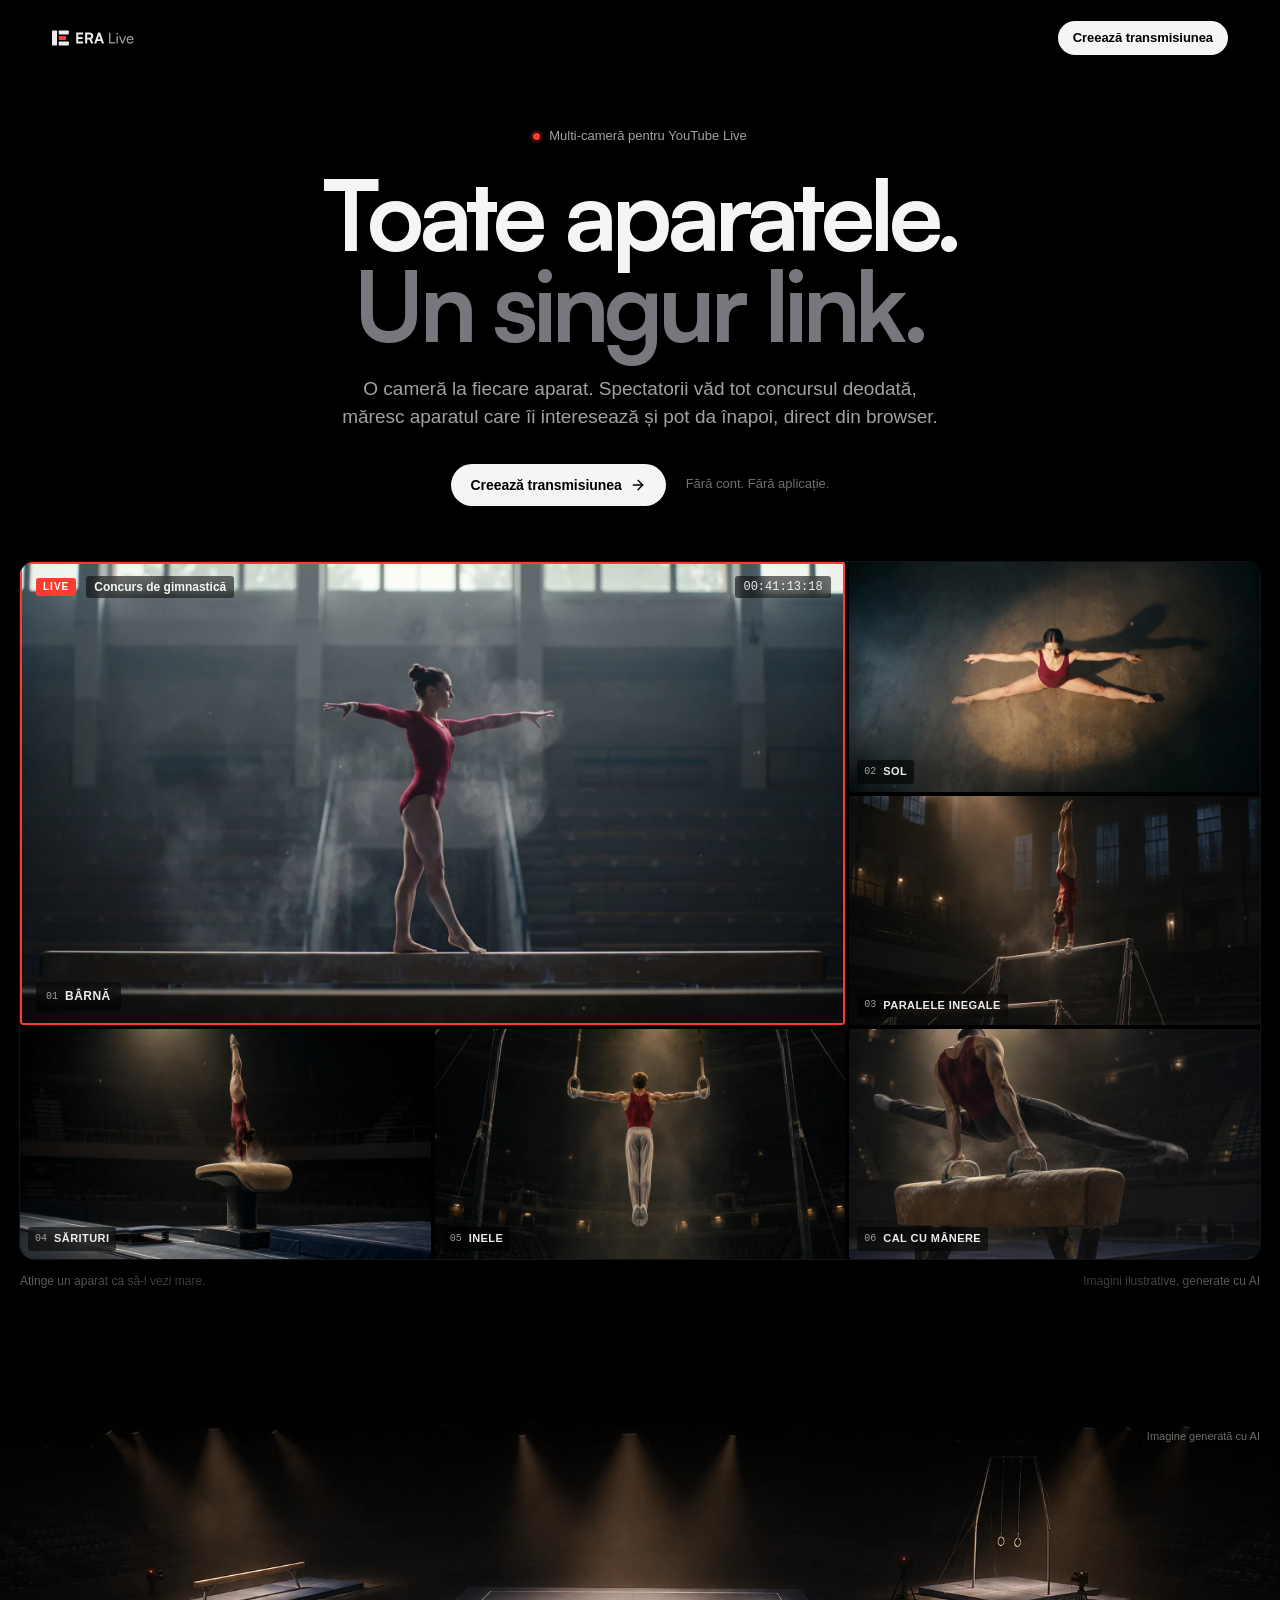
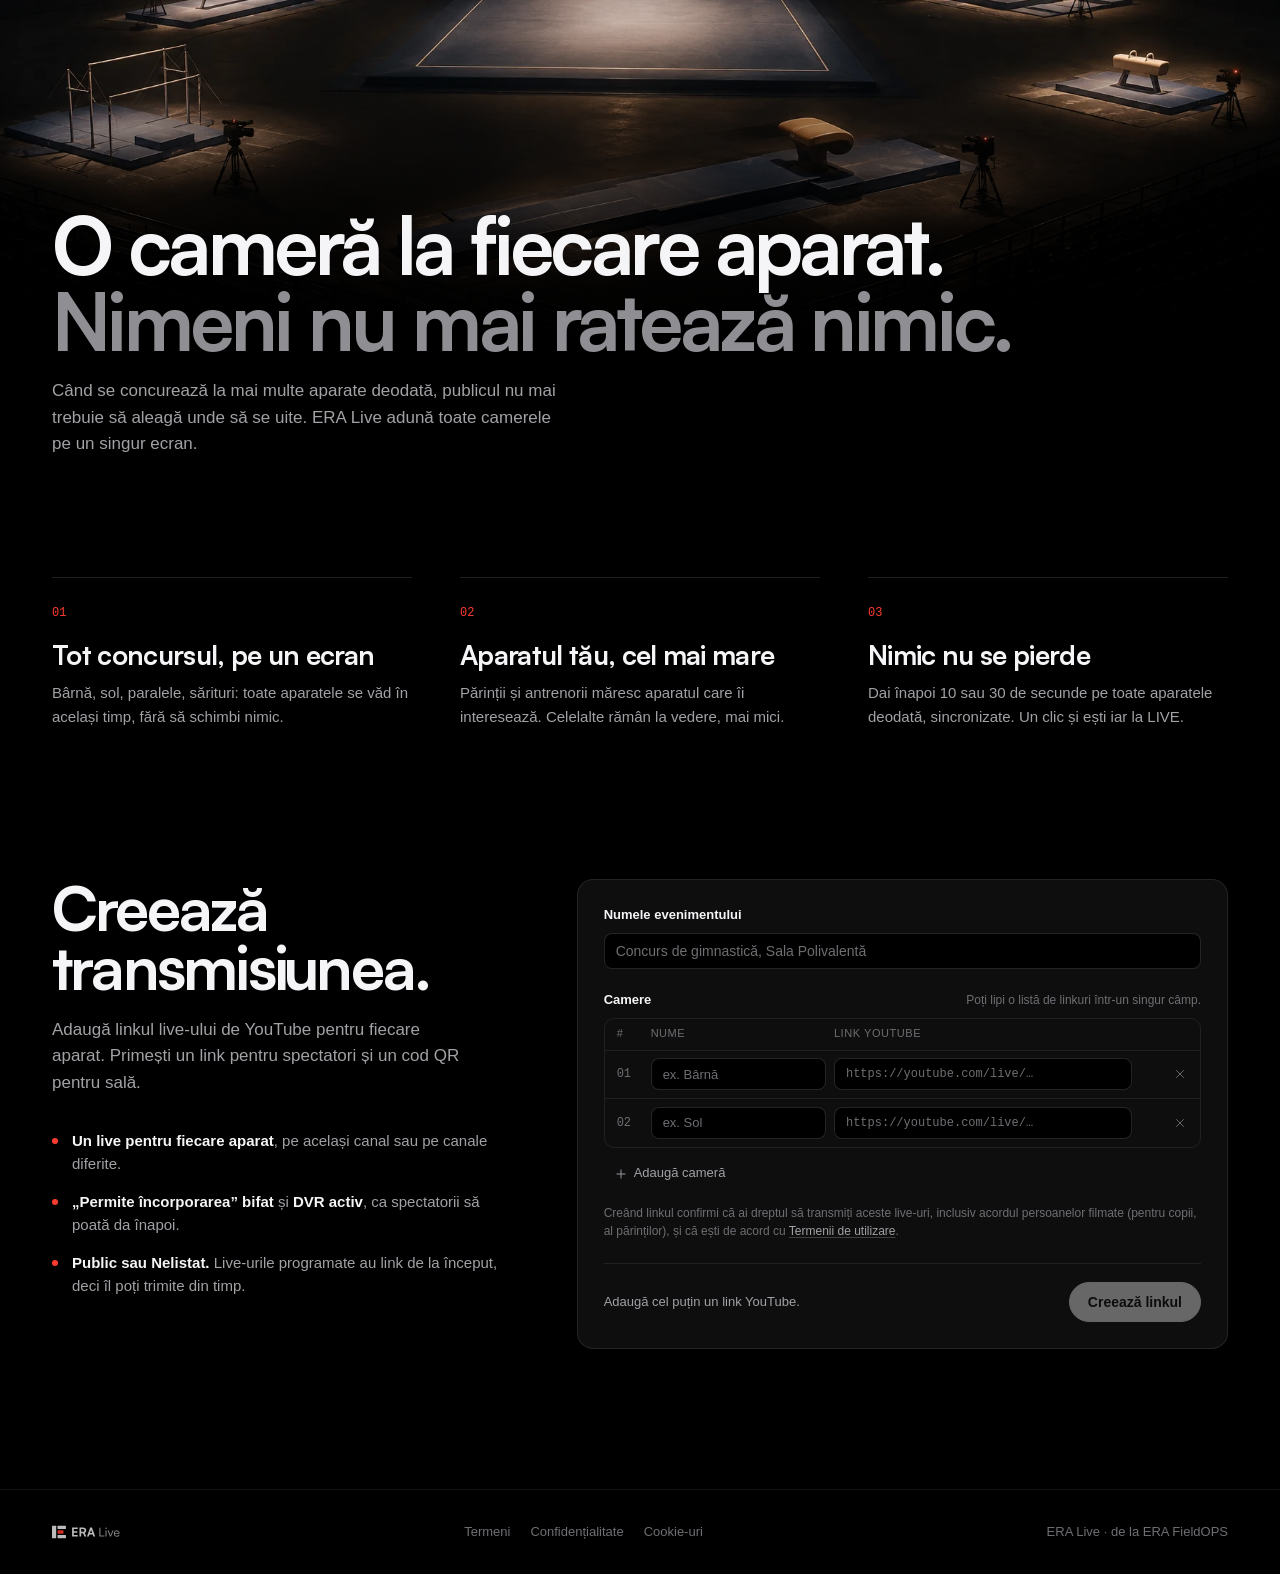
==== live/index.html @ 53ebf1c2 "ERA Live: keep every player at YouTube's minimum size YouTube requires embedded players of at least " ====
<!DOCTYPE html>
<html lang="ro">
<head>
<meta charset="UTF-8">
<meta name="viewport" content="width=device-width, initial-scale=1, viewport-fit=cover">
<title>ERA Live</title>
<meta name="description" content="Toate aparatele unui concurs, într-un singur link: câte o cameră la fiecare aparat, iar fiecare spectator vede tot concursul, mărește aparatul care îl interesează și poate da înapoi transmisiunea.">
<meta name="robots" content="noindex">
<meta name="theme-color" content="#0b0b0c">
<meta property="og:title" content="ERA Live">
<meta property="og:description" content="Toate aparatele, într-un singur link.">
<link rel="icon" type="image/svg+xml" href="logo/era-live-icon.svg">
<link rel="apple-touch-icon" href="logo/era-live-icon-180.png">
<meta property="og:image" content="https://lfenomenal.github.io/era-fieldops-site/live/logo/era-live-og.jpg">
<meta property="og:image:width" content="1200">
<meta property="og:image:height" content="630">
<meta name="twitter:card" content="summary_large_image">
<style>
  :root {
    color-scheme: dark;
    --bg: #0b0b0c;
    --bar: #111112;
    --surface: #161617;
    --surface-2: #1d1d1f;
    --surface-3: #2c2c2e;
    --line: rgba(255, 255, 255, 0.08);
    --line-2: rgba(255, 255, 255, 0.14);
    --text: #ececed;
    --text-2: #a1a1a6;
    --text-3: #6e6e73;
    --live: #ff3b30;
    --audio: #30d158;
    --behind: #ffb340;
    --danger: #ff6961;
    --ease: cubic-bezier(0.2, 0.8, 0.2, 1);
    --font: -apple-system, BlinkMacSystemFont, "Segoe UI", Roboto, "Helvetica Neue", Arial, sans-serif;
    --mono: ui-monospace, "SF Mono", SFMono-Regular, "JetBrains Mono", Menlo, Consolas, monospace;
  }
  *, *::before, *::after { box-sizing: border-box; margin: 0; padding: 0; }
  [hidden] { display: none !important; }
  html, body { background: var(--bg); }
  body { font: 13px/1.45 var(--font); color: var(--text); min-height: 100dvh; -webkit-font-smoothing: antialiased; }
  button, input { font: inherit; color: inherit; }
  button { cursor: pointer; background: none; border: 0; }
  a { color: inherit; text-decoration: none; }
  svg { display: block; }
  :focus-visible { outline: 2px solid #fff; outline-offset: 1px; border-radius: 4px; }
  .ico { width: 16px; height: 16px; fill: none; stroke: currentColor; stroke-width: 1.6; stroke-linecap: round; stroke-linejoin: round; flex: none; }

  /* ---------- bars ---------- */
  .bar { background: var(--bar); border-bottom: 1px solid var(--line); }
  .row { display: flex; align-items: center; gap: 12px; padding-left: max(12px, env(safe-area-inset-left)); padding-right: max(12px, env(safe-area-inset-right)); }
  .row.top { height: 48px; }
  .row.sub { height: 40px; gap: 8px; border-top: 1px solid var(--line); }
  .hdr { position: sticky; top: 0; z-index: 40; }
  .brand { flex: none; display: block; }
  .brand img { display: block; height: 24px; width: auto; }
  .brand .mark { display: none; }
  .vr { flex: none; width: 1px; height: 18px; background: var(--line-2); }
  .event { flex: 1; min-width: 0; display: flex; align-items: baseline; gap: 10px; }
  .event-title { font-weight: 600; white-space: nowrap; overflow: hidden; text-overflow: ellipsis; }
  .event-meta { flex: none; color: var(--text-3); white-space: nowrap; }
  .tally {
    flex: none; height: 22px; padding: 0 7px; display: inline-flex; align-items: center; border-radius: 3px;
    border: 1px solid var(--line-2); color: var(--text-2); font: 600 11px/1 var(--font); letter-spacing: 0.06em;
  }
  .tally.is-live { background: var(--live); border-color: var(--live); color: #fff; }
  .tally.is-behind { color: var(--behind); border-color: rgba(255, 179, 64, 0.45); font: 500 12px/1 var(--mono); letter-spacing: 0; }

  .btn {
    height: 28px; padding: 0 10px; display: inline-flex; align-items: center; gap: 6px; flex: none;
    border-radius: 6px; border: 1px solid var(--line-2); font-size: 13px; font-weight: 500; white-space: nowrap;
    transition: background 0.15s, border-color 0.15s;
  }
  .btn:hover { background: var(--surface-2); border-color: rgba(255, 255, 255, 0.22); }
  .btn .ico { width: 15px; height: 15px; }
  .btn.icon { width: 28px; padding: 0; justify-content: center; }
  .btn.primary { background: var(--text); border-color: var(--text); color: var(--bg); font-weight: 600; }
  .btn.primary:hover { background: #fff; border-color: #fff; }
  .btn:disabled { opacity: 0.4; cursor: not-allowed; }
  .btn.lg { height: 36px; padding: 0 14px; font-size: 14px; }

  .seg { flex: none; display: inline-flex; gap: 2px; }
  .seg button { width: 30px; height: 26px; display: grid; place-items: center; border-radius: 5px; color: var(--text-3); transition: color 0.15s, background 0.15s; }
  .seg button:hover { color: var(--text); background: var(--surface-2); }
  .seg button[aria-pressed="true"] { color: var(--text); background: var(--surface-3); }

  .chips { flex: 1; min-width: 0; display: flex; gap: 4px; overflow-x: auto; scrollbar-width: none; }
  .chips::-webkit-scrollbar { display: none; }
  .chip {
    flex: none; height: 26px; display: inline-flex; align-items: center; gap: 7px; padding: 0 9px 0 4px;
    border-radius: 5px; border: 1px solid var(--line); color: var(--text-3); font-size: 12px; font-weight: 500;
    transition: color 0.15s, background 0.15s, border-color 0.15s;
  }
  .chip .n { min-width: 22px; height: 18px; padding: 0 3px; display: grid; place-items: center; border-radius: 3px; background: var(--surface-2); font: 500 11px/1 var(--mono); }
  .chip:hover { color: var(--text-2); border-color: var(--line-2); }
  .chip[aria-pressed="true"] { color: var(--text); background: var(--surface-2); border-color: var(--line-2); }
  .chip[aria-pressed="true"] .n { background: var(--surface-3); }
  .chip .ico { width: 13px; height: 13px; color: var(--audio); }

  /* ---------- video wall ---------- */
  .stage { position: relative; margin: 6px max(6px, env(safe-area-inset-right)) 0 max(6px, env(safe-area-inset-left)); }
  .tile {
    position: absolute; left: 0; top: 0; display: flex; flex-direction: column;
    background: #000; border-radius: 4px; overflow: hidden; box-shadow: 0 0 0 1px var(--line);
    transition: transform 0.28s var(--ease), width 0.28s var(--ease), height 0.28s var(--ease), box-shadow 0.15s;
  }
  .tile.instant, .stage.instant .tile { transition: none; }
  .tile.is-audio { box-shadow: 0 0 0 2px var(--audio); }
  .tile.dragging { transition: none; z-index: 20; opacity: 0.9; box-shadow: 0 0 0 1px var(--line-2), 0 16px 48px rgba(0, 0, 0, 0.6); }
  .tile.drop-target { box-shadow: 0 0 0 2px #fff; }
  .tile.resizing { transition: none; z-index: 15; box-shadow: 0 0 0 1px #fff; }
  .th {
    flex: none; height: 26px; display: flex; align-items: center; gap: 8px; padding: 0 2px 0 8px;
    background: var(--surface); border-bottom: 1px solid #000;
    cursor: grab; touch-action: none; user-select: none; -webkit-user-select: none;
  }
  .dragging .th { cursor: grabbing; }
  .th .num { flex: none; font: 500 11px/1 var(--mono); color: var(--text-3); }
  .th .name { flex: 1; min-width: 0; font-size: 11px; font-weight: 600; letter-spacing: 0.05em; text-transform: uppercase; color: var(--text-2); white-space: nowrap; overflow: hidden; text-overflow: ellipsis; }
  .th .aud { flex: none; padding: 2px 4px; border-radius: 2px; background: var(--audio); color: #000; font-size: 10px; font-weight: 700; letter-spacing: 0.06em; line-height: 1.2; text-transform: uppercase; }
  .tbtn { flex: none; width: 24px; height: 22px; display: grid; place-items: center; border-radius: 4px; color: var(--text-3); opacity: 0; transition: opacity 0.15s, color 0.15s, background 0.15s; }
  .tbtn .ico { width: 14px; height: 14px; }
  .tile:hover .tbtn, .tile:focus-within .tbtn { opacity: 1; }
  .tbtn:hover { color: var(--text); background: var(--surface-3); }
  .tbtn[aria-pressed="true"] { opacity: 1; color: var(--audio); }
  @media (hover: none) { .tbtn { opacity: 1; } }
  .compact .th .num { display: none; }
  .compact .tbtn { width: 22px; }
  .frame { position: relative; flex: 1; background: #000; }
  .frame::before {
    content: attr(data-wait); position: absolute; inset: 0; display: grid; place-items: center;
    color: var(--text-3); font-size: 11px; letter-spacing: 0.06em; text-transform: uppercase;
  }
  .frame iframe { position: absolute; inset: 0; width: 100%; height: 100%; border: 0; }
  body.is-dragging, body.is-resizing { user-select: none; -webkit-user-select: none; }
  body.is-dragging { cursor: grabbing; }
  body.is-resizing { cursor: nwse-resize; }
  body.is-dragging iframe, body.is-resizing iframe { pointer-events: none; }
  .grip { position: absolute; right: 0; bottom: 0; z-index: 2; width: 20px; height: 20px; cursor: nwse-resize; touch-action: none; opacity: 0; transition: opacity 0.15s; }
  .grip::after { content: ''; position: absolute; right: 4px; bottom: 4px; width: 8px; height: 8px; border-right: 1.5px solid rgba(255, 255, 255, 0.85); border-bottom: 1.5px solid rgba(255, 255, 255, 0.85); }
  .tile:hover .grip, .tile.resizing .grip { opacity: 1; }
  @media (hover: none) { .grip { opacity: 0.7; } }
  .stage[data-layout="single"] .grip { display: none; }
  .size-tag { position: absolute; left: 50%; top: 50%; translate: -50% -50%; z-index: 3; pointer-events: none; padding: 5px 8px; border-radius: 4px; background: rgba(0, 0, 0, 0.82); font: 500 12px/1 var(--mono); }

  /* ---------- transport ---------- */
  .transport {
    position: fixed; z-index: 45; left: 0; right: 0; bottom: 0; display: flex; align-items: center; gap: 12px;
    min-height: 52px; padding: 0 max(12px, env(safe-area-inset-right)) env(safe-area-inset-bottom) max(12px, env(safe-area-inset-left));
    background: var(--bar); border-top: 1px solid var(--line);
  }
  .tp-group { flex: none; display: flex; align-items: center; gap: 2px; }
  .tb { flex: none; width: 34px; height: 34px; display: grid; place-items: center; border-radius: 6px; color: var(--text-2); transition: background 0.15s, color 0.15s; }
  .tb:hover { background: var(--surface-2); color: var(--text); }
  .tb:disabled { opacity: 0.35; cursor: default; background: none; }
  .tb .ico { width: 21px; height: 21px; stroke-width: 1.5; }
  .tb .ico text { stroke: none; fill: currentColor; font: 600 7.6px var(--font); }
  .tb.play { color: var(--text); }
  .tb.play svg { width: 18px; height: 18px; fill: currentColor; }
  .timeline { flex: 1; min-width: 0; display: flex; align-items: center; gap: 12px; }
  .tc { flex: none; min-width: 76px; text-align: right; font: 500 12px/1 var(--mono); color: var(--text-2); font-variant-numeric: tabular-nums; }
  .tc.end { text-align: left; color: var(--text-3); }
  .tc.is-live { color: var(--live); font: 600 11px/1 var(--font); letter-spacing: 0.06em; }
  /* the shared timeline: tap or click anywhere to jump, drag to scrub, every camera follows */
  .scrub { position: relative; flex: 1; min-width: 0; height: 28px; cursor: pointer; touch-action: none; -webkit-tap-highlight-color: transparent; --p: 100%; --h: 0%; }
  .scrub:focus { outline: none; }
  .scrub-track { position: absolute; left: 0; right: 0; top: 50%; height: 4px; margin-top: -2px; border-radius: 2px; background: var(--surface-3); overflow: hidden; transition: height 0.12s, margin-top 0.12s; }
  .scrub:hover .scrub-track, .scrub.is-drag .scrub-track { height: 6px; margin-top: -3px; }
  .scrub:focus-visible .scrub-track { outline: 2px solid rgba(255, 255, 255, 0.7); outline-offset: 3px; }
  .scrub-hover { position: absolute; top: 0; bottom: 0; left: 0; width: var(--h); background: rgba(255, 255, 255, 0.22); opacity: 0; }
  .scrub:hover .scrub-hover { opacity: 1; }
  .scrub-fill { position: absolute; top: 0; bottom: 0; left: 0; width: var(--p); background: var(--text); }
  .scrub-thumb { position: absolute; top: 50%; left: var(--p); width: 14px; height: 14px; margin: -7px 0 0 -7px; border-radius: 50%; background: #fff; box-shadow: 0 1px 4px rgba(0, 0, 0, 0.6); transform: scale(0.8); transition: transform 0.12s; pointer-events: none; }
  .scrub:hover .scrub-thumb, .scrub:focus-visible .scrub-thumb, .scrub.is-drag .scrub-thumb { transform: scale(1.15); }
  .scrub-tip { position: absolute; bottom: calc(100% + 2px); left: 0; translate: -50% 0; padding: 5px 7px; border-radius: 4px; background: var(--surface-2); border: 1px solid var(--line-2); box-shadow: 0 4px 14px rgba(0, 0, 0, 0.5); font: 500 12px/1 var(--mono); white-space: nowrap; pointer-events: none; }
  .scrub-tip.is-live { color: var(--live); font: 600 11px/1 var(--font); letter-spacing: 0.06em; }
  .scrub.is-disabled { opacity: 0.35; cursor: default; pointer-events: none; }
  @media (pointer: coarse) {
    .scrub { height: 40px; }
    .scrub-track { height: 5px; margin-top: -2.5px; }
    .scrub-thumb { transform: scale(1.15); }
  }
  .live-btn {
    flex: none; height: 26px; display: inline-flex; align-items: center; gap: 6px; padding: 0 8px; border-radius: 5px;
    border: 1px solid var(--line-2); color: var(--text-2); font-size: 11px; font-weight: 600; letter-spacing: 0.06em;
    transition: color 0.15s, border-color 0.15s;
  }
  .live-btn i { width: 6px; height: 6px; border-radius: 50%; background: var(--text-3); }
  .live-btn:hover { color: var(--text); border-color: rgba(255, 255, 255, 0.25); }
  .live-btn.at-live { color: var(--live); border-color: rgba(255, 59, 48, 0.4); }
  .live-btn.at-live i { background: var(--live); }
  .tb.sound { width: auto; max-width: 200px; padding: 0 8px; display: inline-flex; align-items: center; gap: 7px; font-size: 12px; }
  .tb.sound .ico { width: 16px; height: 16px; stroke-width: 1.6; }
  .tb.sound span { overflow: hidden; text-overflow: ellipsis; white-space: nowrap; }
  .tb.sound.on { color: var(--audio); }

  .toast {
    position: fixed; z-index: 60; left: 50%; bottom: calc(var(--dock-h, 52px) + 12px); translate: -50% 6px;
    max-width: calc(100vw - 24px); padding: 8px 12px; border-radius: 6px; text-align: center;
    background: var(--surface-2); border: 1px solid var(--line-2); box-shadow: 0 8px 24px rgba(0, 0, 0, 0.4);
    font-size: 12px; opacity: 0; pointer-events: none; transition: opacity 0.2s, translate 0.2s var(--ease);
  }
  .toast.show { opacity: 1; translate: -50% 0; }

  /* ---------- share ---------- */
  dialog.share {
    margin: auto; width: min(380px, calc(100vw - 24px)); padding: 20px; border-radius: 10px;
    border: 1px solid var(--line-2); background: var(--surface); color: var(--text); box-shadow: 0 24px 64px rgba(0, 0, 0, 0.6);
  }
  dialog.share::backdrop { background: rgba(0, 0, 0, 0.6); }
  .share-head { display: flex; align-items: center; justify-content: space-between; gap: 12px; }
  .share h2 { font-size: 15px; font-weight: 600; }
  .share-head + p { margin-top: 4px; color: var(--text-2); }
  .qr { margin-top: 16px; padding: 16px; display: grid; place-items: center; background: #fff; border-radius: 6px; }
  .qr svg { width: 184px; height: 184px; }
  .qr-cap { margin-top: 8px; font-size: 12px; color: var(--text-3); }
  .copy-row { display: flex; gap: 6px; margin-top: 14px; }
  .copy-row input { flex: 1; min-width: 0; height: 32px; padding: 0 10px; border-radius: 6px; border: 1px solid var(--line-2); background: var(--bg); color: var(--text-2); font: 12px var(--mono); }
  .copy-row .btn { height: 32px; }
  .share-row { display: flex; gap: 6px; margin-top: 8px; }
  .share-row .btn { flex: 1; height: 32px; justify-content: center; }
  .info-links { list-style: none; margin-top: 14px; border-top: 1px solid var(--line); }
  .info-links a { display: flex; align-items: center; justify-content: space-between; gap: 12px; padding: 10px 2px; border-bottom: 1px solid var(--line); color: var(--text); }
  .info-links a:hover { color: #fff; }
  .info-links small { color: var(--text-3); font-size: 12px; }
  .info-note { margin-top: 8px; font-size: 12px; color: var(--text-3); }

  /* ---------- YouTube consent: nothing from YouTube loads before this is accepted ---------- */
  .gate { position: fixed; z-index: 35; inset: 0; display: grid; place-items: center; padding: 104px 16px 24px; overflow-y: auto; background: rgba(11, 11, 12, 0.72); -webkit-backdrop-filter: blur(6px); backdrop-filter: blur(6px); }
  .gate-card { width: min(460px, 100%); padding: 24px; border-radius: 12px; border: 1px solid var(--line-2); background: var(--surface); box-shadow: 0 24px 64px rgba(0, 0, 0, 0.6); }
  .gate-card h2 { font-size: 17px; font-weight: 600; letter-spacing: -0.01em; }
  .gate-card p { margin-top: 8px; color: var(--text-2); }
  .gate-card .fine { margin-top: 12px; font-size: 12px; color: var(--text-3); }
  .gate-card a { color: var(--text-2); text-decoration: underline; text-decoration-color: var(--line-2); text-underline-offset: 2px; }
  .gate-card a:hover { color: var(--text); }
  .gate-go { margin-top: 18px; width: 100%; height: 40px; justify-content: center; border-radius: 999px; font-size: 14px; }
  .gate-alt { margin-top: 16px; padding-top: 12px; border-top: 1px solid var(--line); color: var(--text-2); font-size: 12px; }
  .gate-alt summary { cursor: pointer; }
  .gate-alt ul { list-style: none; margin-top: 8px; display: grid; gap: 2px; }
  .gate-alt li a { display: flex; gap: 8px; padding: 4px 0; text-decoration: none; color: var(--text); }
  .gate-alt li a span { font: 11px/1.6 var(--mono); color: var(--text-3); }

  /* ---------- landing (setup) ---------- */
  @font-face {
    font-family: 'Satoshi';
    src: url('../assets/fonts/Satoshi-Variable.woff2') format('woff2');
    font-weight: 300 900; font-style: normal; font-display: swap;
  }
  .setup { --ink: #f5f5f7; position: relative; min-height: 100dvh; background: #000; color: var(--ink); overflow-x: clip; font-size: 15px; }
  .display { font-family: 'Satoshi', var(--font); }
  .wrap { width: 100%; max-width: 1240px; margin: 0 auto; padding: 0 32px; }

  .btn-light {
    height: 42px; padding: 0 20px; display: inline-flex; align-items: center; gap: 8px; border-radius: 999px;
    background: var(--ink); color: #000; font-size: 14px; font-weight: 600; letter-spacing: -0.005em;
    transition: transform 0.25s var(--ease), background 0.2s;
  }
  .btn-light:hover { background: #fff; transform: translateY(-1px); }
  .btn-light.sm { height: 34px; padding: 0 15px; font-size: 13px; }
  .btn-light .ico { width: 16px; height: 16px; stroke-width: 2; transition: transform 0.25s var(--ease); }
  .btn-light:hover .ico { transform: translateX(2px); }

  .lnav { position: absolute; top: 0; left: 0; right: 0; z-index: 5; }
  .lnav .wrap { height: 76px; display: flex; align-items: center; justify-content: space-between; }

  /* hero */
  .lhero { padding-top: 124px; text-align: center; }
  .tag { display: inline-flex; align-items: center; gap: 9px; font-size: 13px; color: var(--text-2); }
  .tag i { width: 7px; height: 7px; border-radius: 50%; background: var(--live); box-shadow: 0 0 0 3px rgba(255, 59, 48, 0.2); }
  .lhero h1 { margin-top: 22px; font-size: clamp(48px, 7.6vw, 108px); font-weight: 700; line-height: 0.94; letter-spacing: -0.05em; }
  .lhero h1 span { color: #77777d; }
  .lhero .sub { max-width: 600px; margin: 24px auto 0; text-wrap: balance; font-size: clamp(16px, 1.5vw, 19px); line-height: 1.5; color: var(--text-2); }
  .cta-row { margin-top: 32px; display: flex; align-items: center; justify-content: center; gap: 20px; flex-wrap: wrap; }
  .cta-note { font-size: 13px; color: var(--text-3); }

  /* the example camera wall: the product itself, one camera per apparatus, directing between them */
  .lwall-wrap { width: min(1240px, calc(100vw - 32px)); margin: 56px auto 0; }
  .lwall {
    position: relative; display: grid; gap: 4px; aspect-ratio: 16 / 9;
    grid-template-columns: repeat(3, minmax(0, 1fr)); grid-template-rows: repeat(3, minmax(0, 1fr));
    border-radius: 14px; overflow: hidden; background: #000;
    box-shadow: 0 0 0 1px rgba(255, 255, 255, 0.08), 0 80px 140px -60px rgba(0, 0, 0, 1);
  }
  .lw-cam { position: relative; overflow: hidden; border-radius: 3px; background: #0a0a0a; transform-origin: 0 0; cursor: pointer; }
  .lw-cam[data-slot="0"] { grid-area: 1 / 1 / 3 / 3; cursor: default; }
  .lw-cam[data-slot="1"] { grid-area: 1 / 3 / 2 / 4; }
  .lw-cam[data-slot="2"] { grid-area: 2 / 3 / 3 / 4; }
  .lw-cam[data-slot="3"] { grid-area: 3 / 1 / 4 / 2; }
  .lw-cam[data-slot="4"] { grid-area: 3 / 2 / 4 / 3; }
  .lw-cam[data-slot="5"] { grid-area: 3 / 3 / 4 / 4; }
  .lw-cam img { position: absolute; inset: 0; width: 100%; height: 100%; object-fit: cover; animation: drift 24s ease-in-out infinite alternate; transition: filter 0.3s; }
  .lw-cam:nth-child(2) img { animation-delay: -8s; transform-origin: 40% 30%; }
  .lw-cam:nth-child(3) img { animation-delay: -15s; transform-origin: 60% 60%; }
  .lw-cam:nth-child(4) img { animation-delay: -4s; transform-origin: 50% 40%; }
  .lw-cam:nth-child(5) img { animation-delay: -11s; transform-origin: 45% 55%; }
  .lw-cam:nth-child(6) img { animation-delay: -19s; transform-origin: 55% 35%; }
  .lw-cam:not([data-slot="0"]):hover img { filter: brightness(1.18); }
  .lw-cam::after { content: ''; position: absolute; inset: 0; border-radius: inherit; box-shadow: inset 0 0 0 2px transparent; transition: box-shadow 0.4s; pointer-events: none; }
  .lw-cam[data-slot="0"]::after { box-shadow: inset 0 0 0 2px var(--live); }
  .lw-label {
    position: absolute; left: 8px; bottom: 8px; z-index: 2; display: flex; align-items: center; gap: 7px;
    padding: 4px 7px; border-radius: 3px; background: rgba(0, 0, 0, 0.55); -webkit-backdrop-filter: blur(6px); backdrop-filter: blur(6px);
    font-size: 11px; font-weight: 600; letter-spacing: 0.04em; text-transform: uppercase; color: #ececed;
  }
  .lw-label span { font: 500 10px/1 var(--mono); color: rgba(255, 255, 255, 0.6); letter-spacing: 0; }
  .lw-cam[data-slot="0"] .lw-label { left: 16px; bottom: 14px; padding: 6px 10px; font-size: 12px; }
  .lw-dust { position: absolute; inset: 0; z-index: 3; width: 100%; height: 100%; pointer-events: none; }
  .lw-hud { position: absolute; z-index: 4; top: 14px; left: 16px; right: calc(33.333% + 16px); display: flex; align-items: center; gap: 10px; pointer-events: none; }
  .lw-live { padding: 4px 7px; border-radius: 3px; background: var(--live); color: #fff; font-size: 10px; font-weight: 700; letter-spacing: 0.1em; line-height: 1; }
  .lw-event, .lw-tc { padding: 5px 8px; border-radius: 3px; background: rgba(0, 0, 0, 0.55); -webkit-backdrop-filter: blur(6px); backdrop-filter: blur(6px); line-height: 1; }
  .lw-event { font-size: 12px; font-weight: 600; }
  .lw-tc { margin-left: auto; font: 500 12px/1 var(--mono); color: rgba(255, 255, 255, 0.9); font-variant-numeric: tabular-nums; }
  .lw-cap { margin-top: 14px; display: flex; justify-content: space-between; gap: 12px; font-size: 12px; color: var(--text-3); }
  @keyframes drift { from { transform: scale(1); } to { transform: scale(1.09); } }

  /* full-bleed statement */
  .band { position: relative; margin-top: 120px; }
  .band-media { position: relative; height: clamp(300px, 42vw, 640px); overflow: hidden; }
  .band-media img { position: absolute; inset: 0; width: 100%; height: 100%; object-fit: cover; animation: drift 34s ease-in-out infinite alternate; }
  .band-cap { position: absolute; z-index: 1; top: 18px; right: 20px; font-size: 11px; color: rgba(255, 255, 255, 0.42); }
  .band-media::after { content: ''; position: absolute; inset: 0; background: linear-gradient(180deg, #000 0%, rgba(0, 0, 0, 0) 22%, rgba(0, 0, 0, 0) 48%, rgba(0, 0, 0, 0.75) 78%, #000 100%); }
  .band .wrap { position: relative; z-index: 2; margin-top: clamp(-190px, -11vw, -70px); }
  .band h2 { font-size: clamp(40px, 6.2vw, 92px); font-weight: 700; line-height: 0.95; letter-spacing: -0.045em; }
  .band h2 span { color: #8e8e93; }
  .band p { max-width: 520px; margin-top: 20px; font-size: 17px; line-height: 1.55; color: var(--text-2); }

  /* three points */
  .points { margin-top: 120px; display: grid; grid-template-columns: repeat(3, minmax(0, 1fr)); gap: 48px; }
  .point { padding-top: 22px; border-top: 1px solid rgba(255, 255, 255, 0.12); }
  .point .n { font: 500 12px/1 var(--mono); color: var(--live); }
  .point h3 { margin-top: 18px; font-size: 27px; font-weight: 700; line-height: 1.08; letter-spacing: -0.025em; }
  .point p { margin-top: 12px; font-size: 15px; line-height: 1.6; color: var(--text-2); }

  /* create */
  .create { margin-top: 150px; scroll-margin-top: 24px; }
  .create-grid { display: grid; grid-template-columns: minmax(0, 0.82fr) minmax(0, 1.18fr); gap: 72px; align-items: start; }
  .create h2 { font-size: clamp(38px, 4.8vw, 66px); font-weight: 700; line-height: 0.96; letter-spacing: -0.045em; }
  .create .lead { max-width: 420px; margin-top: 20px; font-size: 17px; line-height: 1.55; color: var(--text-2); }
  .check { margin-top: 34px; list-style: none; display: grid; gap: 16px; }
  .check li { display: flex; gap: 14px; font-size: 15px; line-height: 1.5; color: var(--text-2); }
  .check li::before { content: ''; flex: none; width: 6px; height: 6px; margin-top: 8px; border-radius: 50%; background: var(--live); }
  .check b { color: var(--ink); font-weight: 600; }
  .form { padding: 26px; border-radius: 16px; background: #0e0e0f; border: 1px solid rgba(255, 255, 255, 0.09); font-size: 13px; }
  .fs + .fs { margin-top: 22px; }
  .fl { display: block; margin-bottom: 8px; font-size: 13px; font-weight: 600; }
  .fs-head { display: flex; align-items: baseline; justify-content: space-between; gap: 12px; margin-bottom: 8px; }
  .fs-head .fl { margin: 0; }
  .fh { color: var(--text-3); font-size: 12px; text-align: right; }
  .in {
    width: 100%; height: 36px; padding: 0 11px; border-radius: 8px; border: 1px solid var(--line-2);
    background: #000; color: var(--text); font-size: 14px; transition: border-color 0.15s, box-shadow 0.15s;
  }
  .in::placeholder { color: var(--text-3); }
  .in:focus { outline: none; border-color: rgba(255, 255, 255, 0.45); box-shadow: 0 0 0 3px rgba(255, 255, 255, 0.08); }
  .cams { border: 1px solid var(--line); border-radius: 10px; overflow: hidden; }
  .cam-head, .cam-row { display: grid; grid-template-columns: 26px minmax(0, 1fr) minmax(0, 1.7fr) 18px 28px; grid-template-areas: "idx name link check rm"; gap: 8px; align-items: center; padding: 0 6px 0 12px; }
  .cam-head { height: 32px; border-bottom: 1px solid var(--line); color: var(--text-3); font-size: 11px; font-weight: 500; letter-spacing: 0.05em; text-transform: uppercase; }
  .cam-head span:nth-child(1) { grid-area: idx; } .cam-head span:nth-child(2) { grid-area: name; } .cam-head span:nth-child(3) { grid-area: link; }
  .cam-row { min-height: 48px; border-bottom: 1px solid var(--line); }
  .cam-row:last-child { border-bottom: 0; }
  .cam-row .in { height: 32px; font-size: 13px; }
  .cam-row .link { grid-area: link; font: 12px var(--mono); }
  .cam-row .name { grid-area: name; }
  .cam-idx { grid-area: idx; font: 500 12px/1 var(--mono); color: var(--text-3); }
  .cam-check { grid-area: check; display: grid; place-items: center; }
  .cam-check .ico { width: 15px; height: 15px; display: none; }
  .is-ok .cam-check .ok { display: block; color: var(--audio); }
  .is-bad .cam-check .bad { display: block; color: var(--danger); }
  .is-bad .link { border-color: rgba(255, 105, 97, 0.6); }
  .rm { grid-area: rm; width: 28px; height: 28px; display: grid; place-items: center; border-radius: 6px; color: var(--text-3); }
  .rm:hover { color: var(--text); background: var(--surface-2); }
  .rm .ico { width: 14px; height: 14px; }
  .add-row { margin-top: 10px; height: 32px; padding: 0 10px; display: inline-flex; align-items: center; gap: 6px; border-radius: 8px; color: var(--text-2); font-weight: 500; }
  .add-row:hover { color: var(--text); background: var(--surface-2); }
  .add-row .ico { width: 14px; height: 14px; }
  .form-foot { margin-top: 22px; padding-top: 18px; border-top: 1px solid var(--line); display: flex; align-items: center; justify-content: space-between; flex-wrap: wrap; gap: 12px; }
  .ready { color: var(--text-2); }
  .ready.bad { color: var(--danger); }
  .foot-btns { display: flex; gap: 8px; margin-left: auto; }
  .form .btn.lg { height: 40px; padding: 0 18px; border-radius: 999px; }

  .lfoot { margin-top: 140px; border-top: 1px solid rgba(255, 255, 255, 0.08); }
  .lfoot .wrap { min-height: 84px; display: flex; align-items: center; justify-content: space-between; gap: 16px; color: var(--text-3); font-size: 13px; }
  .lfoot img { height: 20px; width: auto; opacity: 0.8; }
  .lfoot a:hover { color: var(--text-2); }
  .lfoot nav { display: flex; flex-wrap: wrap; gap: 6px 20px; }
  .form-legal { margin-top: 14px; font-size: 12px; line-height: 1.55; color: var(--text-3); }
  .form-legal a { color: var(--text-2); text-decoration: underline; text-decoration-color: rgba(255, 255, 255, 0.2); text-underline-offset: 2px; }

  @media (prefers-reduced-motion: reduce) {
    .lw-cam img, .band img { animation: none; }
  }

  @media (max-width: 900px) {
    .create-grid { grid-template-columns: minmax(0, 1fr); gap: 40px; }
    .points { grid-template-columns: minmax(0, 1fr); gap: 32px; margin-top: 96px; }
    .band, .create { margin-top: 110px; }
  }
  @media (max-width: 640px) {
    .wrap { padding: 0 20px; }
    .lhero { padding-top: 116px; }
    .lwall-wrap { width: calc(100vw - 24px); margin-top: 52px; }
    .lwall { aspect-ratio: auto; grid-template-columns: repeat(5, minmax(0, 1fr)); grid-template-rows: auto auto; gap: 3px; border-radius: 10px; }
    .lw-cam { aspect-ratio: 16 / 9; }
    .lw-cam[data-slot="0"] { grid-area: 1 / 1 / 2 / 6; }
    .lw-cam[data-slot="1"] { grid-area: 2 / 1 / 3 / 2; }
    .lw-cam[data-slot="2"] { grid-area: 2 / 2 / 3 / 3; }
    .lw-cam[data-slot="3"] { grid-area: 2 / 3 / 3 / 4; }
    .lw-cam[data-slot="4"] { grid-area: 2 / 4 / 3 / 5; }
    .lw-cam[data-slot="5"] { grid-area: 2 / 5 / 3 / 6; }
    .lw-cam:not([data-slot="0"]) .lw-label { left: 4px; bottom: 4px; padding: 3px 4px; font-size: 0; gap: 0; }
    .lw-cam:not([data-slot="0"]) .lw-label span { font-size: 9px; }
    .lw-cam[data-slot="0"] .lw-label { left: 10px; bottom: 10px; }
    .lw-hud { top: 10px; left: 10px; right: 10px; }
    .lw-cap { flex-direction: column; gap: 4px; }
    .lfoot .wrap { flex-wrap: wrap; padding-top: 22px; padding-bottom: 22px; }
    .band-media { height: 64vw; }
    .form { padding: 18px; }
  }
  @media (max-width: 720px) {
    .transport { flex-wrap: wrap; gap: 4px 6px; padding-top: 8px; padding-bottom: max(8px, env(safe-area-inset-bottom)); }
    .timeline { order: -1; flex-basis: 100%; gap: 10px; }
    .tc { min-width: 64px; }
    .tp-group { flex: 1; }
    .transport .vr, .tb.sound span { display: none; }
    .row.top { gap: 10px; }
    .row.top .vr, .event-meta, .btn .lbl { display: none; }
    .hdr .brand .full { display: none; }
    .hdr .brand .mark { display: block; height: 20px; }
    .btn.has-lbl { width: 28px; padding: 0; justify-content: center; }
  }
  @media (max-width: 560px) {
    .cam-head, .cam-check { display: none; }
    .cam-row { grid-template-columns: 26px minmax(0, 1fr) 28px; grid-template-areas: "idx name rm" ". link link"; row-gap: 6px; padding: 10px 6px 10px 10px; }
    .fs-head { flex-direction: column; gap: 2px; }
    .fh { text-align: left; }
    .foot-btns { width: 100%; }
    .foot-btns .btn { flex: 1; justify-content: center; }
  }
  @media (prefers-reduced-motion: reduce) { .tile, .toast { transition: none; } }
</style>
</head>
<body>

<!-- ===================== viewer ===================== -->
<header class="hdr bar" id="hdr" hidden>
  <div class="row top">
    <a class="brand" href="./" title="Transmisiune nouă"><img class="full" src="logo/era-live-logo-dark.svg" alt="ERA Live" width="82" height="24"><img class="mark" src="logo/era-live-mark-dark.svg" alt="ERA Live" width="22" height="20"></a>
    <span class="vr"></span>
    <div class="event"><span class="event-title" id="evTitle"></span><span class="event-meta" id="evMeta"></span></div>
    <span class="tally" id="status"><span id="statusTxt">CONECTARE</span></span>
    <button type="button" class="btn has-lbl" id="share" aria-label="Distribuie">
      <svg class="ico" viewBox="0 0 24 24" aria-hidden="true"><path d="M4 12v8a2 2 0 0 0 2 2h12a2 2 0 0 0 2-2v-8"/><polyline points="16 6 12 2 8 6"/><line x1="12" y1="2" x2="12" y2="15"/></svg>
      <span class="lbl">Distribuie</span>
    </button>
    <button type="button" class="btn has-lbl" id="edit" aria-label="Editează camerele">
      <svg class="ico" viewBox="0 0 24 24" aria-hidden="true"><path d="M12 20h9"/><path d="M16.5 3.5a2.12 2.12 0 0 1 3 3L7 19l-4 1 1-4z"/></svg>
      <span class="lbl">Editează</span>
    </button>
    <button type="button" class="btn icon" id="info" title="Termeni și confidențialitate" aria-label="Termeni și confidențialitate">
      <svg class="ico" viewBox="0 0 24 24" aria-hidden="true"><circle cx="12" cy="12" r="9.5"/><line x1="12" y1="11" x2="12" y2="16.5"/><line x1="12" y1="7.6" x2="12" y2="7.7"/></svg>
    </button>
    <button type="button" class="btn icon" id="fullscreen" title="Ecran complet" aria-label="Ecran complet">
      <svg class="ico" viewBox="0 0 24 24" aria-hidden="true"><path d="M8 3H5a2 2 0 0 0-2 2v3m18 0V5a2 2 0 0 0-2-2h-3m0 18h3a2 2 0 0 0 2-2v-3M3 16v3a2 2 0 0 0 2 2h3"/></svg>
    </button>
  </div>
  <div class="row sub">
    <div class="seg" role="group" aria-label="Aranjare">
      <button type="button" data-layout="grid" title="Grilă — toate egale (G)" aria-label="Grilă"><svg class="ico" viewBox="0 0 24 24" aria-hidden="true"><rect x="3" y="4" width="8" height="7" rx="1"/><rect x="13" y="4" width="8" height="7" rx="1"/><rect x="3" y="13" width="8" height="7" rx="1"/><rect x="13" y="13" width="8" height="7" rx="1"/></svg></button>
      <button type="button" data-layout="focus" title="Focus — una mare, restul mici (F)" aria-label="Focus"><svg class="ico" viewBox="0 0 24 24" aria-hidden="true"><rect x="3" y="4" width="13" height="16" rx="1"/><rect x="18" y="4" width="3" height="4.5" rx="0.5"/><rect x="18" y="9.75" width="3" height="4.5" rx="0.5"/><rect x="18" y="15.5" width="3" height="4.5" rx="0.5"/></svg></button>
      <button type="button" data-layout="single" title="O singură cameră (U)" aria-label="O singură cameră"><svg class="ico" viewBox="0 0 24 24" aria-hidden="true"><rect x="3" y="5" width="18" height="14" rx="1"/></svg></button>
      <button type="button" data-layout="free" title="Liber — fiecare cu mărimea ei; trage de colțul unei camere (L)" aria-label="Liber"><svg class="ico" viewBox="0 0 24 24" aria-hidden="true"><rect x="3" y="4" width="11" height="9" rx="1"/><rect x="16" y="4" width="5" height="5" rx="0.5"/><rect x="16" y="11" width="5" height="9" rx="0.5"/><rect x="3" y="15" width="11" height="5" rx="1"/></svg></button>
    </div>
    <span class="vr"></span>
    <div class="chips" id="chips" role="group" aria-label="Camere"></div>
  </div>
</header>

<main class="stage" id="stage" hidden></main>

<div class="transport" id="dock" hidden>
  <div class="tp-group">
    <button type="button" class="tb" id="back30" title="Toate camerele înapoi 30 s (Shift+←)" aria-label="Înapoi 30 de secunde">
      <svg class="ico" viewBox="0 0 24 24" aria-hidden="true"><path d="M4.2 8.6A8.6 8.6 0 1 1 3.4 12"/><path d="M3.2 4.6v4.2h4.2"/><text x="12" y="14.9" text-anchor="middle">30</text></svg>
    </button>
    <button type="button" class="tb" id="back10" title="Toate camerele înapoi 10 s (←)" aria-label="Înapoi 10 secunde">
      <svg class="ico" viewBox="0 0 24 24" aria-hidden="true"><path d="M4.2 8.6A8.6 8.6 0 1 1 3.4 12"/><path d="M3.2 4.6v4.2h4.2"/><text x="12" y="14.9" text-anchor="middle">10</text></svg>
    </button>
    <button type="button" class="tb play" id="playAll" title="Pauză / pornește toate (Spațiu)" aria-label="Pauză"></button>
    <button type="button" class="tb" id="fwd10" title="Toate camerele înainte 10 s (→)" aria-label="Înainte 10 secunde">
      <svg class="ico" viewBox="0 0 24 24" aria-hidden="true"><path d="M19.8 8.6A8.6 8.6 0 1 0 20.6 12"/><path d="M20.8 4.6v4.2h-4.2"/><text x="12" y="14.9" text-anchor="middle">10</text></svg>
    </button>
  </div>
  <div class="timeline">
    <span class="tc" id="tlLeft">--:--:--</span>
    <div class="scrub is-disabled" id="tl" role="slider" tabindex="-1" aria-label="Poziția în transmisiune, pentru toate camerele" aria-valuemin="0" aria-valuemax="0" aria-valuenow="0" aria-disabled="true">
      <div class="scrub-track"><div class="scrub-hover"></div><div class="scrub-fill"></div></div>
      <div class="scrub-thumb"></div>
      <div class="scrub-tip" id="tlTip" hidden></div>
    </div>
    <span class="tc end" id="tlRight"></span>
  </div>
  <button type="button" class="live-btn" id="goLive" title="Înapoi la LIVE (End)"><i></i>LIVE</button>
  <span class="vr"></span>
  <button type="button" class="tb sound" id="sound"></button>
</div>

<section class="gate" id="gate" hidden aria-labelledby="gateTitle">
  <div class="gate-card">
    <h2 id="gateTitle">Camerele vin de pe YouTube</h2>
    <p>Ca să le pornească, browserul tău se conectează la YouTube (Google). YouTube primește adresa ta IP și poate salva cookie-uri pe dispozitivul tău.</p>
    <button type="button" class="btn primary gate-go" id="gateOk">Pornește camerele</button>
    <p class="fine">Apăsând „Pornește camerele” ești de acord cu <a href="termeni.html" target="_blank" rel="noopener">Termenii ERA Live</a> și cu <a href="https://www.youtube.com/t/terms" target="_blank" rel="noopener noreferrer">Termenii YouTube</a> și accepți cookie-urile YouTube, așa cum arată <a href="confidentialitate.html" target="_blank" rel="noopener">Politica de confidențialitate</a> și <a href="https://policies.google.com/privacy" target="_blank" rel="noopener noreferrer">Politica Google</a>. Alegerea rămâne 6 luni în acest browser și o poți retrage oricând din butonul ⓘ.</p>
    <details class="gate-alt">
      <summary>Fără acord: deschide camerele direct pe YouTube</summary>
      <ul id="gateLinks"></ul>
    </details>
  </div>
</section>

<div class="toast" id="toast" role="status"></div>

<dialog class="share" id="infoDlg" aria-labelledby="infoTitle">
  <div class="share-head">
    <h2 id="infoTitle">Termeni și confidențialitate</h2>
    <button type="button" class="btn icon" id="infoClose" aria-label="Închide">
      <svg class="ico" viewBox="0 0 24 24" aria-hidden="true"><line x1="18" y1="6" x2="6" y2="18"/><line x1="6" y1="6" x2="18" y2="18"/></svg>
    </button>
  </div>
  <p>ERA Live nu are conturi și nu trimite date despre tine către noi. Camerele sunt redate de playerul YouTube.</p>
  <ul class="info-links">
    <li><a href="termeni.html" target="_blank" rel="noopener">Termeni de utilizare <small>ERA Live</small></a></li>
    <li><a href="confidentialitate.html" target="_blank" rel="noopener">Politica de confidențialitate <small>ERA Live</small></a></li>
    <li><a href="cookie-uri.html" target="_blank" rel="noopener">Politica de cookie-uri <small>ERA Live</small></a></li>
    <li><a href="https://www.youtube.com/t/terms" target="_blank" rel="noopener noreferrer">Termenii YouTube <small>youtube.com</small></a></li>
    <li><a href="https://policies.google.com/privacy" target="_blank" rel="noopener noreferrer">Politica de confidențialitate Google <small>google.com</small></a></li>
  </ul>
  <div class="share-row"><button type="button" class="btn" id="revoke">Retrage acordul pentru YouTube</button></div>
  <p class="info-note" id="revokeNote">Camerele se opresc și YouTube nu se mai încarcă până nu îți dai din nou acordul. Cookie-urile puse deja de YouTube le ștergi din setările browserului.</p>
</dialog>

<dialog class="share" id="shareDlg" aria-labelledby="shareTitle">
  <div class="share-head">
    <h2 id="shareTitle">Distribuie transmisiunea</h2>
    <button type="button" class="btn icon" id="shareClose" aria-label="Închide">
      <svg class="ico" viewBox="0 0 24 24" aria-hidden="true"><line x1="18" y1="6" x2="6" y2="18"/><line x1="6" y1="6" x2="18" y2="18"/></svg>
    </button>
  </div>
  <p>Spectatorii deschid linkul sau scanează codul. Fiecare își aranjează camerele cum vrea.</p>
  <div id="qrWrap"><div class="qr" id="qr"></div><p class="qr-cap">Poți afișa codul pe un ecran sau îl poți tipări la intrare.</p></div>
  <div class="copy-row">
    <input id="shareUrl" readonly aria-label="Linkul transmisiunii">
    <button type="button" class="btn primary" id="copyUrl">Copiază</button>
  </div>
  <div class="share-row">
    <button type="button" class="btn" id="dlQr">
      <svg class="ico" viewBox="0 0 24 24" aria-hidden="true"><path d="M21 15v4a2 2 0 0 1-2 2H5a2 2 0 0 1-2-2v-4"/><polyline points="7 10 12 15 17 10"/><line x1="12" y1="15" x2="12" y2="3"/></svg>
      Descarcă cardul QR
    </button>
    <button type="button" class="btn" id="nativeShare" hidden>Trimite…</button>
  </div>
</dialog>

<!-- ===================== setup ===================== -->
<div class="setup" id="setup" hidden>
  <nav class="lnav"><div class="wrap">
    <a class="brand" href="./"><img src="logo/era-live-logo-dark.svg" alt="ERA Live" width="82" height="24"></a>
    <a class="btn-light sm" href="#creeaza" data-go>Creează transmisiunea</a>
  </div></nav>

  <header class="lhero">
    <div class="wrap">
      <span class="tag"><i></i>Multi-cameră pentru YouTube Live</span>
      <h1 class="display">Toate aparatele.<br><span>Un singur link.</span></h1>
      <p class="sub">O cameră la fiecare aparat. Spectatorii văd tot concursul deodată, măresc aparatul care îi interesează și pot da înapoi, direct din browser.</p>
      <div class="cta-row">
        <a class="btn-light" href="#creeaza" data-go>Creează transmisiunea
          <svg class="ico" viewBox="0 0 24 24" aria-hidden="true"><line x1="5" y1="12" x2="19" y2="12"/><polyline points="12 5 19 12 12 19"/></svg>
        </a>
        <span class="cta-note">Fără cont. Fără aplicație.</span>
      </div>
    </div>
    <div class="lwall-wrap">
      <div class="lwall" id="lw" role="group" aria-label="Exemplu: câte o cameră la fiecare aparat al aceluiași concurs">
        <button type="button" class="lw-cam" data-slot="0" aria-label="Camera 01, bârnă"><img src="media/beam.webp" srcset="media/beam-960.webp 960w, media/beam.webp 1920w" sizes="(min-width: 700px) 66vw, 100vw" alt="" fetchpriority="high"><span class="lw-label"><span>01</span>Bârnă</span></button>
        <button type="button" class="lw-cam" data-slot="1" aria-label="Camera 02, sol"><img src="media/floor.webp" srcset="media/floor-960.webp 960w, media/floor.webp 1920w" sizes="(min-width: 700px) 66vw, 100vw" alt=""><span class="lw-label"><span>02</span>Sol</span></button>
        <button type="button" class="lw-cam" data-slot="2" aria-label="Camera 03, paralele inegale"><img src="media/bars.webp" srcset="media/bars-960.webp 960w, media/bars.webp 1536w" sizes="(min-width: 700px) 66vw, 100vw" alt=""><span class="lw-label"><span>03</span>Paralele inegale</span></button>
        <button type="button" class="lw-cam" data-slot="3" aria-label="Camera 04, sărituri"><img src="media/vault.webp" srcset="media/vault-960.webp 960w, media/vault.webp 1536w" sizes="(min-width: 700px) 66vw, 100vw" alt=""><span class="lw-label"><span>04</span>Sărituri</span></button>
        <button type="button" class="lw-cam" data-slot="4" aria-label="Camera 05, inele"><img src="media/rings.webp" srcset="media/rings-960.webp 960w, media/rings.webp 1536w" sizes="(min-width: 700px) 66vw, 100vw" alt=""><span class="lw-label"><span>05</span>Inele</span></button>
        <button type="button" class="lw-cam" data-slot="5" aria-label="Camera 06, cal cu mânere"><img src="media/pommel.webp" srcset="media/pommel-960.webp 960w, media/pommel.webp 1536w" sizes="(min-width: 700px) 66vw, 100vw" alt=""><span class="lw-label"><span>06</span>Cal cu mânere</span></button>
        <canvas class="lw-dust" id="lwDust" aria-hidden="true"></canvas>
        <div class="lw-hud" aria-hidden="true"><span class="lw-live">LIVE</span><span class="lw-event">Concurs de gimnastică</span><span class="lw-tc" id="lwTc">00:41:12:00</span></div>
      </div>
      <div class="lw-cap"><span>Atinge un aparat ca să-l vezi mare.</span><span>Imagini ilustrative, generate cu AI</span></div>
    </div>
  </header>

  <section class="band" aria-label="Cum funcționează">
    <div class="band-media"><img src="media/arena.webp" srcset="media/arena-1200.webp 1200w, media/arena.webp 1792w" sizes="100vw" alt="" loading="lazy"><span class="band-cap">Imagine generată cu AI</span></div>
    <div class="wrap">
      <h2 class="display">O cameră la fiecare aparat.<br><span>Nimeni nu mai ratează nimic.</span></h2>
      <p>Când se concurează la mai multe aparate deodată, publicul nu mai trebuie să aleagă unde să se uite. ERA Live adună toate camerele pe un singur ecran.</p>
    </div>
  </section>

  <section class="wrap points">
    <div class="point"><span class="n">01</span><h3 class="display">Tot concursul, pe un ecran</h3><p>Bârnă, sol, paralele, sărituri: toate aparatele se văd în același timp, fără să schimbi nimic.</p></div>
    <div class="point"><span class="n">02</span><h3 class="display">Aparatul tău, cel mai mare</h3><p>Părinții și antrenorii măresc aparatul care îi interesează. Celelalte rămân la vedere, mai mici.</p></div>
    <div class="point"><span class="n">03</span><h3 class="display">Nimic nu se pierde</h3><p>Dai înapoi 10 sau 30 de secunde pe toate aparatele deodată, sincronizate. Un clic și ești iar la LIVE.</p></div>
  </section>

  <section class="create" id="creeaza">
    <div class="wrap create-grid">
      <div>
        <h2 class="display">Creează<br>transmisiunea.</h2>
        <p class="lead">Adaugă linkul live-ului de YouTube pentru fiecare aparat. Primești un link pentru spectatori și un cod QR pentru sală.</p>
        <ul class="check">
          <li><span><b>Un live pentru fiecare aparat</b>, pe același canal sau pe canale diferite.</span></li>
          <li><span><b>„Permite încorporarea” bifat</b> și <b>DVR activ</b>, ca spectatorii să poată da înapoi.</span></li>
          <li><span><b>Public sau Nelistat.</b> Live-urile programate au link de la început, deci îl poți trimite din timp.</span></li>
        </ul>
      </div>
      <form class="form" id="form" novalidate>
        <div class="fs">
          <label class="fl" for="fTitle">Numele evenimentului</label>
          <input class="in" id="fTitle" maxlength="120" placeholder="Concurs de gimnastică, Sala Polivalentă" autocomplete="off">
        </div>
        <div class="fs">
          <div class="fs-head"><span class="fl">Camere</span><span class="fh">Poți lipi o listă de linkuri într-un singur câmp.</span></div>
          <div class="cams">
            <div class="cam-head" aria-hidden="true"><span>#</span><span>Nume</span><span>Link YouTube</span></div>
            <div id="rows"></div>
          </div>
          <button type="button" class="add-row" id="addRow">
            <svg class="ico" viewBox="0 0 24 24" aria-hidden="true"><line x1="12" y1="5" x2="12" y2="19"/><line x1="5" y1="12" x2="19" y2="12"/></svg>
            Adaugă cameră
          </button>
        </div>
        <p class="form-legal">Creând linkul confirmi că ai dreptul să transmiți aceste live-uri, inclusiv acordul persoanelor filmate (pentru copii, al părinților), și că ești de acord cu <a href="termeni.html" target="_blank" rel="noopener">Termenii de utilizare</a>.</p>
        <div class="form-foot">
          <span class="ready" id="ready" aria-live="polite"></span>
          <div class="foot-btns">
            <button type="button" class="btn lg" id="cancel" hidden>Renunță</button>
            <button type="submit" class="btn primary lg" id="create" disabled>Creează linkul</button>
          </div>
        </div>
      </form>
    </div>
  </section>

  <footer class="lfoot"><div class="wrap">
    <img src="logo/era-live-logo-dark.svg" alt="ERA Live" width="68" height="20">
    <nav aria-label="Informații legale"><a href="termeni.html">Termeni</a><a href="confidentialitate.html">Confidențialitate</a><a href="cookie-uri.html">Cookie-uri</a></nav>
    <span>ERA Live · de la <a href="../">ERA FieldOPS</a></span>
  </div></footer>
</div>

<script>
(function () {
  'use strict';
  var ID_RE = /^[A-Za-z0-9_-]{11}$/;
  // MIN_W: YouTube requires every embedded player to be at least 200 x 200 px, i.e. 356 px wide at 16:9
  var BAR = 26, GAP = 4, MAX_CAMS = 12, MIN_W = 356;
  var LIVE_TOL = 12;            // seconds behind the live edge that still count as "live"
  var DVR_MAX = 12 * 3600;      // YouTube keeps at most 12 h of a live stream seekable
  var $ = function (id) { return document.getElementById(id); };
  var svg = function (body, cls) { return '<svg class="ico' + (cls ? ' ' + cls : '') + '" viewBox="0 0 24 24" aria-hidden="true">' + body + '</svg>'; };
  var ICON = {
    sound: svg('<polygon points="11 5 6 9 2 9 2 15 6 15 11 19 11 5"/><path d="M15.54 8.46a5 5 0 0 1 0 7.07"/><path d="M19.07 4.93a10 10 0 0 1 0 14.14"/>'),
    muted: svg('<polygon points="11 5 6 9 2 9 2 15 6 15 11 19 11 5"/><line x1="23" y1="9" x2="17" y2="15"/><line x1="17" y1="9" x2="23" y2="15"/>'),
    expand: svg('<polyline points="15 3 21 3 21 9"/><polyline points="9 21 3 21 3 15"/><line x1="21" y1="3" x2="14" y2="10"/><line x1="3" y1="21" x2="10" y2="14"/>'),
    close: svg('<line x1="18" y1="6" x2="6" y2="18"/><line x1="6" y1="6" x2="18" y2="18"/>'),
    ok: svg('<circle cx="12" cy="12" r="10"/><polyline points="8 12.5 11 15.5 16 9.5"/>', 'ok'),
    bad: svg('<circle cx="12" cy="12" r="10"/><line x1="12" y1="7.5" x2="12" y2="13"/><line x1="12" y1="16.5" x2="12" y2="16.6"/>', 'bad'),
    play: '<svg viewBox="0 0 24 24" aria-hidden="true"><path d="M8 5.2v13.6a.8.8 0 0 0 1.2.7l10.6-6.8a.8.8 0 0 0 0-1.4L9.2 4.5A.8.8 0 0 0 8 5.2z"/></svg>',
    pause: '<svg viewBox="0 0 24 24" aria-hidden="true"><rect x="6" y="4.5" width="4.2" height="15" rx="1.2"/><rect x="13.8" y="4.5" width="4.2" height="15" rx="1.2"/></svg>',
    fsOn: svg('<path d="M8 3H5a2 2 0 0 0-2 2v3m18 0V5a2 2 0 0 0-2-2h-3m0 18h3a2 2 0 0 0 2-2v-3M3 16v3a2 2 0 0 0 2 2h3"/>'),
    fsOff: svg('<path d="M8 3v3a2 2 0 0 1-2 2H3m18 0h-3a2 2 0 0 1-2-2V3m0 18v-3a2 2 0 0 1 2-2h3M3 16h3a2 2 0 0 1 2 2v3"/>')
  };
  var pad2 = function (n) { return String(n).padStart(2, '0'); };

  // ================= what stays in this browser =================

  // Only three kinds of entries, never sent anywhere: the YouTube choice, each event's arrangement and
  // whether the tip was shown. Each carries its date and is dropped once it is old (see cookie-uri.html).
  var DAY = 864e5;
  var CONSENT_KEY = 'era-live:consent', HINT_KEY = 'era-live:hint';
  var CONSENT_V = 1;            // raise when the consent text changes, so everyone is asked again
  var KEEP = { consent: 182 * DAY, hint: 365 * DAY, layout: 90 * DAY };
  function load(k) { try { return JSON.parse(localStorage.getItem(k) || 'null'); } catch (e) { return null; } }
  function store(k, v) {
    try { if (v == null) localStorage.removeItem(k); else localStorage.setItem(k, JSON.stringify(v)); } catch (e) { /* private mode: nothing is kept */ }
  }
  (function prune() {
    try {
      // list first: removing an entry can reorder the rest, so a live index would skip some
      var now = Date.now(), keys = [];
      for (var i = 0; i < localStorage.length; i++) keys.push(localStorage.key(i));
      keys.forEach(function (k) {
        if (!k || k.indexOf('era-live:') !== 0) return;
        var v = load(k), ts = v && typeof v === 'object' ? v.ts : null;
        var max = k === CONSENT_KEY ? KEEP.consent : k === HINT_KEY ? KEEP.hint : KEEP.layout;
        if (typeof ts !== 'number' || now - ts > max || ts > now + DAY) localStorage.removeItem(k);
      });
    } catch (e) { /* storage blocked */ }
  })();
  function hasConsent() { var c = load(CONSENT_KEY); return !!(c && c.yt === true && c.v === CONSENT_V); }

  // ================= links =================

  // Any YouTube link form (watch?v=, youtu.be/, /live/, /shorts/, /embed/) or a bare 11-char ID.
  function parseLink(raw) {
    raw = String(raw).trim().replace(/[)\].,;>"']+$/, '').replace(/^[(<"']+/, '');
    if (ID_RE.test(raw)) return raw;
    var u;
    try { u = new URL(/^https?:\/\//i.test(raw) ? raw : 'https://' + raw); } catch (e) { return null; }
    var host = u.hostname.toLowerCase();
    if (!/(^|\.)(youtube\.com|youtube-nocookie\.com|youtu\.be)$/.test(host)) return null;
    var parts = u.pathname.split('/').filter(Boolean), id = null;
    if (/(^|\.)youtu\.be$/.test(host)) id = parts[0];
    else if (u.searchParams.get('v')) id = u.searchParams.get('v');
    else if (parts.length >= 2 && ['live', 'shorts', 'embed', 'v', 'e'].indexOf(parts[0]) >= 0) id = parts[1];
    return id && ID_RE.test(id) ? id : null;
  }

  // "link  Name", "Name: link", "Name - link": whatever is not the link becomes the camera name.
  function parseLines(text) {
    var cams = [];
    String(text).split(/\r?\n/).forEach(function (line) {
      var raw = line.trim();
      if (!raw) return;
      var tokens = raw.split(/\s+/), id = null, tok = null;
      for (var i = 0; i < tokens.length && !id; i++) { id = parseLink(tokens[i]); tok = tokens[i]; }
      if (!id || cams.some(function (c) { return c.id === id; })) return;
      var name = raw.replace(tok, ' ').replace(/\s+/g, ' ').replace(/^[\s\-–—:|,;]+|[\s\-–—:|,;]+$/g, '');
      cams.push({ id: id, name: name.slice(0, 40) });
    });
    return cams;
  }

  function eventUrl(title, list) {
    var p = new URLSearchParams();
    if (title) p.set('t', title);
    list.forEach(function (c) { p.append('c', c.id + (c.name ? '~' + c.name : '')); });
    return location.pathname + '?' + p.toString();
  }

  // broadcast-style timecode, hh:mm:ss
  function fmt(s) {
    s = Math.max(0, Math.floor(s || 0));
    return pad2(Math.floor(s / 3600)) + ':' + pad2(Math.floor(s / 60) % 60) + ':' + pad2(s % 60);
  }

  var toastTimer = 0;
  function toast(msg, ms) {
    var t = $('toast');
    t.textContent = msg; t.classList.add('show');
    clearTimeout(toastTimer);
    toastTimer = setTimeout(function () { t.classList.remove('show'); }, ms || 2600);
  }

  var params = new URLSearchParams(location.search);
  var title = (params.get('t') || '').trim().slice(0, 120);
  var cams = [];
  params.getAll('c').forEach(function (v) {
    var k = v.indexOf('~'), id = k < 0 ? v : v.slice(0, k), name = k < 0 ? '' : v.slice(k + 1).trim().slice(0, 40);
    if (ID_RE.test(id) && cams.length < MAX_CAMS && !cams.some(function (c) { return c.id === id; })) {
      var n = cams.length + 1;
      cams.push({ id: id, name: name, label: name || 'Camera ' + n, n: n });
    }
  });

  // ================= setup =================

  var rowsEl = $('rows');
  var APPARATUS = ['Bârnă', 'Sol', 'Paralele inegale', 'Sărituri', 'Inele', 'Cal cu mânere', 'Paralele', 'Bară fixă'];
  function rows() { return Array.prototype.slice.call(rowsEl.querySelectorAll('.cam-row')); }

  function addRow(link, name, focus) {
    var r = document.createElement('div');
    r.className = 'cam-row';
    r.innerHTML = '<span class="cam-idx"></span>' +
      '<input class="in name" maxlength="40" autocomplete="off" aria-label="Numele camerei">' +
      '<input class="in link" inputmode="url" autocomplete="off" spellcheck="false" placeholder="https://youtube.com/live/…" aria-label="Linkul YouTube">' +
      '<span class="cam-check">' + ICON.ok + ICON.bad + '</span>' +
      '<button type="button" class="rm" aria-label="Șterge camera">' + ICON.close + '</button>';
    r.querySelector('.name').value = name || '';
    r.querySelector('.link').value = link || '';
    rowsEl.appendChild(r);
    renumber();
    if (focus) r.querySelector('.link').focus();
    return r;
  }

  function renumber() {
    rows().forEach(function (r, i) {
      var idx = r.querySelector('.cam-idx');
      idx.textContent = pad2(i + 1);
      r.querySelector('.name').placeholder = APPARATUS[i] ? 'ex. ' + APPARATUS[i] : 'Camera ' + (i + 1);
    });
    $('addRow').hidden = rows().length >= MAX_CAMS;
  }

  function validate() {
    var ok = [], bad = 0, seen = {};
    rows().forEach(function (r) {
      var v = r.querySelector('.link').value.trim(), id = v ? parseLink(v) : null, dup = !!(id && seen[id]);
      if (id) seen[id] = true;
      r.classList.toggle('is-ok', !!id && !dup);
      r.classList.toggle('is-bad', !!v && (!id || dup));
      r.querySelector('.cam-check').title = dup ? 'Linkul apare de două ori' : (v && !id ? 'Nu e un link YouTube' : '');
      if (id && !dup) ok.push({ id: id, name: r.querySelector('.name').value.trim().slice(0, 40) });
      else if (v) bad++;
    });
    var st = $('ready');
    st.className = 'ready' + (bad ? ' bad' : '');
    st.innerHTML = '';
    if (bad) st.textContent = bad === 1 ? 'Un link nu e valid — verifică rândul marcat.' : bad + ' linkuri nu sunt valide — verifică rândurile marcate.';
    else if (ok.length) {
      var b = document.createElement('b');
      b.textContent = ok.length === 1 ? '1 cameră' : ok.length + ' camere';
      st.appendChild(b);
      st.appendChild(document.createTextNode(' gata de transmis'));
    } else st.textContent = 'Adaugă cel puțin un link YouTube.';
    $('create').disabled = !ok.length || bad > 0;
    return { ok: ok, bad: bad };
  }

  rowsEl.addEventListener('input', validate);
  rowsEl.addEventListener('click', function (e) {
    var b = e.target.closest('.rm');
    if (!b) return;
    b.closest('.cam-row').remove();
    if (!rows().length) addRow('', '', true);
    renumber(); validate();
  });
  // a pasted list of links spreads over as many rows as it has links
  rowsEl.addEventListener('paste', function (e) {
    var input = e.target.closest('.link');
    if (!input) return;
    var list = parseLines((e.clipboardData || window.clipboardData).getData('text'));
    if (list.length < 2) return;
    e.preventDefault();
    var r = input.closest('.cam-row');
    list.forEach(function (c, i) {
      if (i > 0) {
        if (rows().length >= MAX_CAMS) return;
        var empty = rows().filter(function (x) { return x !== r && !x.querySelector('.link').value.trim(); })[0];
        r = empty || addRow('', '');
      }
      r.querySelector('.link').value = 'https://youtu.be/' + c.id;
      if (c.name && !r.querySelector('.name').value.trim()) r.querySelector('.name').value = c.name;
    });
    renumber(); validate();
  });
  $('addRow').addEventListener('click', function () { addRow('', '', true); validate(); });
  $('form').addEventListener('submit', function (e) {
    e.preventDefault();
    var v = validate();
    if (v.ok.length && !v.bad) location.href = eventUrl($('fTitle').value.trim(), v.ok.slice(0, MAX_CAMS));
  });

  var onLeaveSetup = null;
  function showSetup(editing) {
    ['hdr', 'stage', 'dock'].forEach(function (id) { $(id).hidden = true; });
    $('setup').hidden = false;
    $('cancel').hidden = !editing;
    $('fTitle').value = title;
    rowsEl.textContent = '';
    if (cams.length) cams.forEach(function (c) { addRow('https://youtu.be/' + c.id, c.name); });
    else { addRow('', ''); addRow('', ''); }
    validate();
    if (editing) $('creeaza').scrollIntoView(); else window.scrollTo(0, 0);
    document.title = 'ERA Live';
  }
  $('cancel').addEventListener('click', function () { if (onLeaveSetup) onLeaveSetup(); });


  // ---------- landing ----------

  // the example wall directs itself like a vision mixer: every few seconds another camera goes on air
  (function () {
    var wall = $('lw');
    var camEls = Array.prototype.slice.call(wall.querySelectorAll('.lw-cam'));
    var order = camEls.slice();            // order[0] is on air
    var still = matchMedia('(prefers-reduced-motion: reduce)').matches;
    var seen = true, lastTouch = 0;

    function onAir(cam, animate) {
      var before = camEls.map(function (c) { return c.getBoundingClientRect(); });
      var i = order.indexOf(cam);
      order = order.slice(i).concat(order.slice(0, i));
      order.forEach(function (c, k) { c.dataset.slot = k; });
      if (!animate || still || !camEls[0].animate) return;
      camEls.forEach(function (c, k) {
        var a = before[k], b = c.getBoundingClientRect();
        if (!b.width || !b.height) return;
        c.animate([
          { transform: 'translate(' + (a.left - b.left) + 'px,' + (a.top - b.top) + 'px) scale(' + a.width / b.width + ',' + a.height / b.height + ')' },
          { transform: 'none' }
        ], { duration: 800, easing: 'cubic-bezier(0.2, 0.8, 0.2, 1)' });
      });
    }

    wall.addEventListener('click', function (e) {
      var c = e.target.closest('.lw-cam');
      if (!c || c.dataset.slot === '0') return;
      lastTouch = Date.now();
      onAir(c, true);
    });
    setInterval(function () {
      if (still || !seen || document.hidden || $('setup').hidden || Date.now() - lastTouch < 12000) return;
      onAir(order[1], true);
    }, 4600);
    if ('IntersectionObserver' in window) {
      new IntersectionObserver(function (es) { seen = es[0].isIntersecting; }).observe(wall);
    }

    // chalk dust drifting through the light, and a running hh:mm:ss:ff timecode
    var cv = $('lwDust'), ctx = cv.getContext('2d'), dpr = Math.min(2, window.devicePixelRatio || 1), dust = [];
    function fit() { var r = wall.getBoundingClientRect(); cv.width = Math.round(r.width * dpr); cv.height = Math.round(r.height * dpr); }
    fit();
    window.addEventListener('resize', fit);
    for (var n = 0; n < 48; n++) {
      dust.push({ x: Math.random(), y: Math.random(), r: 0.4 + Math.random() * 1.5, v: 0.000012 + Math.random() * 0.00004, d: (Math.random() - 0.5) * 0.00002, a: 0.06 + Math.random() * 0.2 });
    }
    var t0 = performance.now() - 2472000, last = performance.now();
    function frame(now) {
      var dt = Math.min(64, now - last);
      last = now;
      if (seen && !document.hidden && !$('setup').hidden) {
        if (cv.width !== Math.round(wall.getBoundingClientRect().width * dpr)) fit();
        ctx.clearRect(0, 0, cv.width, cv.height);
        dust.forEach(function (p) {
          p.y -= p.v * dt; p.x += p.d * dt;
          if (p.y < -0.02) { p.y = 1.02; p.x = Math.random(); }
          ctx.beginPath();
          ctx.fillStyle = 'rgba(255, 240, 220, ' + p.a + ')';
          ctx.arc(p.x * cv.width, p.y * cv.height, p.r * dpr, 0, Math.PI * 2);
          ctx.fill();
        });
        var s = (now - t0) / 1000;
        $('lwTc').textContent = fmt(s) + ':' + pad2(Math.floor((s % 1) * 25));
      }
      requestAnimationFrame(frame);
    }
    if (!still) requestAnimationFrame(frame);
  })();

  function toForm() {
    $('creeaza').scrollIntoView({ behavior: matchMedia('(prefers-reduced-motion: reduce)').matches ? 'auto' : 'smooth' });
    var empty = rows().map(function (r) { return r.querySelector('.link'); }).filter(function (i) { return !i.value.trim(); })[0];
    setTimeout(function () { (empty || $('fTitle')).focus({ preventScroll: true }); }, 700);
  }
  document.querySelectorAll('[data-go]').forEach(function (a) {
    a.addEventListener('click', function (e) { e.preventDefault(); toForm(); });
  });

  if (!cams.length) { showSetup(false); return; }

  // ================= viewer state (remembered per event, per browser) =================

  var ids = cams.map(function (c) { return c.id; });
  var KEY = 'era-live:' + ids.join(',');
  // sizes: per camera, the share of the stage width it takes in the Liber layout
  var state = { order: ids.slice(), hidden: [], layout: ids.length > 1 ? 'grid' : 'single', focus: ids[0], sizes: {} };
  try {
    var saved = load(KEY);
    if (saved) {
      var order = (saved.order || []).filter(function (id) { return ids.indexOf(id) >= 0; });
      ids.forEach(function (id) { if (order.indexOf(id) < 0) order.push(id); });
      state.order = order;
      state.hidden = (saved.hidden || []).filter(function (id) { return ids.indexOf(id) >= 0; });
      if (state.hidden.length >= ids.length) state.hidden = [];
      if (['grid', 'focus', 'single', 'free'].indexOf(saved.layout) >= 0) state.layout = saved.layout;
      if (ids.indexOf(saved.focus) >= 0) state.focus = saved.focus;
      ids.forEach(function (id) {
        var f = saved.sizes && saved.sizes[id];
        if (typeof f === 'number' && f > 0 && f <= 1) state.sizes[id] = f;
      });
    }
  } catch (e) { /* private mode or a corrupt value: start fresh */ }
  var audio = null;   // never restored: browsers block sound until the viewer taps

  function save() {
    state.ts = Date.now();
    store(KEY, state);
  }

  // ================= players =================

  var stage = $('stage'), tiles = {};
  cams.forEach(function (c) {
    var el = document.createElement('div');
    el.className = 'tile'; el.hidden = true; el.dataset.id = c.id;
    el.innerHTML = '<div class="th"><span class="num"></span><span class="name"></span><span class="aud" hidden>Audio</span>' +
      '<button type="button" class="tbtn" data-act="audio"></button>' +
      '<button type="button" class="tbtn" data-act="focus">' + ICON.expand + '</button>' +
      '<button type="button" class="tbtn" data-act="hide">' + ICON.close + '</button></div>' +
      '<div class="frame" data-wait="Conectare"></div>' +
      '<span class="grip" title="Trage ca să schimbi mărimea"></span>';
    el.querySelector('.num').textContent = pad2(c.n);
    el.querySelector('.name').textContent = c.label;
    var f = el.querySelector('[data-act="focus"]'), h = el.querySelector('[data-act="hide"]');
    f.title = 'Fă-o mare'; f.setAttribute('aria-label', 'Fă-o mare: ' + c.label);
    h.title = 'Ascunde'; h.setAttribute('aria-label', 'Ascunde ' + c.label);
    stage.appendChild(el);
    tiles[c.id] = { id: c.id, cam: c, el: el, frame: el.querySelector('.frame'), iframe: null, player: null, ready: false };
  });

  // The official IFrame API gives us each camera's position and lets us seek them together.
  // If it can't load, cameras still play and the sound buttons still work through plain postMessage.
  var API = { ready: false, failed: false, loading: false, pending: [] };
  window.onYouTubeIframeAPIReady = function () {
    API.ready = true; API.failed = false;
    API.pending.splice(0).forEach(attach);
  };
  // nothing is requested from YouTube until the viewer agrees (see the gate below)
  var consented = hasConsent();
  function loadAPI() {
    if (API.loading) return;
    API.loading = true;
    var s = document.createElement('script');
    s.src = 'https://www.youtube.com/iframe_api';
    s.async = true;
    s.onerror = function () { API.failed = true; tick(); };
    document.head.appendChild(s);
    setTimeout(function () { if (!API.ready) { API.failed = true; tick(); } }, 12000);
  }
  if (consented) loadAPI();

  function mount(t) {
    if (t.iframe || !consented) return;
    var f = document.createElement('iframe');
    // muted autoplay is the only autoplay browsers allow; YouTube's own controls are replaced by the dock
    var q = 'autoplay=1&mute=1&playsinline=1&controls=0&disablekb=1&rel=0&iv_load_policy=3&fs=0&enablejsapi=1';
    if (location.origin && location.origin !== 'null') q += '&origin=' + encodeURIComponent(location.origin);
    f.src = 'https://www.youtube.com/embed/' + t.id + '?' + q;
    f.title = t.cam.label;
    f.allow = 'autoplay; encrypted-media; picture-in-picture';
    // YouTube refuses embeds that arrive without a referrer
    f.referrerPolicy = 'strict-origin-when-cross-origin';
    t.frame.appendChild(f);
    t.iframe = f;
    attach(t);
  }

  function attach(t) {
    if (!t.iframe || t.player) return;
    if (!API.ready || !window.YT || !YT.Player) { if (API.pending.indexOf(t) < 0) API.pending.push(t); return; }
    t.player = new YT.Player(t.iframe, {
      events: {
        onReady: function () { t.ready = true; playerReady(t); },
        onStateChange: function (e) { onState(t, e.data); }
      }
    });
  }

  // a hidden camera is torn down, not just hidden, so it stops using bandwidth
  function unmount(t) {
    if (!t.iframe) return;
    if (t.player) { try { t.player.destroy(); } catch (e) { /* already gone */ } }
    if (t.iframe && t.iframe.parentNode) t.iframe.remove();
    t.iframe = null; t.player = null; t.ready = false; t.prevDur = null; t.growing = false;
    t.edge0 = null; t.edgeT = 0; t.pendingBehind = null; t.recalibUntil = 0;
    if (audio === t.id) audio = null;
  }

  function cmd(t, fn, args) {
    if (t.ready && t.player && typeof t.player[fn] === 'function') {
      try { return t.player[fn].apply(t.player, args || []); } catch (e) { return null; }
    }
    if (t.iframe && t.iframe.contentWindow) {
      t.iframe.contentWindow.postMessage(JSON.stringify({ event: 'command', func: fn, args: args || [] }), 'https://www.youtube.com');
    }
    return null;
  }

  function get(t, fn) {
    if (!t.ready || !t.player || typeof t.player[fn] !== 'function') return null;
    try { return t.player[fn](); } catch (e) { return null; }
  }

  function readyTiles() { return visible().map(function (id) { return tiles[id]; }).filter(function (t) { return t.ready; }); }

  // the camera the timeline follows: the big one if it is ready, otherwise the first ready one
  function refTile(except) {
    var list = readyTiles().filter(function (t) { return t !== except; });
    return list.filter(function (t) { return t.id === state.focus; })[0] || list[0] || null;
  }

  // On a live, getDuration() only counts the time since this player loaded, so it can't say where the
  // live edge is (using it sent "back 10 s" to the start of the stream). getCurrentTime() and seekTo()
  // do share the stream's own timeline, so each camera's live edge is learned from where YouTube starts
  // playing it, then moved forward with the clock.
  function nowS() { return performance.now() / 1000; }

  function edgeOf(t) {
    if (t.edge0 == null) return null;
    var e = t.edge0 + (nowS() - t.edgeT), c = get(t, 'getCurrentTime');
    // playback can never be ahead of the live edge; if it is, the estimate was low
    if (c && c > e) { t.edge0 = c; t.edgeT = nowS(); e = c; }
    return e;
  }

  function onState(t, s) {
    if (s === 1) {
      var c = get(t, 'getCurrentTime');
      // the first time a camera plays, YouTube has put it at the live edge; after LIVE was pressed, likewise
      if (c && (t.edge0 == null || nowS() < (t.recalibUntil || 0))) { t.edge0 = c; t.edgeT = nowS(); t.recalibUntil = 0; }
      // a camera that appeared while everyone was rewound joins them now that its edge is known
      if (t.pendingBehind != null && t.edge0 != null) {
        var b = t.pendingBehind;
        t.pendingBehind = null;
        cmd(t, 'seekTo', [Math.max(0, edgeOf(t) - b), true]);
      }
    }
    tick();
  }

  function isLive(t) {
    var d = get(t, 'getVideoData');
    if (d && typeof d.isLive === 'boolean') return d.isLive;
    return !!t.growing;
  }

  function playerReady(t) {
    if (audio === t.id) { cmd(t, 'unMute'); cmd(t, 'setVolume', [100]); } else cmd(t, 'mute');
    // a camera that appears while everyone is rewound joins them instead of starting at the live edge
    if (tl.mode === 'live' && tl.behind > LIVE_TOL) {
      t.pendingBehind = tl.behind;
    } else if (tl.mode === 'vod' && tl.shifted) {
      // only once the viewer has moved through the replay; before that every camera simply starts with the others
      var r = refTile(t), c = r && get(r, 'getCurrentTime');
      if (c != null) cmd(t, 'seekTo', [c, true]);
    }
    cmd(t, tl.paused ? 'pauseVideo' : 'playVideo');
    tick();
  }

  function setAudio(id) {
    audio = id;
    ids.forEach(function (x) {
      var t = tiles[x];
      if (!t.iframe) return;
      if (x === id) { cmd(t, 'unMute'); cmd(t, 'setVolume', [100]); }
      else cmd(t, 'mute');
    });
    paint();
  }

  // ================= shared timeline: every camera moves together =================

  var tl = { mode: 'none', behind: 0, window: 0, paused: false, dragging: false, shifted: false };
  // the timeline's range: live = seconds relative to the live edge (-window .. 0), replay = 0 .. duration
  var scrub = $('tl'), tip = $('tlTip');
  var range = { min: 0, max: 0, value: 0, disabled: true };

  function scrubLabel(v) { return tl.mode === 'live' ? liveLabel(-v) : fmt(v); }

  function setRange(min, max, value, disabled) {
    range.min = min; range.max = max; range.disabled = disabled;
    if (!tl.dragging) range.value = value;
    paintScrub();
  }

  function paintScrub() {
    var span = range.max - range.min, f = span > 0 ? (range.value - range.min) / span : 1;
    scrub.style.setProperty('--p', Math.max(0, Math.min(1, f)) * 100 + '%');
    scrub.classList.toggle('is-disabled', range.disabled);
    scrub.tabIndex = range.disabled ? -1 : 0;
    scrub.setAttribute('aria-disabled', String(range.disabled));
    scrub.setAttribute('aria-valuemin', String(Math.round(range.min)));
    scrub.setAttribute('aria-valuemax', String(Math.round(range.max)));
    scrub.setAttribute('aria-valuenow', String(Math.round(range.value)));
    scrub.setAttribute('aria-valuetext', tl.mode === 'none' ? 'indisponibil' : scrubLabel(range.value));
  }

  function setStatus(kind, text) {
    var s = $('status');
    s.className = 'tally' + (kind ? ' is-' + kind : '');
    $('statusTxt').textContent = text;
  }

  function liveLabel(behind) { return behind <= LIVE_TOL ? 'LIVE' : '−' + fmt(behind); }

  function tick() {
    var ready = readyTiles();
    ready.forEach(function (t) {
      var d = get(t, 'getDuration');
      if (d != null && t.prevDur != null && d > t.prevDur + 0.4) t.growing = true;
      t.prevDur = d;
    });
    var r = refTile();
    var playing = ready.some(function (t) { var s = get(t, 'getPlayerState'); return s === 1 || s === 3; });
    paintPlay(r ? playing : !tl.paused);
    var canSeek = !!r && !API.failed;
    ['back30', 'back10', 'fwd10'].forEach(function (id) { $(id).disabled = !canSeek; });
    if (!r) {
      tl.mode = 'none';
      setRange(0, 0, 0, true);
      $('tlLeft').textContent = '--:--:--'; $('tlLeft').className = 'tc'; $('tlRight').textContent = '';
      $('goLive').hidden = true;
      if (API.failed) setStatus('', 'LIVE');
      else setStatus('', 'CONECTARE');
      return;
    }
    var cur = get(r, 'getCurrentTime') || 0, dur = get(r, 'getDuration') || 0;
    if (ready.some(isLive)) {
      tl.mode = 'live';
      // follow a camera whose live edge is already known
      var lr = edgeOf(r) != null ? r : ready.filter(function (t) { return edgeOf(t) != null; })[0];
      if (!lr) {
        tl.window = 0;
        setRange(0, 0, 0, true);
        ['back30', 'back10', 'fwd10'].forEach(function (id) { $(id).disabled = true; });
        $('tlLeft').textContent = 'LIVE'; $('tlLeft').className = 'tc is-live'; $('tlRight').textContent = '';
        $('goLive').hidden = true;
        setStatus('', 'CONECTARE');
        return;
      }
      var edge = edgeOf(lr);
      cur = get(lr, 'getCurrentTime') || 0;
      // YouTube keeps at most 12 h of a live seekable, counted back from the edge
      tl.window = Math.min(edge, DVR_MAX);
      if (!tl.dragging) tl.behind = Math.min(Math.max(0, edge - cur), tl.window);
      setRange(-Math.round(tl.window), 0, -Math.round(tl.behind), tl.window < 5);
      var at = tl.behind <= LIVE_TOL;
      $('tlLeft').textContent = tl.dragging ? scrubLabel(range.value) : liveLabel(tl.behind);
      $('tlLeft').className = 'tc' + ((tl.dragging ? -range.value <= LIVE_TOL : at) ? ' is-live' : '');
      $('tlRight').textContent = '';
      $('goLive').hidden = false;
      $('goLive').classList.toggle('at-live', at);
      $('goLive').title = at ? 'Ești la LIVE' : 'Înapoi la LIVE (End)';
      if (at && playing) setStatus('live', 'LIVE');
      else setStatus('behind', at ? 'PAUZĂ' : liveLabel(tl.behind));
    } else {
      tl.mode = 'vod';
      setRange(0, Math.round(dur), Math.round(cur), !dur);
      $('tlLeft').textContent = fmt(tl.dragging ? range.value : cur);
      $('tlLeft').className = 'tc';
      $('tlRight').textContent = fmt(dur);
      $('goLive').hidden = true;
      setStatus('', 'RELUARE');
    }
  }
  setInterval(tick, 500);

  function paintPlay(playing) {
    var b = $('playAll');
    b.innerHTML = playing ? ICON.pause : ICON.play;
    b.setAttribute('aria-label', playing ? 'Pauză la toate camerele' : 'Pornește toate camerele');
  }

  function eachMounted(fn) { visible().forEach(function (id) { if (tiles[id].iframe) fn(tiles[id]); }); }

  // Live: put every camera the same distance behind its own live edge, which also re-syncs them.
  function goBehind(b) {
    b = Math.max(0, Math.min(b, tl.window || 0));
    tl.behind = b;
    readyTiles().forEach(function (t) {
      var e = edgeOf(t);
      if (e == null) { t.pendingBehind = b || null; return; }
      if (b === 0) {
        // aim a little past the estimate (YouTube stops at the real edge), then re-learn the edge from there
        t.recalibUntil = nowS() + 5;
        cmd(t, 'seekTo', [e + 5, true]);
      } else {
        t.recalibUntil = 0;
        cmd(t, 'seekTo', [Math.max(0, e - b), true]);
      }
    });
    if (!tl.paused) eachMounted(function (t) { cmd(t, 'playVideo'); });
    tick();
  }

  // Replay: shift every camera by the same amount, keeping their offsets.
  function shiftAll(sec) {
    tl.shifted = true;
    readyTiles().forEach(function (t) {
      var c = get(t, 'getCurrentTime'), d = get(t, 'getDuration');
      if (c != null) cmd(t, 'seekTo', [Math.max(0, Math.min(d || Infinity, c + sec)), true]);
    });
    tick();
  }

  function seekBy(sec) {
    if (tl.mode === 'live') goBehind(tl.behind - sec);
    else if (tl.mode === 'vod') shiftAll(sec);
  }

  function goLive() { tl.paused = false; goBehind(0); }

  function togglePlay() {
    var ready = readyTiles();
    var playing = ready.length ? ready.some(function (t) { var s = get(t, 'getPlayerState'); return s === 1 || s === 3; }) : !tl.paused;
    tl.paused = playing;
    eachMounted(function (t) { cmd(t, playing ? 'pauseVideo' : 'playVideo'); });
    paintPlay(!playing);
    setTimeout(tick, 150);
  }

  // Move every camera to a point of the timeline. Landing close to the end means "back to LIVE".
  function seekTimeline(v) {
    if (tl.mode === 'live') {
      var b = -v;
      goBehind(b <= Math.max(LIVE_TOL, tl.window * 0.015) ? 0 : b);
    } else if (tl.mode === 'vod') {
      var r = refTile();
      if (r) shiftAll(v - (get(r, 'getCurrentTime') || 0));
    }
  }

  function scrubValueAt(x) {
    var r = scrub.getBoundingClientRect(), f = r.width ? (x - r.left) / r.width : 1;
    return Math.round(range.min + Math.max(0, Math.min(1, f)) * (range.max - range.min));
  }

  function scrubTip(x, v) {
    var r = scrub.getBoundingClientRect();
    tip.textContent = scrubLabel(v);
    tip.classList.toggle('is-live', tl.mode === 'live' && -v <= LIVE_TOL);
    tip.hidden = false;
    var half = tip.offsetWidth / 2;
    tip.style.left = Math.max(half, Math.min(r.width - half, x - r.left)) + 'px';
    scrub.style.setProperty('--h', Math.max(0, Math.min(100, (x - r.left) / r.width * 100)) + '%');
  }

  var scrubbing = null;
  function scrubTo(x) {
    range.value = scrubValueAt(x);
    paintScrub();
    $('tlLeft').textContent = scrubLabel(range.value);
    $('tlLeft').className = 'tc' + (tl.mode === 'live' && -range.value <= LIVE_TOL ? ' is-live' : '');
    scrubTip(x, range.value);
  }
  function endScrub(commit) {
    if (!scrubbing) return;
    scrubbing = null;
    tl.dragging = false;
    scrub.classList.remove('is-drag');
    tip.hidden = true;
    if (commit) seekTimeline(range.value); else tick();
  }
  scrub.addEventListener('pointerdown', function (e) {
    if (range.disabled || (e.pointerType === 'mouse' && e.button !== 0)) return;
    e.preventDefault();
    try { scrub.setPointerCapture(e.pointerId); } catch (err) { /* old browsers: plain move events still work */ }
    scrubbing = { id: e.pointerId };
    tl.dragging = true;
    scrub.classList.add('is-drag');
    scrubTo(e.clientX);
  });
  scrub.addEventListener('pointermove', function (e) {
    if (scrubbing) { if (e.pointerId === scrubbing.id) scrubTo(e.clientX); }
    else if (e.pointerType === 'mouse' && !range.disabled) scrubTip(e.clientX, scrubValueAt(e.clientX));
  });
  scrub.addEventListener('pointerup', function (e) { if (scrubbing && e.pointerId === scrubbing.id) endScrub(true); });
  scrub.addEventListener('pointercancel', function (e) { if (scrubbing && e.pointerId === scrubbing.id) endScrub(false); });
  scrub.addEventListener('pointerleave', function () { if (!scrubbing) tip.hidden = true; });
  // arrows and End are handled for the whole page; on the timeline, Home jumps to the start and PgUp/PgDn by a minute
  scrub.addEventListener('keydown', function (e) {
    if (range.disabled) return;
    var k = e.key;
    if (k === 'Home') seekTimeline(range.min);
    else if (k === 'PageUp') seekBy(-60);
    else if (k === 'PageDown') seekBy(60);
    else return;
    e.preventDefault();
    e.stopPropagation();
  });
  $('back30').addEventListener('click', function () { seekBy(-30); });
  $('back10').addEventListener('click', function () { seekBy(-10); });
  $('fwd10').addEventListener('click', function () { seekBy(10); });
  $('playAll').addEventListener('click', togglePlay);
  $('goLive').addEventListener('click', goLive);
  $('sound').addEventListener('click', function () {
    if (audio) setAudio(null);
    else { var v = visible(); setAudio(v.indexOf(state.focus) >= 0 ? state.focus : v[0]); }
  });

  // ================= layout =================

  function visible() {
    return state.layout === 'single' ? [state.focus] : state.order.filter(function (id) { return state.hidden.indexOf(id) < 0; });
  }

  function tileH(w) { return Math.round(w * 9 / 16) + BAR; }

  // largest 16:9 tile size that fits n tiles in W x H
  function fitGrid(n, W, H) {
    var best = { cols: 1, w: 0 };
    for (var cols = 1; cols <= n; cols++) {
      var rows = Math.ceil(n / cols);
      var w = Math.min((W - GAP * (cols - 1)) / cols, ((H - GAP * (rows - 1)) / rows - BAR) * 16 / 9);
      if (w > best.w + 0.5) best = { cols: cols, w: w };
    }
    return best;
  }

  // as many columns as fit at YouTube's minimum player size
  function minCols(n, W) { return Math.max(1, Math.min(n, Math.floor((W + GAP) / (MIN_W + GAP)))); }

  function gridRects(list, x0, y0, W, H, out) {
    var n = list.length, f = fitGrid(n, W, H), cols = f.cols, w = Math.floor(f.w);
    if (w < MIN_W) {
      // they don't all fit on one screen at the minimum size: keep the size and let the page scroll
      cols = minCols(n, W);
      w = Math.floor((W - GAP * (cols - 1)) / cols);
    }
    var h = tileH(w), rows = Math.ceil(n / cols), total = rows * h + (rows - 1) * GAP;
    var oy = y0 + Math.max(0, (H - total) / 2);
    list.forEach(function (id, i) {
      var r = Math.floor(i / cols), c = i % cols;
      var inRow = Math.min(cols, n - r * cols), rowW = inRow * w + (inRow - 1) * GAP;
      out[id] = { x: x0 + (W - rowW) / 2 + c * (w + GAP), y: oy + r * (h + GAP), w: w, h: h };
    });
    return oy + total;
  }

  // Focus: how many cameras fit in a column beside the big one, sized so the column is exactly as tall as
  // the big camera and none is under the minimum. More beside is better, as long as the big one stays big.
  function focusSide(n, W, H) {
    for (var k = Math.min(n, 4); k >= 1; k--) {
      var tw = ((W - GAP) * 9 / 16 + BAR * (1 - k) - (k - 1) * GAP) / (9 * (k + 1) / 16), mw = W - tw - GAP;
      if (tileH(mw) > H) {
        // the big camera would be taller than the screen: size it by height and let the column follow
        mw = Math.floor((H - BAR) * 16 / 9);
        tw = Math.min(W - mw - GAP, ((tileH(mw) - (k - 1) * GAP) / k - BAR) * 16 / 9);
      }
      if (tw >= MIN_W && mw >= tw * 1.4) return { k: k, tw: Math.floor(tw), mw: Math.floor(mw) };
    }
    return null;
  }

  // rows of cameras at the minimum size, centred, that scroll with the page
  function rowRects(list, y0, W, out) {
    var cols = Math.max(1, Math.floor((W + GAP) / (MIN_W + GAP)));
    var w = Math.floor((W - GAP * (cols - 1)) / cols), h = tileH(w), n = list.length;
    list.forEach(function (id, i) {
      var r = Math.floor(i / cols), c = i % cols, inRow = Math.min(cols, n - r * cols), rowW = inRow * w + (inRow - 1) * GAP;
      out[id] = { x: (W - rowW) / 2 + c * (w + GAP), y: y0 + r * (h + GAP), w: w, h: h };
    });
    return n ? y0 + Math.ceil(n / cols) * (h + GAP) - GAP : y0;
  }

  function widthOf(id, W) {
    var f = state.sizes[id] || 1 / 3;
    return Math.max(Math.min(MIN_W, W), Math.min(W, Math.round(f * (W + GAP) - GAP)));
  }

  // Liber: each camera keeps its own width and is dropped, in order, into the highest spot it
  // fits (skyline packing), so small cameras tuck in beside and under big ones without overlapping.
  function freeRects(list, W, out) {
    var sky = [{ x: 0, w: W + GAP, y: 0 }], bottom = 0;
    list.forEach(function (id) {
      var w = widthOf(id, W), ww = w + GAP, h = tileH(w), best = null, xs = [];
      sky.forEach(function (s) { xs.push(s.x, s.x + s.w - ww); });
      xs.forEach(function (x) {
        if (x < -0.5 || x + ww > W + GAP + 1.5) return;
        x = Math.max(0, x);
        var y = 0;
        sky.forEach(function (s) { if (s.x < x + ww - 0.5 && s.x + s.w > x + 0.5) y = Math.max(y, s.y); });
        if (!best || y < best.y - 0.5 || (Math.abs(y - best.y) <= 0.5 && x < best.x)) best = { x: x, y: y };
      });
      out[id] = { x: best.x, y: best.y, w: Math.min(w, W - best.x), h: h };
      var x0 = best.x, x1 = best.x + ww, next = [];
      sky.forEach(function (s) {
        var a = s.x, b = s.x + s.w;
        if (b <= x0 || a >= x1) { next.push(s); return; }
        if (a < x0) next.push({ x: a, w: x0 - a, y: s.y });
        if (b > x1) next.push({ x: x1, w: b - x1, y: s.y });
      });
      next.push({ x: x0, w: ww, y: best.y + h + GAP });
      next.sort(function (a, b) { return a.x - b.x; });
      sky = [];
      next.forEach(function (s) {
        var l = sky[sky.length - 1];
        if (l && Math.abs(l.y - s.y) < 0.5) l.w = s.x + s.w - l.x;
        else sky.push({ x: s.x, w: s.w, y: s.y });
      });
      bottom = Math.max(bottom, best.y + h);
    });
    return bottom;
  }

  // start Liber from whatever is on screen now, so the first resize changes only the camera being resized
  function seedFree() {
    var W = stage.clientWidth;
    if (state.layout === 'focus') {
      state.order = [state.focus].concat(state.order.filter(function (id) { return id !== state.focus; }));
    }
    visible().forEach(function (id) {
      var w = parseFloat(tiles[id].el.style.width);
      if (w) state.sizes[id] = Math.min(1, (w + GAP) / (W + GAP));
    });
    state.layout = 'free';
  }

  function compute(vis, W, H) {
    var rects = {}, bottom;
    if (state.layout === 'free') {
      bottom = freeRects(vis, W, rects);
    } else if (state.layout === 'focus' && vis.length > 1) {
      var others = vis.filter(function (id) { return id !== state.focus; });
      var side = W >= MIN_W * 2.5 && focusSide(others.length, W, H);
      if (side) {
        // the big camera, a column beside it exactly as tall, and any that don't fit underneath
        var tw = side.tw, th = tileH(tw), mw = side.mw, mh = tileH(mw), k = side.k;
        var below = others.slice(k), colH = k * th + (k - 1) * GAP;
        var x0 = Math.max(0, Math.floor((W - mw - GAP - tw) / 2));
        var y0 = below.length ? 0 : Math.max(0, Math.floor((H - Math.max(mh, colH)) / 2));
        rects[state.focus] = { x: x0, y: y0, w: mw, h: mh };
        others.slice(0, k).forEach(function (id, i) {
          rects[id] = { x: x0 + mw + GAP, y: y0 + Math.max(0, Math.floor((mh - colH) / 2)) + i * (th + GAP), w: tw, h: th };
        });
        bottom = y0 + Math.max(mh, colH);
        if (below.length) bottom = rowRects(below, bottom + GAP, W, rects);
      } else {
        rects[state.focus] = { x: 0, y: 0, w: W, h: tileH(W) };
        bottom = rowRects(others, tileH(W) + GAP, W, rects);
      }
    } else {
      bottom = gridRects(vis, 0, 0, W, H, rects);
    }
    return { rects: rects, height: Math.max(H, Math.ceil(bottom)) };
  }

  function relayout() {
    if ($('dock').hidden) return;
    var dockH = $('dock').offsetHeight;
    document.documentElement.style.setProperty('--dock-h', dockH + 'px');
    stage.style.marginBottom = (dockH + 6) + 'px';
    var vis = visible();
    var W = stage.clientWidth;
    var H = Math.max(220, window.innerHeight - $('hdr').offsetHeight - dockH - 12);
    var res = compute(vis, W, H);
    stage.style.height = res.height + 'px';
    vis.forEach(function (id) {
      var r = res.rects[id], el = tiles[id].el;
      if (!r) return;
      el.style.transform = 'translate(' + Math.round(r.x) + 'px,' + Math.round(r.y) + 'px)';
      el.style.width = Math.round(r.w) + 'px';
      el.style.height = Math.round(r.h) + 'px';
      el.classList.toggle('compact', r.w < 240);
    });
  }

  function render() {
    var vis = visible();
    if (state.layout !== 'single' && vis.indexOf(state.focus) < 0) state.focus = vis[0];
    ids.forEach(function (id) {
      var t = tiles[id], on = vis.indexOf(id) >= 0;
      if (on && t.el.hidden) {
        // appear in place instead of sliding in from wherever it was last
        t.el.classList.add('instant');
        requestAnimationFrame(function () { requestAnimationFrame(function () { t.el.classList.remove('instant'); }); });
      }
      t.el.hidden = !on;
      if (on) mount(t); else unmount(t);
    });
    stage.dataset.layout = state.layout;
    relayout();
    paint();
    save();
  }

  function paint() {
    var vis = visible();
    document.querySelectorAll('.seg button').forEach(function (b) {
      b.setAttribute('aria-pressed', String(b.dataset.layout === state.layout));
    });
    var chips = $('chips');
    var focused = document.activeElement && document.activeElement.closest && document.activeElement.closest('.chip');
    var refocus = focused ? focused.dataset.id : null;
    chips.textContent = '';
    cams.forEach(function (c) {
      var b = document.createElement('button');
      var on = state.layout === 'single' ? c.id === state.focus : state.hidden.indexOf(c.id) < 0;
      b.type = 'button'; b.className = 'chip'; b.dataset.id = c.id;
      b.setAttribute('aria-pressed', String(on));
      b.title = state.layout === 'single' ? 'Arată ' + c.label : (on ? 'Ascunde ' : 'Arată ') + c.label;
      b.innerHTML = '<span class="n">' + pad2(c.n) + '</span>';
      b.appendChild(document.createTextNode(c.label));
      if (audio === c.id) b.insertAdjacentHTML('beforeend', ICON.sound);
      chips.appendChild(b);
      if (c.id === refocus) b.focus();
    });
    ids.forEach(function (id) {
      var t = tiles[id], el = t.el, on = audio === id;
      el.classList.toggle('is-audio', on);
      el.querySelector('.aud').hidden = !on;
      var a = el.querySelector('[data-act="audio"]');
      a.innerHTML = on ? ICON.sound : ICON.muted;
      a.setAttribute('aria-pressed', String(on));
      a.title = on ? 'Oprește sunetul' : 'Ascultă camera asta';
      a.setAttribute('aria-label', a.title + ': ' + t.cam.label);
      el.querySelector('[data-act="focus"]').hidden = state.layout === 'single' || (state.layout === 'focus' && id === state.focus) || vis.length < 2;
      el.querySelector('[data-act="hide"]').hidden = state.layout === 'single' || vis.length < 2;
    });
    var s = $('sound');
    s.classList.toggle('on', !!audio);
    s.innerHTML = (audio ? ICON.sound : ICON.muted) + '<span></span>';
    s.querySelector('span').textContent = audio ? tiles[audio].cam.label : 'Fără sunet';
    s.title = audio ? 'Oprește sunetul (M)' : 'Pornește sunetul camerei mari (M)';
    s.setAttribute('aria-label', audio ? 'Sunet de la ' + tiles[audio].cam.label + '. Apasă pentru liniște.' : 'Fără sunet. Apasă ca să pornești sunetul.');
  }

  // ================= actions =================

  function focusOn(id) {
    state.hidden = state.hidden.filter(function (x) { return x !== id; });
    state.focus = id;
    if (state.layout !== 'single') state.layout = 'focus';
    render();
  }

  function hide(id) {
    if (visible().length < 2) return;
    state.hidden.push(id);
    render();
  }

  // drop a onto b: they trade places; in Focus that includes trading the big spot
  function swap(a, b) {
    var o = state.order, i = o.indexOf(a), j = o.indexOf(b);
    o[i] = b; o[j] = a;
    if (state.focus === a) state.focus = b;
    else if (state.focus === b) state.focus = a;
    render();
  }

  document.querySelector('.seg').addEventListener('click', function (e) {
    var b = e.target.closest('button');
    if (!b) return;
    if (b.dataset.layout === 'free' && state.layout !== 'free' &&
        !visible().every(function (id) { return state.sizes[id]; })) seedFree();
    state.layout = b.dataset.layout;
    render();
  });

  $('chips').addEventListener('click', function (e) {
    var b = e.target.closest('.chip');
    if (!b) return;
    var id = b.dataset.id;
    if (state.layout === 'single') { state.focus = id; render(); return; }
    var k = state.hidden.indexOf(id);
    if (k >= 0) { state.hidden.splice(k, 1); render(); }
    else if (visible().length > 1) hide(id);
    else toast('Măcar o cameră rămâne pe ecran.');
  });

  stage.addEventListener('click', function (e) {
    var b = e.target.closest('button[data-act]');
    if (!b) return;
    var id = b.closest('.tile').dataset.id;
    if (b.dataset.act === 'audio') setAudio(audio === id ? null : id);
    else if (b.dataset.act === 'focus') focusOn(id);
    else if (b.dataset.act === 'hide') hide(id);
  });

  stage.addEventListener('dblclick', function (e) {
    var bar = e.target.closest('.th');
    if (!bar || e.target.closest('button')) return;
    var id = bar.parentNode.dataset.id;
    if (state.layout === 'focus' && state.focus === id) { state.layout = 'grid'; render(); }
    else focusOn(id);
  });

  // ---------- drag a camera's corner to resize it ----------

  var SNAPS = [[1, '1/1'], [3 / 4, '3/4'], [2 / 3, '2/3'], [1 / 2, '1/2'], [1 / 3, '1/3'], [1 / 4, '1/4']];
  var rz = null, rzRaf = 0;
  stage.addEventListener('pointerdown', function (e) {
    var grip = e.target.closest('.grip');
    if (!grip || e.button !== 0 || state.layout === 'single') return;
    e.preventDefault();
    if (state.layout !== 'free') { seedFree(); render(); }
    var el = grip.parentNode;
    rz = { id: el.dataset.id, el: el, w0: parseFloat(el.style.width), sx: e.clientX, sy: e.clientY, tag: document.createElement('span') };
    rz.tag.className = 'size-tag';
    el.appendChild(rz.tag);
    el.classList.add('resizing');
    document.body.classList.add('is-resizing');
    grip.setPointerCapture(e.pointerId);
  });

  function resizeMove(e) {
    var W = stage.clientWidth, dx = e.clientX - rz.sx, dy = (e.clientY - rz.sy) * 16 / 9;
    // follow whichever direction the pointer moved more, so diagonal drags feel natural
    var w = Math.max(Math.min(MIN_W, W), Math.min(W, rz.w0 + (Math.abs(dx) >= Math.abs(dy) ? dx : dy)));
    var label = Math.round((w + GAP) / (W + GAP) * 100) + '%';
    SNAPS.forEach(function (s) {
      var sw = s[0] * (W + GAP) - GAP;
      if (Math.abs(w - sw) < 14) { w = sw; label = s[1]; }
    });
    state.sizes[rz.id] = (w + GAP) / (W + GAP);
    rz.tag.textContent = label;
    cancelAnimationFrame(rzRaf);
    rzRaf = requestAnimationFrame(relayout);
  }

  function endResize() {
    if (!rz) return;
    rz.tag.remove();
    rz.el.classList.remove('resizing');
    document.body.classList.remove('is-resizing');
    rz = null;
    render();
  }
  stage.addEventListener('pointerup', endResize);
  stage.addEventListener('pointercancel', endResize);

  // ---------- drag a camera by its bar onto another to swap them ----------

  var drag = null;
  stage.addEventListener('pointerdown', function (e) {
    var bar = e.target.closest('.th');
    if (!bar || e.target.closest('button') || e.button !== 0 || visible().length < 2) return;
    var el = bar.parentNode, m = /translate\(([-\d.]+)px,\s*([-\d.]+)px\)/.exec(el.style.transform) || [0, 0, 0];
    drag = { el: el, id: el.dataset.id, x0: +m[1], y0: +m[2], sx: e.clientX, sy: e.clientY, on: false, target: null };
    bar.setPointerCapture(e.pointerId);
  });

  stage.addEventListener('pointermove', function (e) {
    if (rz) { resizeMove(e); return; }
    if (!drag) return;
    var dx = e.clientX - drag.sx, dy = e.clientY - drag.sy;
    if (!drag.on) {
      if (Math.abs(dx) + Math.abs(dy) < 8) return;
      drag.on = true;
      drag.el.classList.add('dragging');
      document.body.classList.add('is-dragging');
    }
    drag.el.style.transform = 'translate(' + (drag.x0 + dx) + 'px,' + (drag.y0 + dy) + 'px)';
    var over = null;
    visible().forEach(function (id) {
      if (id === drag.id) return;
      var r = tiles[id].el.getBoundingClientRect();
      if (e.clientX >= r.left && e.clientX <= r.right && e.clientY >= r.top && e.clientY <= r.bottom) over = id;
    });
    if (over !== drag.target) {
      if (drag.target) tiles[drag.target].el.classList.remove('drop-target');
      if (over) tiles[over].el.classList.add('drop-target');
      drag.target = over;
    }
  });

  function endDrag() {
    if (!drag) return;
    var d = drag;
    drag = null;
    if (!d.on) return;
    d.el.classList.remove('dragging');
    document.body.classList.remove('is-dragging');
    if (d.target) { tiles[d.target].el.classList.remove('drop-target'); swap(d.id, d.target); }
    else relayout();
  }
  stage.addEventListener('pointerup', endDrag);
  stage.addEventListener('pointercancel', endDrag);

  // ---------- share ----------

  var dlg = $('shareDlg'), shareLink = location.origin + eventUrl(title, cams), qrSvg = '';

  function loadQr(cb) {
    if (window.qrcode) return cb();
    var s = document.createElement('script');
    s.src = 'qrcode.js';
    s.onload = cb;
    s.onerror = function () { $('qrWrap').hidden = true; $('dlQr').hidden = true; };
    document.head.appendChild(s);
  }

  $('share').addEventListener('click', function () {
    $('shareUrl').value = shareLink;
    $('nativeShare').hidden = !navigator.share;
    if (typeof dlg.showModal === 'function') dlg.showModal(); else dlg.setAttribute('open', '');
    loadQr(function () {
      if (qrSvg) return;
      var qr = qrcode(0, 'M');
      qr.addData(shareLink);
      qr.make();
      qrSvg = qr.createSvgTag({ cellSize: 4, margin: 0, scalable: true });
      $('qr').innerHTML = qrSvg;
    });
  });
  $('shareClose').addEventListener('click', function () { dlg.close(); });
  dlg.addEventListener('click', function (e) { if (e.target === dlg) dlg.close(); });

  $('copyUrl').addEventListener('click', function () {
    var b = this, done = function () { b.textContent = 'Copiat ✓'; setTimeout(function () { b.textContent = 'Copiază'; }, 1800); };
    var input = $('shareUrl');
    if (navigator.clipboard && navigator.clipboard.writeText) {
      navigator.clipboard.writeText(shareLink).then(done, function () { input.select(); document.execCommand('copy'); done(); });
    } else { input.select(); document.execCommand('copy'); done(); }
  });

  $('nativeShare').addEventListener('click', function () {
    navigator.share({ title: (title ? title + ' · ' : '') + 'ERA Live', url: shareLink }).catch(function () {});
  });

  // a printable card (logo, QR, event name) on white: it prints and forwards better than the bare code
  var SYS = '-apple-system, BlinkMacSystemFont, "Segoe UI", Roboto, Helvetica, Arial, sans-serif';
  function loadImg(src, cb) {
    var im = new Image();
    im.onload = function () { cb(im); };
    im.onerror = function () { cb(null); };
    im.src = src;
  }
  $('dlQr').addEventListener('click', function () {
    if (!qrSvg) return;
    var W = 1200, H = 1480, Q = 860;
    var c = document.createElement('canvas');
    c.width = W; c.height = H;
    var x = c.getContext('2d');
    x.fillStyle = '#fff'; x.fillRect(0, 0, W, H);
    var qrUrl = URL.createObjectURL(new Blob([qrSvg], { type: 'image/svg+xml' }));
    loadImg('logo/era-live-logo-light.svg', function (logo) {
      loadImg(qrUrl, function (qr) {
        URL.revokeObjectURL(qrUrl);
        if (!qr) return;
        if (logo) { var lh = 64, lw = logo.width / logo.height * lh; x.drawImage(logo, (W - lw) / 2, 110, lw, lh); }
        x.imageSmoothingEnabled = false;
        x.drawImage(qr, (W - Q) / 2, 250, Q, Q);
        x.textAlign = 'center';
        x.fillStyle = '#111112';
        x.font = '600 50px ' + SYS;
        x.fillText(title || 'Transmisiune live', W / 2, 1230, W - 160);
        x.fillStyle = '#6e6e73';
        x.font = '400 32px ' + SYS;
        x.fillText('Scanează codul ca să vezi toate camerele.', W / 2, 1294, W - 160);
        c.toBlob(function (blob) {
          var a = document.createElement('a');
          a.href = URL.createObjectURL(blob);
          a.download = 'era-live-qr.png';
          document.body.appendChild(a); a.click(); a.remove();
          setTimeout(function () { URL.revokeObjectURL(a.href); }, 2000);
        });
      });
    });
  });

  // ---------- YouTube consent and the legal links ----------

  var gateLinks = $('gateLinks');
  cams.forEach(function (c) {
    var li = document.createElement('li'), a = document.createElement('a'), n = document.createElement('span');
    a.href = 'https://www.youtube.com/watch?v=' + c.id;
    a.target = '_blank';
    a.rel = 'noopener noreferrer';
    n.textContent = pad2(c.n);
    a.appendChild(n);
    a.appendChild(document.createTextNode(c.label));
    li.appendChild(a);
    gateLinks.appendChild(li);
  });
  $('gateOk').addEventListener('click', function () {
    store(CONSENT_KEY, { v: CONSENT_V, yt: true, ts: Date.now() });
    consented = true;
    $('gate').hidden = true;
    $('dock').hidden = false;
    $('status').hidden = false;
    loadAPI();
    render();
    tick();
    hintOnce();
  });

  var infoDlg = $('infoDlg');
  $('info').addEventListener('click', function () {
    $('revoke').disabled = !consented;
    if (typeof infoDlg.showModal === 'function') infoDlg.showModal(); else infoDlg.setAttribute('open', '');
  });
  $('infoClose').addEventListener('click', function () { infoDlg.close(); });
  infoDlg.addEventListener('click', function (e) { if (e.target === infoDlg) infoDlg.close(); });
  // withdrawing is as easy as agreeing: forget the choice and start over without YouTube
  $('revoke').addEventListener('click', function () {
    store(CONSENT_KEY, null);
    location.reload();
  });

  // ---------- edit, fullscreen, keyboard ----------

  function showViewer() {
    $('setup').hidden = true;
    ['hdr', 'stage'].forEach(function (id) { $(id).hidden = false; });
    $('dock').hidden = !consented;
    $('status').hidden = !consented;
    $('gate').hidden = consented;
    document.title = (title ? title + ' · ' : '') + 'ERA Live';
    relayout();
  }
  onLeaveSetup = showViewer;
  $('edit').addEventListener('click', function () { setAudio(null); showSetup(true); });

  var fs = $('fullscreen');
  if (!document.fullscreenEnabled) fs.hidden = true;
  fs.addEventListener('click', function () {
    if (document.fullscreenElement) document.exitFullscreen();
    else document.documentElement.requestFullscreen().catch(function () {});
  });
  document.addEventListener('fullscreenchange', function () {
    fs.innerHTML = document.fullscreenElement ? ICON.fsOff : ICON.fsOn;
    onResize();
  });

  document.addEventListener('keydown', function (e) {
    if (!$('setup').hidden || !consented || dlg.open || infoDlg.open || e.metaKey || e.ctrlKey || e.altKey) return;
    var el = e.target;
    if (el.closest && el.closest('input, textarea, select') && el.type !== 'range') return;
    var k = e.key, n = parseInt(k, 10), lk = k.toLowerCase();
    if (k === ' ') { e.preventDefault(); togglePlay(); }
    else if (k === 'ArrowLeft') { e.preventDefault(); seekBy(e.shiftKey ? -30 : -10); }
    else if (k === 'ArrowRight') { e.preventDefault(); seekBy(e.shiftKey ? 30 : 10); }
    else if (k === 'End') { e.preventDefault(); goLive(); }
    else if (n >= 1 && n <= cams.length) {
      var id = cams[n - 1].id;
      if (state.layout === 'single') { state.focus = id; render(); } else focusOn(id);
    }
    else if ({ g: 'grid', f: 'focus', u: 'single', l: 'free' }[lk]) {
      document.querySelector('.seg [data-layout="' + { g: 'grid', f: 'focus', u: 'single', l: 'free' }[lk] + '"]').click();
    }
    else if (lk === 'm') $('sound').click();
  });

  var raf = 0;
  function onResize() { cancelAnimationFrame(raf); raf = requestAnimationFrame(relayout); }
  window.addEventListener('resize', onResize);

  // ================= start =================

  $('evTitle').textContent = title || 'Transmisiune live';
  $('evMeta').textContent = cams.length === 1 ? '1 cameră' : cams.length + ' camere';
  showViewer();
  stage.classList.add('instant');
  render();
  tick();
  requestAnimationFrame(function () { requestAnimationFrame(function () { stage.classList.remove('instant'); }); });
  function hintOnce() {
    if (cams.length < 2 || load(HINT_KEY)) return;
    setTimeout(function () { toast('Trage de bara unei camere ca s-o muți și de colțul ei ca s-o mărești.', 5200); }, 1400);
    store(HINT_KEY, { ts: Date.now() });
  }
  if (consented) hintOnce();
})();
</script>
</body>
</html>
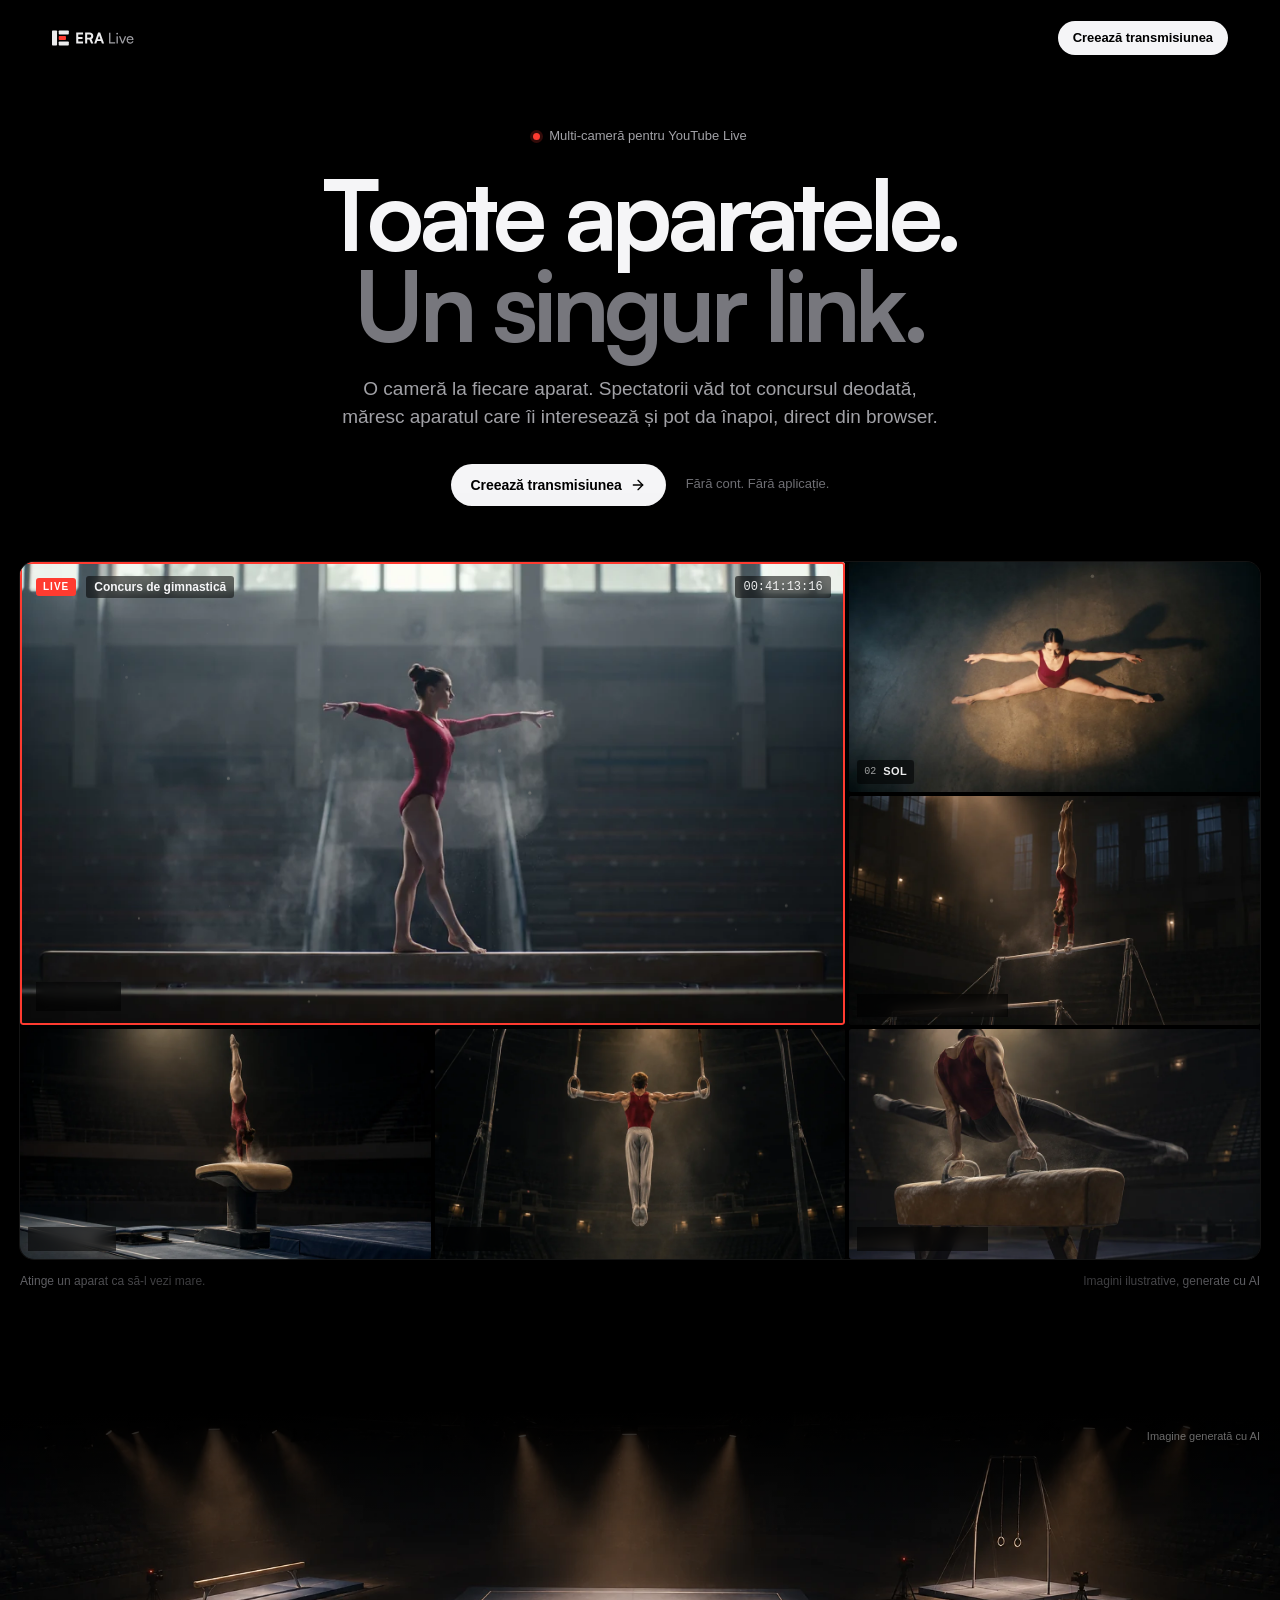
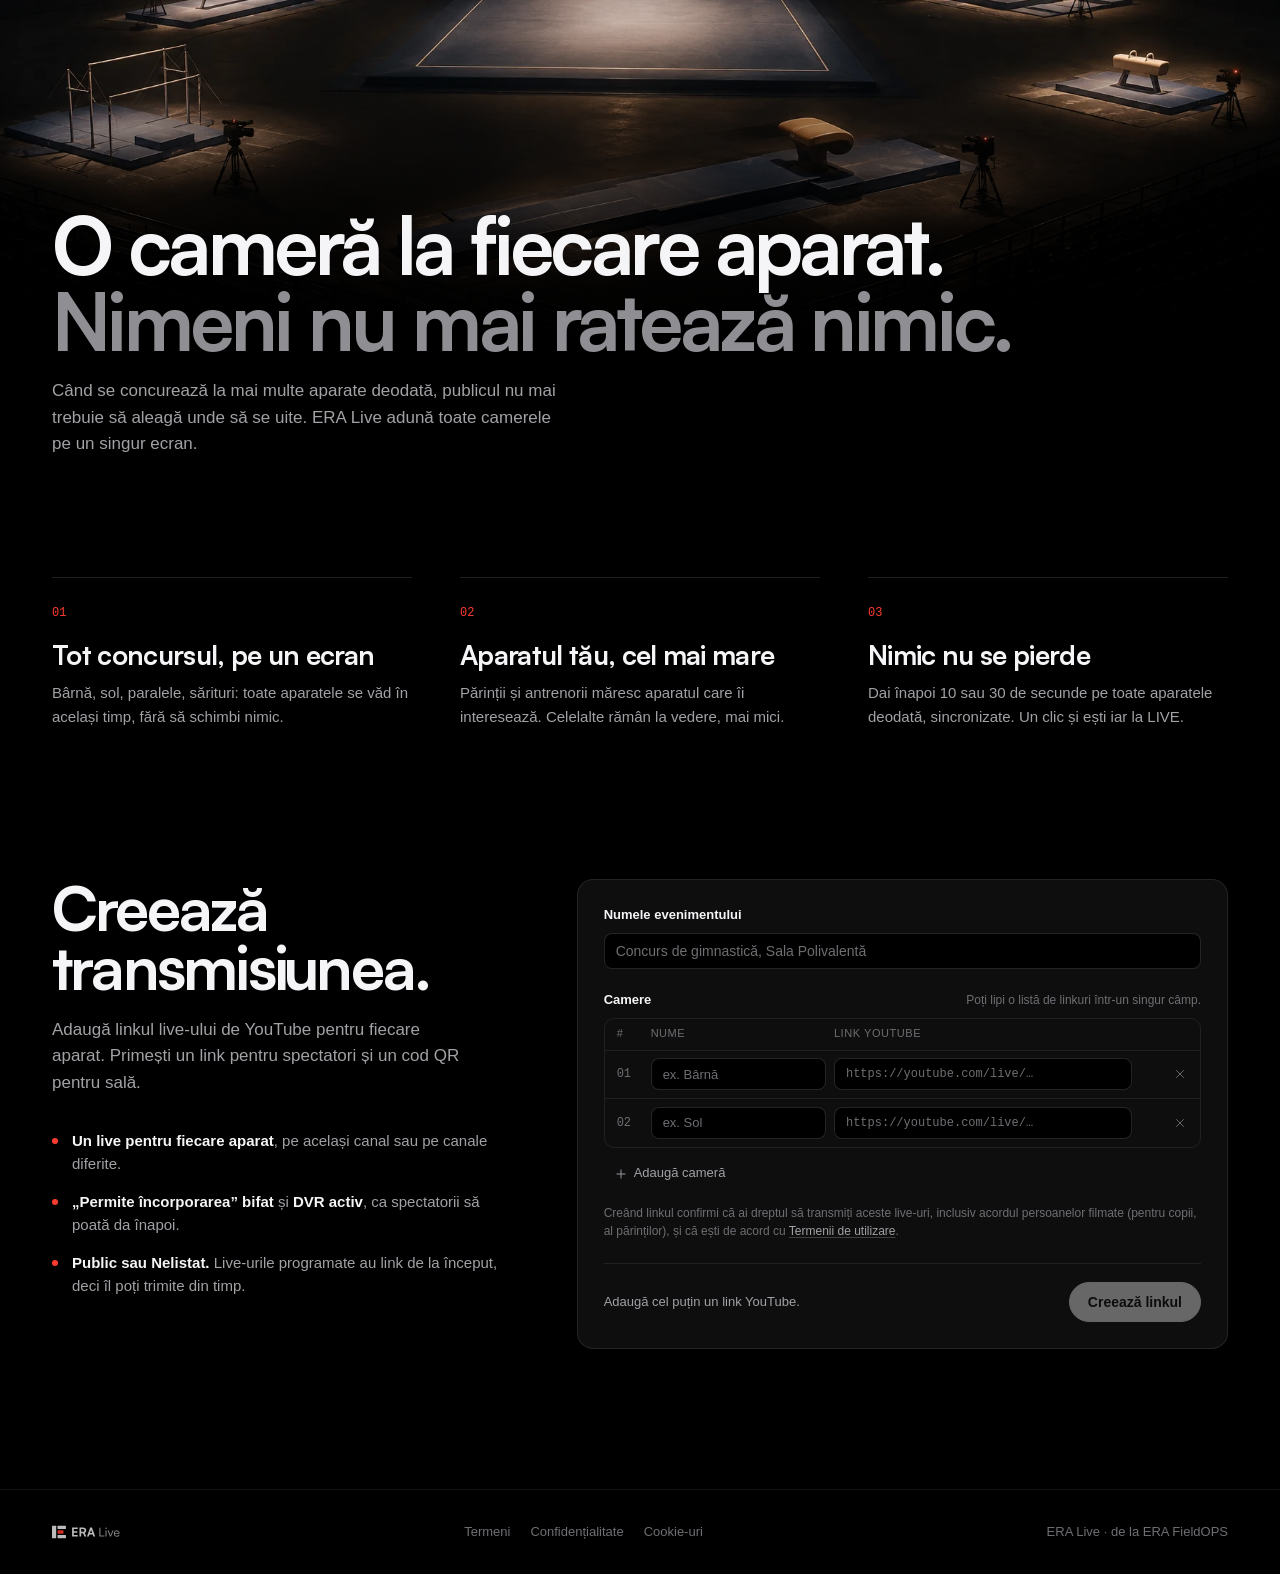
==== commit c157b30c: "Security hardening: CSP everywhere, event details out of server logs From an independent review (no " ====
--- a/live/index.html
+++ b/live/index.html
@@ -2,6 +2,8 @@
 <html lang="ro">
 <head>
 <meta charset="UTF-8">
+<meta http-equiv="Content-Security-Policy" content="default-src 'none'; script-src 'self' https://www.youtube.com https://youtube.googleapis.com https://s.ytimg.com; style-src 'self' 'unsafe-inline'; img-src 'self' data: blob:; font-src 'self'; frame-src https://www.youtube.com; connect-src 'self' https://www.youtube.com; base-uri 'none'; form-action 'self'; object-src 'none'">
+<meta name="referrer" content="strict-origin-when-cross-origin">
 <meta name="viewport" content="width=device-width, initial-scale=1, viewport-fit=cover">
 <title>ERA Live</title>
 <meta name="description" content="Toate aparatele unui concurs, într-un singur link: câte o cameră la fiecare aparat, iar fiecare spectator vede tot concursul, mărește aparatul care îl interesează și poate da înapoi transmisiunea.">
@@ -15,431 +17,7 @@
 <meta property="og:image:width" content="1200">
 <meta property="og:image:height" content="630">
 <meta name="twitter:card" content="summary_large_image">
-<style>
-  :root {
-    color-scheme: dark;
-    --bg: #0b0b0c;
-    --bar: #111112;
-    --surface: #161617;
-    --surface-2: #1d1d1f;
-    --surface-3: #2c2c2e;
-    --line: rgba(255, 255, 255, 0.08);
-    --line-2: rgba(255, 255, 255, 0.14);
-    --text: #ececed;
-    --text-2: #a1a1a6;
-    --text-3: #6e6e73;
-    --live: #ff3b30;
-    --audio: #30d158;
-    --behind: #ffb340;
-    --danger: #ff6961;
-    --ease: cubic-bezier(0.2, 0.8, 0.2, 1);
-    --font: -apple-system, BlinkMacSystemFont, "Segoe UI", Roboto, "Helvetica Neue", Arial, sans-serif;
-    --mono: ui-monospace, "SF Mono", SFMono-Regular, "JetBrains Mono", Menlo, Consolas, monospace;
-  }
-  *, *::before, *::after { box-sizing: border-box; margin: 0; padding: 0; }
-  [hidden] { display: none !important; }
-  html, body { background: var(--bg); }
-  body { font: 13px/1.45 var(--font); color: var(--text); min-height: 100dvh; -webkit-font-smoothing: antialiased; }
-  button, input { font: inherit; color: inherit; }
-  button { cursor: pointer; background: none; border: 0; }
-  a { color: inherit; text-decoration: none; }
-  svg { display: block; }
-  :focus-visible { outline: 2px solid #fff; outline-offset: 1px; border-radius: 4px; }
-  .ico { width: 16px; height: 16px; fill: none; stroke: currentColor; stroke-width: 1.6; stroke-linecap: round; stroke-linejoin: round; flex: none; }
-
-  /* ---------- bars ---------- */
-  .bar { background: var(--bar); border-bottom: 1px solid var(--line); }
-  .row { display: flex; align-items: center; gap: 12px; padding-left: max(12px, env(safe-area-inset-left)); padding-right: max(12px, env(safe-area-inset-right)); }
-  .row.top { height: 48px; }
-  .row.sub { height: 40px; gap: 8px; border-top: 1px solid var(--line); }
-  .hdr { position: sticky; top: 0; z-index: 40; }
-  .brand { flex: none; display: block; }
-  .brand img { display: block; height: 24px; width: auto; }
-  .brand .mark { display: none; }
-  .vr { flex: none; width: 1px; height: 18px; background: var(--line-2); }
-  .event { flex: 1; min-width: 0; display: flex; align-items: baseline; gap: 10px; }
-  .event-title { font-weight: 600; white-space: nowrap; overflow: hidden; text-overflow: ellipsis; }
-  .event-meta { flex: none; color: var(--text-3); white-space: nowrap; }
-  .tally {
-    flex: none; height: 22px; padding: 0 7px; display: inline-flex; align-items: center; border-radius: 3px;
-    border: 1px solid var(--line-2); color: var(--text-2); font: 600 11px/1 var(--font); letter-spacing: 0.06em;
-  }
-  .tally.is-live { background: var(--live); border-color: var(--live); color: #fff; }
-  .tally.is-behind { color: var(--behind); border-color: rgba(255, 179, 64, 0.45); font: 500 12px/1 var(--mono); letter-spacing: 0; }
-
-  .btn {
-    height: 28px; padding: 0 10px; display: inline-flex; align-items: center; gap: 6px; flex: none;
-    border-radius: 6px; border: 1px solid var(--line-2); font-size: 13px; font-weight: 500; white-space: nowrap;
-    transition: background 0.15s, border-color 0.15s;
-  }
-  .btn:hover { background: var(--surface-2); border-color: rgba(255, 255, 255, 0.22); }
-  .btn .ico { width: 15px; height: 15px; }
-  .btn.icon { width: 28px; padding: 0; justify-content: center; }
-  .btn.primary { background: var(--text); border-color: var(--text); color: var(--bg); font-weight: 600; }
-  .btn.primary:hover { background: #fff; border-color: #fff; }
-  .btn:disabled { opacity: 0.4; cursor: not-allowed; }
-  .btn.lg { height: 36px; padding: 0 14px; font-size: 14px; }
-
-  .seg { flex: none; display: inline-flex; gap: 2px; }
-  .seg button { width: 30px; height: 26px; display: grid; place-items: center; border-radius: 5px; color: var(--text-3); transition: color 0.15s, background 0.15s; }
-  .seg button:hover { color: var(--text); background: var(--surface-2); }
-  .seg button[aria-pressed="true"] { color: var(--text); background: var(--surface-3); }
-
-  .chips { flex: 1; min-width: 0; display: flex; gap: 4px; overflow-x: auto; scrollbar-width: none; }
-  .chips::-webkit-scrollbar { display: none; }
-  .chip {
-    flex: none; height: 26px; display: inline-flex; align-items: center; gap: 7px; padding: 0 9px 0 4px;
-    border-radius: 5px; border: 1px solid var(--line); color: var(--text-3); font-size: 12px; font-weight: 500;
-    transition: color 0.15s, background 0.15s, border-color 0.15s;
-  }
-  .chip .n { min-width: 22px; height: 18px; padding: 0 3px; display: grid; place-items: center; border-radius: 3px; background: var(--surface-2); font: 500 11px/1 var(--mono); }
-  .chip:hover { color: var(--text-2); border-color: var(--line-2); }
-  .chip[aria-pressed="true"] { color: var(--text); background: var(--surface-2); border-color: var(--line-2); }
-  .chip[aria-pressed="true"] .n { background: var(--surface-3); }
-  .chip .ico { width: 13px; height: 13px; color: var(--audio); }
-
-  /* ---------- video wall ---------- */
-  .stage { position: relative; margin: 6px max(6px, env(safe-area-inset-right)) 0 max(6px, env(safe-area-inset-left)); }
-  .tile {
-    position: absolute; left: 0; top: 0; display: flex; flex-direction: column;
-    background: #000; border-radius: 4px; overflow: hidden; box-shadow: 0 0 0 1px var(--line);
-    transition: transform 0.28s var(--ease), width 0.28s var(--ease), height 0.28s var(--ease), box-shadow 0.15s;
-  }
-  .tile.instant, .stage.instant .tile { transition: none; }
-  .tile.is-audio { box-shadow: 0 0 0 2px var(--audio); }
-  .tile.dragging { transition: none; z-index: 20; opacity: 0.9; box-shadow: 0 0 0 1px var(--line-2), 0 16px 48px rgba(0, 0, 0, 0.6); }
-  .tile.drop-target { box-shadow: 0 0 0 2px #fff; }
-  .tile.resizing { transition: none; z-index: 15; box-shadow: 0 0 0 1px #fff; }
-  .th {
-    flex: none; height: 26px; display: flex; align-items: center; gap: 8px; padding: 0 2px 0 8px;
-    background: var(--surface); border-bottom: 1px solid #000;
-    cursor: grab; touch-action: none; user-select: none; -webkit-user-select: none;
-  }
-  .dragging .th { cursor: grabbing; }
-  .th .num { flex: none; font: 500 11px/1 var(--mono); color: var(--text-3); }
-  .th .name { flex: 1; min-width: 0; font-size: 11px; font-weight: 600; letter-spacing: 0.05em; text-transform: uppercase; color: var(--text-2); white-space: nowrap; overflow: hidden; text-overflow: ellipsis; }
-  .th .aud { flex: none; padding: 2px 4px; border-radius: 2px; background: var(--audio); color: #000; font-size: 10px; font-weight: 700; letter-spacing: 0.06em; line-height: 1.2; text-transform: uppercase; }
-  .tbtn { flex: none; width: 24px; height: 22px; display: grid; place-items: center; border-radius: 4px; color: var(--text-3); opacity: 0; transition: opacity 0.15s, color 0.15s, background 0.15s; }
-  .tbtn .ico { width: 14px; height: 14px; }
-  .tile:hover .tbtn, .tile:focus-within .tbtn { opacity: 1; }
-  .tbtn:hover { color: var(--text); background: var(--surface-3); }
-  .tbtn[aria-pressed="true"] { opacity: 1; color: var(--audio); }
-  @media (hover: none) { .tbtn { opacity: 1; } }
-  .compact .th .num { display: none; }
-  .compact .tbtn { width: 22px; }
-  .frame { position: relative; flex: 1; background: #000; }
-  .frame::before {
-    content: attr(data-wait); position: absolute; inset: 0; display: grid; place-items: center;
-    color: var(--text-3); font-size: 11px; letter-spacing: 0.06em; text-transform: uppercase;
-  }
-  .frame iframe { position: absolute; inset: 0; width: 100%; height: 100%; border: 0; }
-  body.is-dragging, body.is-resizing { user-select: none; -webkit-user-select: none; }
-  body.is-dragging { cursor: grabbing; }
-  body.is-resizing { cursor: nwse-resize; }
-  body.is-dragging iframe, body.is-resizing iframe { pointer-events: none; }
-  .grip { position: absolute; right: 0; bottom: 0; z-index: 2; width: 20px; height: 20px; cursor: nwse-resize; touch-action: none; opacity: 0; transition: opacity 0.15s; }
-  .grip::after { content: ''; position: absolute; right: 4px; bottom: 4px; width: 8px; height: 8px; border-right: 1.5px solid rgba(255, 255, 255, 0.85); border-bottom: 1.5px solid rgba(255, 255, 255, 0.85); }
-  .tile:hover .grip, .tile.resizing .grip { opacity: 1; }
-  @media (hover: none) { .grip { opacity: 0.7; } }
-  .stage[data-layout="single"] .grip { display: none; }
-  .size-tag { position: absolute; left: 50%; top: 50%; translate: -50% -50%; z-index: 3; pointer-events: none; padding: 5px 8px; border-radius: 4px; background: rgba(0, 0, 0, 0.82); font: 500 12px/1 var(--mono); }
-
-  /* ---------- transport ---------- */
-  .transport {
-    position: fixed; z-index: 45; left: 0; right: 0; bottom: 0; display: flex; align-items: center; gap: 12px;
-    min-height: 52px; padding: 0 max(12px, env(safe-area-inset-right)) env(safe-area-inset-bottom) max(12px, env(safe-area-inset-left));
-    background: var(--bar); border-top: 1px solid var(--line);
-  }
-  .tp-group { flex: none; display: flex; align-items: center; gap: 2px; }
-  .tb { flex: none; width: 34px; height: 34px; display: grid; place-items: center; border-radius: 6px; color: var(--text-2); transition: background 0.15s, color 0.15s; }
-  .tb:hover { background: var(--surface-2); color: var(--text); }
-  .tb:disabled { opacity: 0.35; cursor: default; background: none; }
-  .tb .ico { width: 21px; height: 21px; stroke-width: 1.5; }
-  .tb .ico text { stroke: none; fill: currentColor; font: 600 7.6px var(--font); }
-  .tb.play { color: var(--text); }
-  .tb.play svg { width: 18px; height: 18px; fill: currentColor; }
-  .timeline { flex: 1; min-width: 0; display: flex; align-items: center; gap: 12px; }
-  .tc { flex: none; min-width: 76px; text-align: right; font: 500 12px/1 var(--mono); color: var(--text-2); font-variant-numeric: tabular-nums; }
-  .tc.end { text-align: left; color: var(--text-3); }
-  .tc.is-live { color: var(--live); font: 600 11px/1 var(--font); letter-spacing: 0.06em; }
-  /* the shared timeline: tap or click anywhere to jump, drag to scrub, every camera follows */
-  .scrub { position: relative; flex: 1; min-width: 0; height: 28px; cursor: pointer; touch-action: none; -webkit-tap-highlight-color: transparent; --p: 100%; --h: 0%; }
-  .scrub:focus { outline: none; }
-  .scrub-track { position: absolute; left: 0; right: 0; top: 50%; height: 4px; margin-top: -2px; border-radius: 2px; background: var(--surface-3); overflow: hidden; transition: height 0.12s, margin-top 0.12s; }
-  .scrub:hover .scrub-track, .scrub.is-drag .scrub-track { height: 6px; margin-top: -3px; }
-  .scrub:focus-visible .scrub-track { outline: 2px solid rgba(255, 255, 255, 0.7); outline-offset: 3px; }
-  .scrub-hover { position: absolute; top: 0; bottom: 0; left: 0; width: var(--h); background: rgba(255, 255, 255, 0.22); opacity: 0; }
-  .scrub:hover .scrub-hover { opacity: 1; }
-  .scrub-fill { position: absolute; top: 0; bottom: 0; left: 0; width: var(--p); background: var(--text); }
-  .scrub-thumb { position: absolute; top: 50%; left: var(--p); width: 14px; height: 14px; margin: -7px 0 0 -7px; border-radius: 50%; background: #fff; box-shadow: 0 1px 4px rgba(0, 0, 0, 0.6); transform: scale(0.8); transition: transform 0.12s; pointer-events: none; }
-  .scrub:hover .scrub-thumb, .scrub:focus-visible .scrub-thumb, .scrub.is-drag .scrub-thumb { transform: scale(1.15); }
-  .scrub-tip { position: absolute; bottom: calc(100% + 2px); left: 0; translate: -50% 0; padding: 5px 7px; border-radius: 4px; background: var(--surface-2); border: 1px solid var(--line-2); box-shadow: 0 4px 14px rgba(0, 0, 0, 0.5); font: 500 12px/1 var(--mono); white-space: nowrap; pointer-events: none; }
-  .scrub-tip.is-live { color: var(--live); font: 600 11px/1 var(--font); letter-spacing: 0.06em; }
-  .scrub.is-disabled { opacity: 0.35; cursor: default; pointer-events: none; }
-  @media (pointer: coarse) {
-    .scrub { height: 40px; }
-    .scrub-track { height: 5px; margin-top: -2.5px; }
-    .scrub-thumb { transform: scale(1.15); }
-  }
-  .live-btn {
-    flex: none; height: 26px; display: inline-flex; align-items: center; gap: 6px; padding: 0 8px; border-radius: 5px;
-    border: 1px solid var(--line-2); color: var(--text-2); font-size: 11px; font-weight: 600; letter-spacing: 0.06em;
-    transition: color 0.15s, border-color 0.15s;
-  }
-  .live-btn i { width: 6px; height: 6px; border-radius: 50%; background: var(--text-3); }
-  .live-btn:hover { color: var(--text); border-color: rgba(255, 255, 255, 0.25); }
-  .live-btn.at-live { color: var(--live); border-color: rgba(255, 59, 48, 0.4); }
-  .live-btn.at-live i { background: var(--live); }
-  .tb.sound { width: auto; max-width: 200px; padding: 0 8px; display: inline-flex; align-items: center; gap: 7px; font-size: 12px; }
-  .tb.sound .ico { width: 16px; height: 16px; stroke-width: 1.6; }
-  .tb.sound span { overflow: hidden; text-overflow: ellipsis; white-space: nowrap; }
-  .tb.sound.on { color: var(--audio); }
-
-  .toast {
-    position: fixed; z-index: 60; left: 50%; bottom: calc(var(--dock-h, 52px) + 12px); translate: -50% 6px;
-    max-width: calc(100vw - 24px); padding: 8px 12px; border-radius: 6px; text-align: center;
-    background: var(--surface-2); border: 1px solid var(--line-2); box-shadow: 0 8px 24px rgba(0, 0, 0, 0.4);
-    font-size: 12px; opacity: 0; pointer-events: none; transition: opacity 0.2s, translate 0.2s var(--ease);
-  }
-  .toast.show { opacity: 1; translate: -50% 0; }
-
-  /* ---------- share ---------- */
-  dialog.share {
-    margin: auto; width: min(380px, calc(100vw - 24px)); padding: 20px; border-radius: 10px;
-    border: 1px solid var(--line-2); background: var(--surface); color: var(--text); box-shadow: 0 24px 64px rgba(0, 0, 0, 0.6);
-  }
-  dialog.share::backdrop { background: rgba(0, 0, 0, 0.6); }
-  .share-head { display: flex; align-items: center; justify-content: space-between; gap: 12px; }
-  .share h2 { font-size: 15px; font-weight: 600; }
-  .share-head + p { margin-top: 4px; color: var(--text-2); }
-  .qr { margin-top: 16px; padding: 16px; display: grid; place-items: center; background: #fff; border-radius: 6px; }
-  .qr svg { width: 184px; height: 184px; }
-  .qr-cap { margin-top: 8px; font-size: 12px; color: var(--text-3); }
-  .copy-row { display: flex; gap: 6px; margin-top: 14px; }
-  .copy-row input { flex: 1; min-width: 0; height: 32px; padding: 0 10px; border-radius: 6px; border: 1px solid var(--line-2); background: var(--bg); color: var(--text-2); font: 12px var(--mono); }
-  .copy-row .btn { height: 32px; }
-  .share-row { display: flex; gap: 6px; margin-top: 8px; }
-  .share-row .btn { flex: 1; height: 32px; justify-content: center; }
-  .info-links { list-style: none; margin-top: 14px; border-top: 1px solid var(--line); }
-  .info-links a { display: flex; align-items: center; justify-content: space-between; gap: 12px; padding: 10px 2px; border-bottom: 1px solid var(--line); color: var(--text); }
-  .info-links a:hover { color: #fff; }
-  .info-links small { color: var(--text-3); font-size: 12px; }
-  .info-note { margin-top: 8px; font-size: 12px; color: var(--text-3); }
-
-  /* ---------- YouTube consent: nothing from YouTube loads before this is accepted ---------- */
-  .gate { position: fixed; z-index: 35; inset: 0; display: grid; place-items: center; padding: 104px 16px 24px; overflow-y: auto; background: rgba(11, 11, 12, 0.72); -webkit-backdrop-filter: blur(6px); backdrop-filter: blur(6px); }
-  .gate-card { width: min(460px, 100%); padding: 24px; border-radius: 12px; border: 1px solid var(--line-2); background: var(--surface); box-shadow: 0 24px 64px rgba(0, 0, 0, 0.6); }
-  .gate-card h2 { font-size: 17px; font-weight: 600; letter-spacing: -0.01em; }
-  .gate-card p { margin-top: 8px; color: var(--text-2); }
-  .gate-card .fine { margin-top: 12px; font-size: 12px; color: var(--text-3); }
-  .gate-card a { color: var(--text-2); text-decoration: underline; text-decoration-color: var(--line-2); text-underline-offset: 2px; }
-  .gate-card a:hover { color: var(--text); }
-  .gate-go { margin-top: 18px; width: 100%; height: 40px; justify-content: center; border-radius: 999px; font-size: 14px; }
-  .gate-alt { margin-top: 16px; padding-top: 12px; border-top: 1px solid var(--line); color: var(--text-2); font-size: 12px; }
-  .gate-alt summary { cursor: pointer; }
-  .gate-alt ul { list-style: none; margin-top: 8px; display: grid; gap: 2px; }
-  .gate-alt li a { display: flex; gap: 8px; padding: 4px 0; text-decoration: none; color: var(--text); }
-  .gate-alt li a span { font: 11px/1.6 var(--mono); color: var(--text-3); }
-
-  /* ---------- landing (setup) ---------- */
-  @font-face {
-    font-family: 'Satoshi';
-    src: url('../assets/fonts/Satoshi-Variable.woff2') format('woff2');
-    font-weight: 300 900; font-style: normal; font-display: swap;
-  }
-  .setup { --ink: #f5f5f7; position: relative; min-height: 100dvh; background: #000; color: var(--ink); overflow-x: clip; font-size: 15px; }
-  .display { font-family: 'Satoshi', var(--font); }
-  .wrap { width: 100%; max-width: 1240px; margin: 0 auto; padding: 0 32px; }
-
-  .btn-light {
-    height: 42px; padding: 0 20px; display: inline-flex; align-items: center; gap: 8px; border-radius: 999px;
-    background: var(--ink); color: #000; font-size: 14px; font-weight: 600; letter-spacing: -0.005em;
-    transition: transform 0.25s var(--ease), background 0.2s;
-  }
-  .btn-light:hover { background: #fff; transform: translateY(-1px); }
-  .btn-light.sm { height: 34px; padding: 0 15px; font-size: 13px; }
-  .btn-light .ico { width: 16px; height: 16px; stroke-width: 2; transition: transform 0.25s var(--ease); }
-  .btn-light:hover .ico { transform: translateX(2px); }
-
-  .lnav { position: absolute; top: 0; left: 0; right: 0; z-index: 5; }
-  .lnav .wrap { height: 76px; display: flex; align-items: center; justify-content: space-between; }
-
-  /* hero */
-  .lhero { padding-top: 124px; text-align: center; }
-  .tag { display: inline-flex; align-items: center; gap: 9px; font-size: 13px; color: var(--text-2); }
-  .tag i { width: 7px; height: 7px; border-radius: 50%; background: var(--live); box-shadow: 0 0 0 3px rgba(255, 59, 48, 0.2); }
-  .lhero h1 { margin-top: 22px; font-size: clamp(48px, 7.6vw, 108px); font-weight: 700; line-height: 0.94; letter-spacing: -0.05em; }
-  .lhero h1 span { color: #77777d; }
-  .lhero .sub { max-width: 600px; margin: 24px auto 0; text-wrap: balance; font-size: clamp(16px, 1.5vw, 19px); line-height: 1.5; color: var(--text-2); }
-  .cta-row { margin-top: 32px; display: flex; align-items: center; justify-content: center; gap: 20px; flex-wrap: wrap; }
-  .cta-note { font-size: 13px; color: var(--text-3); }
-
-  /* the example camera wall: the product itself, one camera per apparatus, directing between them */
-  .lwall-wrap { width: min(1240px, calc(100vw - 32px)); margin: 56px auto 0; }
-  .lwall {
-    position: relative; display: grid; gap: 4px; aspect-ratio: 16 / 9;
-    grid-template-columns: repeat(3, minmax(0, 1fr)); grid-template-rows: repeat(3, minmax(0, 1fr));
-    border-radius: 14px; overflow: hidden; background: #000;
-    box-shadow: 0 0 0 1px rgba(255, 255, 255, 0.08), 0 80px 140px -60px rgba(0, 0, 0, 1);
-  }
-  .lw-cam { position: relative; overflow: hidden; border-radius: 3px; background: #0a0a0a; transform-origin: 0 0; cursor: pointer; }
-  .lw-cam[data-slot="0"] { grid-area: 1 / 1 / 3 / 3; cursor: default; }
-  .lw-cam[data-slot="1"] { grid-area: 1 / 3 / 2 / 4; }
-  .lw-cam[data-slot="2"] { grid-area: 2 / 3 / 3 / 4; }
-  .lw-cam[data-slot="3"] { grid-area: 3 / 1 / 4 / 2; }
-  .lw-cam[data-slot="4"] { grid-area: 3 / 2 / 4 / 3; }
-  .lw-cam[data-slot="5"] { grid-area: 3 / 3 / 4 / 4; }
-  .lw-cam img { position: absolute; inset: 0; width: 100%; height: 100%; object-fit: cover; animation: drift 24s ease-in-out infinite alternate; transition: filter 0.3s; }
-  .lw-cam:nth-child(2) img { animation-delay: -8s; transform-origin: 40% 30%; }
-  .lw-cam:nth-child(3) img { animation-delay: -15s; transform-origin: 60% 60%; }
-  .lw-cam:nth-child(4) img { animation-delay: -4s; transform-origin: 50% 40%; }
-  .lw-cam:nth-child(5) img { animation-delay: -11s; transform-origin: 45% 55%; }
-  .lw-cam:nth-child(6) img { animation-delay: -19s; transform-origin: 55% 35%; }
-  .lw-cam:not([data-slot="0"]):hover img { filter: brightness(1.18); }
-  .lw-cam::after { content: ''; position: absolute; inset: 0; border-radius: inherit; box-shadow: inset 0 0 0 2px transparent; transition: box-shadow 0.4s; pointer-events: none; }
-  .lw-cam[data-slot="0"]::after { box-shadow: inset 0 0 0 2px var(--live); }
-  .lw-label {
-    position: absolute; left: 8px; bottom: 8px; z-index: 2; display: flex; align-items: center; gap: 7px;
-    padding: 4px 7px; border-radius: 3px; background: rgba(0, 0, 0, 0.55); -webkit-backdrop-filter: blur(6px); backdrop-filter: blur(6px);
-    font-size: 11px; font-weight: 600; letter-spacing: 0.04em; text-transform: uppercase; color: #ececed;
-  }
-  .lw-label span { font: 500 10px/1 var(--mono); color: rgba(255, 255, 255, 0.6); letter-spacing: 0; }
-  .lw-cam[data-slot="0"] .lw-label { left: 16px; bottom: 14px; padding: 6px 10px; font-size: 12px; }
-  .lw-dust { position: absolute; inset: 0; z-index: 3; width: 100%; height: 100%; pointer-events: none; }
-  .lw-hud { position: absolute; z-index: 4; top: 14px; left: 16px; right: calc(33.333% + 16px); display: flex; align-items: center; gap: 10px; pointer-events: none; }
-  .lw-live { padding: 4px 7px; border-radius: 3px; background: var(--live); color: #fff; font-size: 10px; font-weight: 700; letter-spacing: 0.1em; line-height: 1; }
-  .lw-event, .lw-tc { padding: 5px 8px; border-radius: 3px; background: rgba(0, 0, 0, 0.55); -webkit-backdrop-filter: blur(6px); backdrop-filter: blur(6px); line-height: 1; }
-  .lw-event { font-size: 12px; font-weight: 600; }
-  .lw-tc { margin-left: auto; font: 500 12px/1 var(--mono); color: rgba(255, 255, 255, 0.9); font-variant-numeric: tabular-nums; }
-  .lw-cap { margin-top: 14px; display: flex; justify-content: space-between; gap: 12px; font-size: 12px; color: var(--text-3); }
-  @keyframes drift { from { transform: scale(1); } to { transform: scale(1.09); } }
-
-  /* full-bleed statement */
-  .band { position: relative; margin-top: 120px; }
-  .band-media { position: relative; height: clamp(300px, 42vw, 640px); overflow: hidden; }
-  .band-media img { position: absolute; inset: 0; width: 100%; height: 100%; object-fit: cover; animation: drift 34s ease-in-out infinite alternate; }
-  .band-cap { position: absolute; z-index: 1; top: 18px; right: 20px; font-size: 11px; color: rgba(255, 255, 255, 0.42); }
-  .band-media::after { content: ''; position: absolute; inset: 0; background: linear-gradient(180deg, #000 0%, rgba(0, 0, 0, 0) 22%, rgba(0, 0, 0, 0) 48%, rgba(0, 0, 0, 0.75) 78%, #000 100%); }
-  .band .wrap { position: relative; z-index: 2; margin-top: clamp(-190px, -11vw, -70px); }
-  .band h2 { font-size: clamp(40px, 6.2vw, 92px); font-weight: 700; line-height: 0.95; letter-spacing: -0.045em; }
-  .band h2 span { color: #8e8e93; }
-  .band p { max-width: 520px; margin-top: 20px; font-size: 17px; line-height: 1.55; color: var(--text-2); }
-
-  /* three points */
-  .points { margin-top: 120px; display: grid; grid-template-columns: repeat(3, minmax(0, 1fr)); gap: 48px; }
-  .point { padding-top: 22px; border-top: 1px solid rgba(255, 255, 255, 0.12); }
-  .point .n { font: 500 12px/1 var(--mono); color: var(--live); }
-  .point h3 { margin-top: 18px; font-size: 27px; font-weight: 700; line-height: 1.08; letter-spacing: -0.025em; }
-  .point p { margin-top: 12px; font-size: 15px; line-height: 1.6; color: var(--text-2); }
-
-  /* create */
-  .create { margin-top: 150px; scroll-margin-top: 24px; }
-  .create-grid { display: grid; grid-template-columns: minmax(0, 0.82fr) minmax(0, 1.18fr); gap: 72px; align-items: start; }
-  .create h2 { font-size: clamp(38px, 4.8vw, 66px); font-weight: 700; line-height: 0.96; letter-spacing: -0.045em; }
-  .create .lead { max-width: 420px; margin-top: 20px; font-size: 17px; line-height: 1.55; color: var(--text-2); }
-  .check { margin-top: 34px; list-style: none; display: grid; gap: 16px; }
-  .check li { display: flex; gap: 14px; font-size: 15px; line-height: 1.5; color: var(--text-2); }
-  .check li::before { content: ''; flex: none; width: 6px; height: 6px; margin-top: 8px; border-radius: 50%; background: var(--live); }
-  .check b { color: var(--ink); font-weight: 600; }
-  .form { padding: 26px; border-radius: 16px; background: #0e0e0f; border: 1px solid rgba(255, 255, 255, 0.09); font-size: 13px; }
-  .fs + .fs { margin-top: 22px; }
-  .fl { display: block; margin-bottom: 8px; font-size: 13px; font-weight: 600; }
-  .fs-head { display: flex; align-items: baseline; justify-content: space-between; gap: 12px; margin-bottom: 8px; }
-  .fs-head .fl { margin: 0; }
-  .fh { color: var(--text-3); font-size: 12px; text-align: right; }
-  .in {
-    width: 100%; height: 36px; padding: 0 11px; border-radius: 8px; border: 1px solid var(--line-2);
-    background: #000; color: var(--text); font-size: 14px; transition: border-color 0.15s, box-shadow 0.15s;
-  }
-  .in::placeholder { color: var(--text-3); }
-  .in:focus { outline: none; border-color: rgba(255, 255, 255, 0.45); box-shadow: 0 0 0 3px rgba(255, 255, 255, 0.08); }
-  .cams { border: 1px solid var(--line); border-radius: 10px; overflow: hidden; }
-  .cam-head, .cam-row { display: grid; grid-template-columns: 26px minmax(0, 1fr) minmax(0, 1.7fr) 18px 28px; grid-template-areas: "idx name link check rm"; gap: 8px; align-items: center; padding: 0 6px 0 12px; }
-  .cam-head { height: 32px; border-bottom: 1px solid var(--line); color: var(--text-3); font-size: 11px; font-weight: 500; letter-spacing: 0.05em; text-transform: uppercase; }
-  .cam-head span:nth-child(1) { grid-area: idx; } .cam-head span:nth-child(2) { grid-area: name; } .cam-head span:nth-child(3) { grid-area: link; }
-  .cam-row { min-height: 48px; border-bottom: 1px solid var(--line); }
-  .cam-row:last-child { border-bottom: 0; }
-  .cam-row .in { height: 32px; font-size: 13px; }
-  .cam-row .link { grid-area: link; font: 12px var(--mono); }
-  .cam-row .name { grid-area: name; }
-  .cam-idx { grid-area: idx; font: 500 12px/1 var(--mono); color: var(--text-3); }
-  .cam-check { grid-area: check; display: grid; place-items: center; }
-  .cam-check .ico { width: 15px; height: 15px; display: none; }
-  .is-ok .cam-check .ok { display: block; color: var(--audio); }
-  .is-bad .cam-check .bad { display: block; color: var(--danger); }
-  .is-bad .link { border-color: rgba(255, 105, 97, 0.6); }
-  .rm { grid-area: rm; width: 28px; height: 28px; display: grid; place-items: center; border-radius: 6px; color: var(--text-3); }
-  .rm:hover { color: var(--text); background: var(--surface-2); }
-  .rm .ico { width: 14px; height: 14px; }
-  .add-row { margin-top: 10px; height: 32px; padding: 0 10px; display: inline-flex; align-items: center; gap: 6px; border-radius: 8px; color: var(--text-2); font-weight: 500; }
-  .add-row:hover { color: var(--text); background: var(--surface-2); }
-  .add-row .ico { width: 14px; height: 14px; }
-  .form-foot { margin-top: 22px; padding-top: 18px; border-top: 1px solid var(--line); display: flex; align-items: center; justify-content: space-between; flex-wrap: wrap; gap: 12px; }
-  .ready { color: var(--text-2); }
-  .ready.bad { color: var(--danger); }
-  .foot-btns { display: flex; gap: 8px; margin-left: auto; }
-  .form .btn.lg { height: 40px; padding: 0 18px; border-radius: 999px; }
-
-  .lfoot { margin-top: 140px; border-top: 1px solid rgba(255, 255, 255, 0.08); }
-  .lfoot .wrap { min-height: 84px; display: flex; align-items: center; justify-content: space-between; gap: 16px; color: var(--text-3); font-size: 13px; }
-  .lfoot img { height: 20px; width: auto; opacity: 0.8; }
-  .lfoot a:hover { color: var(--text-2); }
-  .lfoot nav { display: flex; flex-wrap: wrap; gap: 6px 20px; }
-  .form-legal { margin-top: 14px; font-size: 12px; line-height: 1.55; color: var(--text-3); }
-  .form-legal a { color: var(--text-2); text-decoration: underline; text-decoration-color: rgba(255, 255, 255, 0.2); text-underline-offset: 2px; }
-
-  @media (prefers-reduced-motion: reduce) {
-    .lw-cam img, .band img { animation: none; }
-  }
-
-  @media (max-width: 900px) {
-    .create-grid { grid-template-columns: minmax(0, 1fr); gap: 40px; }
-    .points { grid-template-columns: minmax(0, 1fr); gap: 32px; margin-top: 96px; }
-    .band, .create { margin-top: 110px; }
-  }
-  @media (max-width: 640px) {
-    .wrap { padding: 0 20px; }
-    .lhero { padding-top: 116px; }
-    .lwall-wrap { width: calc(100vw - 24px); margin-top: 52px; }
-    .lwall { aspect-ratio: auto; grid-template-columns: repeat(5, minmax(0, 1fr)); grid-template-rows: auto auto; gap: 3px; border-radius: 10px; }
-    .lw-cam { aspect-ratio: 16 / 9; }
-    .lw-cam[data-slot="0"] { grid-area: 1 / 1 / 2 / 6; }
-    .lw-cam[data-slot="1"] { grid-area: 2 / 1 / 3 / 2; }
-    .lw-cam[data-slot="2"] { grid-area: 2 / 2 / 3 / 3; }
-    .lw-cam[data-slot="3"] { grid-area: 2 / 3 / 3 / 4; }
-    .lw-cam[data-slot="4"] { grid-area: 2 / 4 / 3 / 5; }
-    .lw-cam[data-slot="5"] { grid-area: 2 / 5 / 3 / 6; }
-    .lw-cam:not([data-slot="0"]) .lw-label { left: 4px; bottom: 4px; padding: 3px 4px; font-size: 0; gap: 0; }
-    .lw-cam:not([data-slot="0"]) .lw-label span { font-size: 9px; }
-    .lw-cam[data-slot="0"] .lw-label { left: 10px; bottom: 10px; }
-    .lw-hud { top: 10px; left: 10px; right: 10px; }
-    .lw-cap { flex-direction: column; gap: 4px; }
-    .lfoot .wrap { flex-wrap: wrap; padding-top: 22px; padding-bottom: 22px; }
-    .band-media { height: 64vw; }
-    .form { padding: 18px; }
-  }
-  @media (max-width: 720px) {
-    .transport { flex-wrap: wrap; gap: 4px 6px; padding-top: 8px; padding-bottom: max(8px, env(safe-area-inset-bottom)); }
-    .timeline { order: -1; flex-basis: 100%; gap: 10px; }
-    .tc { min-width: 64px; }
-    .tp-group { flex: 1; }
-    .transport .vr, .tb.sound span { display: none; }
-    .row.top { gap: 10px; }
-    .row.top .vr, .event-meta, .btn .lbl { display: none; }
-    .hdr .brand .full { display: none; }
-    .hdr .brand .mark { display: block; height: 20px; }
-    .btn.has-lbl { width: 28px; padding: 0; justify-content: center; }
-  }
-  @media (max-width: 560px) {
-    .cam-head, .cam-check { display: none; }
-    .cam-row { grid-template-columns: 26px minmax(0, 1fr) 28px; grid-template-areas: "idx name rm" ". link link"; row-gap: 6px; padding: 10px 6px 10px 10px; }
-    .fs-head { flex-direction: column; gap: 2px; }
-    .fh { text-align: left; }
-    .foot-btns { width: 100%; }
-    .foot-btns .btn { flex: 1; justify-content: center; }
-  }
-  @media (prefers-reduced-motion: reduce) { .tile, .toast { transition: none; } }
-</style>
+<link rel="stylesheet" href="app.css">
 </head>
 <body>
 
@@ -656,1295 +234,6 @@
   </div></footer>
 </div>
 
-<script>
-(function () {
-  'use strict';
-  var ID_RE = /^[A-Za-z0-9_-]{11}$/;
-  // MIN_W: YouTube requires every embedded player to be at least 200 x 200 px, i.e. 356 px wide at 16:9
-  var BAR = 26, GAP = 4, MAX_CAMS = 12, MIN_W = 356;
-  var LIVE_TOL = 12;            // seconds behind the live edge that still count as "live"
-  var DVR_MAX = 12 * 3600;      // YouTube keeps at most 12 h of a live stream seekable
-  var $ = function (id) { return document.getElementById(id); };
-  var svg = function (body, cls) { return '<svg class="ico' + (cls ? ' ' + cls : '') + '" viewBox="0 0 24 24" aria-hidden="true">' + body + '</svg>'; };
-  var ICON = {
-    sound: svg('<polygon points="11 5 6 9 2 9 2 15 6 15 11 19 11 5"/><path d="M15.54 8.46a5 5 0 0 1 0 7.07"/><path d="M19.07 4.93a10 10 0 0 1 0 14.14"/>'),
-    muted: svg('<polygon points="11 5 6 9 2 9 2 15 6 15 11 19 11 5"/><line x1="23" y1="9" x2="17" y2="15"/><line x1="17" y1="9" x2="23" y2="15"/>'),
-    expand: svg('<polyline points="15 3 21 3 21 9"/><polyline points="9 21 3 21 3 15"/><line x1="21" y1="3" x2="14" y2="10"/><line x1="3" y1="21" x2="10" y2="14"/>'),
-    close: svg('<line x1="18" y1="6" x2="6" y2="18"/><line x1="6" y1="6" x2="18" y2="18"/>'),
-    ok: svg('<circle cx="12" cy="12" r="10"/><polyline points="8 12.5 11 15.5 16 9.5"/>', 'ok'),
-    bad: svg('<circle cx="12" cy="12" r="10"/><line x1="12" y1="7.5" x2="12" y2="13"/><line x1="12" y1="16.5" x2="12" y2="16.6"/>', 'bad'),
-    play: '<svg viewBox="0 0 24 24" aria-hidden="true"><path d="M8 5.2v13.6a.8.8 0 0 0 1.2.7l10.6-6.8a.8.8 0 0 0 0-1.4L9.2 4.5A.8.8 0 0 0 8 5.2z"/></svg>',
-    pause: '<svg viewBox="0 0 24 24" aria-hidden="true"><rect x="6" y="4.5" width="4.2" height="15" rx="1.2"/><rect x="13.8" y="4.5" width="4.2" height="15" rx="1.2"/></svg>',
-    fsOn: svg('<path d="M8 3H5a2 2 0 0 0-2 2v3m18 0V5a2 2 0 0 0-2-2h-3m0 18h3a2 2 0 0 0 2-2v-3M3 16v3a2 2 0 0 0 2 2h3"/>'),
-    fsOff: svg('<path d="M8 3v3a2 2 0 0 1-2 2H3m18 0h-3a2 2 0 0 1-2-2V3m0 18v-3a2 2 0 0 1 2-2h3M3 16h3a2 2 0 0 1 2 2v3"/>')
-  };
-  var pad2 = function (n) { return String(n).padStart(2, '0'); };
-
-  // ================= what stays in this browser =================
-
-  // Only three kinds of entries, never sent anywhere: the YouTube choice, each event's arrangement and
-  // whether the tip was shown. Each carries its date and is dropped once it is old (see cookie-uri.html).
-  var DAY = 864e5;
-  var CONSENT_KEY = 'era-live:consent', HINT_KEY = 'era-live:hint';
-  var CONSENT_V = 1;            // raise when the consent text changes, so everyone is asked again
-  var KEEP = { consent: 182 * DAY, hint: 365 * DAY, layout: 90 * DAY };
-  function load(k) { try { return JSON.parse(localStorage.getItem(k) || 'null'); } catch (e) { return null; } }
-  function store(k, v) {
-    try { if (v == null) localStorage.removeItem(k); else localStorage.setItem(k, JSON.stringify(v)); } catch (e) { /* private mode: nothing is kept */ }
-  }
-  (function prune() {
-    try {
-      // list first: removing an entry can reorder the rest, so a live index would skip some
-      var now = Date.now(), keys = [];
-      for (var i = 0; i < localStorage.length; i++) keys.push(localStorage.key(i));
-      keys.forEach(function (k) {
-        if (!k || k.indexOf('era-live:') !== 0) return;
-        var v = load(k), ts = v && typeof v === 'object' ? v.ts : null;
-        var max = k === CONSENT_KEY ? KEEP.consent : k === HINT_KEY ? KEEP.hint : KEEP.layout;
-        if (typeof ts !== 'number' || now - ts > max || ts > now + DAY) localStorage.removeItem(k);
-      });
-    } catch (e) { /* storage blocked */ }
-  })();
-  function hasConsent() { var c = load(CONSENT_KEY); return !!(c && c.yt === true && c.v === CONSENT_V); }
-
-  // ================= links =================
-
-  // Any YouTube link form (watch?v=, youtu.be/, /live/, /shorts/, /embed/) or a bare 11-char ID.
-  function parseLink(raw) {
-    raw = String(raw).trim().replace(/[)\].,;>"']+$/, '').replace(/^[(<"']+/, '');
-    if (ID_RE.test(raw)) return raw;
-    var u;
-    try { u = new URL(/^https?:\/\//i.test(raw) ? raw : 'https://' + raw); } catch (e) { return null; }
-    var host = u.hostname.toLowerCase();
-    if (!/(^|\.)(youtube\.com|youtube-nocookie\.com|youtu\.be)$/.test(host)) return null;
-    var parts = u.pathname.split('/').filter(Boolean), id = null;
-    if (/(^|\.)youtu\.be$/.test(host)) id = parts[0];
-    else if (u.searchParams.get('v')) id = u.searchParams.get('v');
-    else if (parts.length >= 2 && ['live', 'shorts', 'embed', 'v', 'e'].indexOf(parts[0]) >= 0) id = parts[1];
-    return id && ID_RE.test(id) ? id : null;
-  }
-
-  // "link  Name", "Name: link", "Name - link": whatever is not the link becomes the camera name.
-  function parseLines(text) {
-    var cams = [];
-    String(text).split(/\r?\n/).forEach(function (line) {
-      var raw = line.trim();
-      if (!raw) return;
-      var tokens = raw.split(/\s+/), id = null, tok = null;
-      for (var i = 0; i < tokens.length && !id; i++) { id = parseLink(tokens[i]); tok = tokens[i]; }
-      if (!id || cams.some(function (c) { return c.id === id; })) return;
-      var name = raw.replace(tok, ' ').replace(/\s+/g, ' ').replace(/^[\s\-–—:|,;]+|[\s\-–—:|,;]+$/g, '');
-      cams.push({ id: id, name: name.slice(0, 40) });
-    });
-    return cams;
-  }
-
-  function eventUrl(title, list) {
-    var p = new URLSearchParams();
-    if (title) p.set('t', title);
-    list.forEach(function (c) { p.append('c', c.id + (c.name ? '~' + c.name : '')); });
-    return location.pathname + '?' + p.toString();
-  }
-
-  // broadcast-style timecode, hh:mm:ss
-  function fmt(s) {
-    s = Math.max(0, Math.floor(s || 0));
-    return pad2(Math.floor(s / 3600)) + ':' + pad2(Math.floor(s / 60) % 60) + ':' + pad2(s % 60);
-  }
-
-  var toastTimer = 0;
-  function toast(msg, ms) {
-    var t = $('toast');
-    t.textContent = msg; t.classList.add('show');
-    clearTimeout(toastTimer);
-    toastTimer = setTimeout(function () { t.classList.remove('show'); }, ms || 2600);
-  }
-
-  var params = new URLSearchParams(location.search);
-  var title = (params.get('t') || '').trim().slice(0, 120);
-  var cams = [];
-  params.getAll('c').forEach(function (v) {
-    var k = v.indexOf('~'), id = k < 0 ? v : v.slice(0, k), name = k < 0 ? '' : v.slice(k + 1).trim().slice(0, 40);
-    if (ID_RE.test(id) && cams.length < MAX_CAMS && !cams.some(function (c) { return c.id === id; })) {
-      var n = cams.length + 1;
-      cams.push({ id: id, name: name, label: name || 'Camera ' + n, n: n });
-    }
-  });
-
-  // ================= setup =================
-
-  var rowsEl = $('rows');
-  var APPARATUS = ['Bârnă', 'Sol', 'Paralele inegale', 'Sărituri', 'Inele', 'Cal cu mânere', 'Paralele', 'Bară fixă'];
-  function rows() { return Array.prototype.slice.call(rowsEl.querySelectorAll('.cam-row')); }
-
-  function addRow(link, name, focus) {
-    var r = document.createElement('div');
-    r.className = 'cam-row';
-    r.innerHTML = '<span class="cam-idx"></span>' +
-      '<input class="in name" maxlength="40" autocomplete="off" aria-label="Numele camerei">' +
-      '<input class="in link" inputmode="url" autocomplete="off" spellcheck="false" placeholder="https://youtube.com/live/…" aria-label="Linkul YouTube">' +
-      '<span class="cam-check">' + ICON.ok + ICON.bad + '</span>' +
-      '<button type="button" class="rm" aria-label="Șterge camera">' + ICON.close + '</button>';
-    r.querySelector('.name').value = name || '';
-    r.querySelector('.link').value = link || '';
-    rowsEl.appendChild(r);
-    renumber();
-    if (focus) r.querySelector('.link').focus();
-    return r;
-  }
-
-  function renumber() {
-    rows().forEach(function (r, i) {
-      var idx = r.querySelector('.cam-idx');
-      idx.textContent = pad2(i + 1);
-      r.querySelector('.name').placeholder = APPARATUS[i] ? 'ex. ' + APPARATUS[i] : 'Camera ' + (i + 1);
-    });
-    $('addRow').hidden = rows().length >= MAX_CAMS;
-  }
-
-  function validate() {
-    var ok = [], bad = 0, seen = {};
-    rows().forEach(function (r) {
-      var v = r.querySelector('.link').value.trim(), id = v ? parseLink(v) : null, dup = !!(id && seen[id]);
-      if (id) seen[id] = true;
-      r.classList.toggle('is-ok', !!id && !dup);
-      r.classList.toggle('is-bad', !!v && (!id || dup));
-      r.querySelector('.cam-check').title = dup ? 'Linkul apare de două ori' : (v && !id ? 'Nu e un link YouTube' : '');
-      if (id && !dup) ok.push({ id: id, name: r.querySelector('.name').value.trim().slice(0, 40) });
-      else if (v) bad++;
-    });
-    var st = $('ready');
-    st.className = 'ready' + (bad ? ' bad' : '');
-    st.innerHTML = '';
-    if (bad) st.textContent = bad === 1 ? 'Un link nu e valid — verifică rândul marcat.' : bad + ' linkuri nu sunt valide — verifică rândurile marcate.';
-    else if (ok.length) {
-      var b = document.createElement('b');
-      b.textContent = ok.length === 1 ? '1 cameră' : ok.length + ' camere';
-      st.appendChild(b);
-      st.appendChild(document.createTextNode(' gata de transmis'));
-    } else st.textContent = 'Adaugă cel puțin un link YouTube.';
-    $('create').disabled = !ok.length || bad > 0;
-    return { ok: ok, bad: bad };
-  }
-
-  rowsEl.addEventListener('input', validate);
-  rowsEl.addEventListener('click', function (e) {
-    var b = e.target.closest('.rm');
-    if (!b) return;
-    b.closest('.cam-row').remove();
-    if (!rows().length) addRow('', '', true);
-    renumber(); validate();
-  });
-  // a pasted list of links spreads over as many rows as it has links
-  rowsEl.addEventListener('paste', function (e) {
-    var input = e.target.closest('.link');
-    if (!input) return;
-    var list = parseLines((e.clipboardData || window.clipboardData).getData('text'));
-    if (list.length < 2) return;
-    e.preventDefault();
-    var r = input.closest('.cam-row');
-    list.forEach(function (c, i) {
-      if (i > 0) {
-        if (rows().length >= MAX_CAMS) return;
-        var empty = rows().filter(function (x) { return x !== r && !x.querySelector('.link').value.trim(); })[0];
-        r = empty || addRow('', '');
-      }
-      r.querySelector('.link').value = 'https://youtu.be/' + c.id;
-      if (c.name && !r.querySelector('.name').value.trim()) r.querySelector('.name').value = c.name;
-    });
-    renumber(); validate();
-  });
-  $('addRow').addEventListener('click', function () { addRow('', '', true); validate(); });
-  $('form').addEventListener('submit', function (e) {
-    e.preventDefault();
-    var v = validate();
-    if (v.ok.length && !v.bad) location.href = eventUrl($('fTitle').value.trim(), v.ok.slice(0, MAX_CAMS));
-  });
-
-  var onLeaveSetup = null;
-  function showSetup(editing) {
-    ['hdr', 'stage', 'dock'].forEach(function (id) { $(id).hidden = true; });
-    $('setup').hidden = false;
-    $('cancel').hidden = !editing;
-    $('fTitle').value = title;
-    rowsEl.textContent = '';
-    if (cams.length) cams.forEach(function (c) { addRow('https://youtu.be/' + c.id, c.name); });
-    else { addRow('', ''); addRow('', ''); }
-    validate();
-    if (editing) $('creeaza').scrollIntoView(); else window.scrollTo(0, 0);
-    document.title = 'ERA Live';
-  }
-  $('cancel').addEventListener('click', function () { if (onLeaveSetup) onLeaveSetup(); });
-
-
-  // ---------- landing ----------
-
-  // the example wall directs itself like a vision mixer: every few seconds another camera goes on air
-  (function () {
-    var wall = $('lw');
-    var camEls = Array.prototype.slice.call(wall.querySelectorAll('.lw-cam'));
-    var order = camEls.slice();            // order[0] is on air
-    var still = matchMedia('(prefers-reduced-motion: reduce)').matches;
-    var seen = true, lastTouch = 0;
-
-    function onAir(cam, animate) {
-      var before = camEls.map(function (c) { return c.getBoundingClientRect(); });
-      var i = order.indexOf(cam);
-      order = order.slice(i).concat(order.slice(0, i));
-      order.forEach(function (c, k) { c.dataset.slot = k; });
-      if (!animate || still || !camEls[0].animate) return;
-      camEls.forEach(function (c, k) {
-        var a = before[k], b = c.getBoundingClientRect();
-        if (!b.width || !b.height) return;
-        c.animate([
-          { transform: 'translate(' + (a.left - b.left) + 'px,' + (a.top - b.top) + 'px) scale(' + a.width / b.width + ',' + a.height / b.height + ')' },
-          { transform: 'none' }
-        ], { duration: 800, easing: 'cubic-bezier(0.2, 0.8, 0.2, 1)' });
-      });
-    }
-
-    wall.addEventListener('click', function (e) {
-      var c = e.target.closest('.lw-cam');
-      if (!c || c.dataset.slot === '0') return;
-      lastTouch = Date.now();
-      onAir(c, true);
-    });
-    setInterval(function () {
-      if (still || !seen || document.hidden || $('setup').hidden || Date.now() - lastTouch < 12000) return;
-      onAir(order[1], true);
-    }, 4600);
-    if ('IntersectionObserver' in window) {
-      new IntersectionObserver(function (es) { seen = es[0].isIntersecting; }).observe(wall);
-    }
-
-    // chalk dust drifting through the light, and a running hh:mm:ss:ff timecode
-    var cv = $('lwDust'), ctx = cv.getContext('2d'), dpr = Math.min(2, window.devicePixelRatio || 1), dust = [];
-    function fit() { var r = wall.getBoundingClientRect(); cv.width = Math.round(r.width * dpr); cv.height = Math.round(r.height * dpr); }
-    fit();
-    window.addEventListener('resize', fit);
-    for (var n = 0; n < 48; n++) {
-      dust.push({ x: Math.random(), y: Math.random(), r: 0.4 + Math.random() * 1.5, v: 0.000012 + Math.random() * 0.00004, d: (Math.random() - 0.5) * 0.00002, a: 0.06 + Math.random() * 0.2 });
-    }
-    var t0 = performance.now() - 2472000, last = performance.now();
-    function frame(now) {
-      var dt = Math.min(64, now - last);
-      last = now;
-      if (seen && !document.hidden && !$('setup').hidden) {
-        if (cv.width !== Math.round(wall.getBoundingClientRect().width * dpr)) fit();
-        ctx.clearRect(0, 0, cv.width, cv.height);
-        dust.forEach(function (p) {
-          p.y -= p.v * dt; p.x += p.d * dt;
-          if (p.y < -0.02) { p.y = 1.02; p.x = Math.random(); }
-          ctx.beginPath();
-          ctx.fillStyle = 'rgba(255, 240, 220, ' + p.a + ')';
-          ctx.arc(p.x * cv.width, p.y * cv.height, p.r * dpr, 0, Math.PI * 2);
-          ctx.fill();
-        });
-        var s = (now - t0) / 1000;
-        $('lwTc').textContent = fmt(s) + ':' + pad2(Math.floor((s % 1) * 25));
-      }
-      requestAnimationFrame(frame);
-    }
-    if (!still) requestAnimationFrame(frame);
-  })();
-
-  function toForm() {
-    $('creeaza').scrollIntoView({ behavior: matchMedia('(prefers-reduced-motion: reduce)').matches ? 'auto' : 'smooth' });
-    var empty = rows().map(function (r) { return r.querySelector('.link'); }).filter(function (i) { return !i.value.trim(); })[0];
-    setTimeout(function () { (empty || $('fTitle')).focus({ preventScroll: true }); }, 700);
-  }
-  document.querySelectorAll('[data-go]').forEach(function (a) {
-    a.addEventListener('click', function (e) { e.preventDefault(); toForm(); });
-  });
-
-  if (!cams.length) { showSetup(false); return; }
-
-  // ================= viewer state (remembered per event, per browser) =================
-
-  var ids = cams.map(function (c) { return c.id; });
-  var KEY = 'era-live:' + ids.join(',');
-  // sizes: per camera, the share of the stage width it takes in the Liber layout
-  var state = { order: ids.slice(), hidden: [], layout: ids.length > 1 ? 'grid' : 'single', focus: ids[0], sizes: {} };
-  try {
-    var saved = load(KEY);
-    if (saved) {
-      var order = (saved.order || []).filter(function (id) { return ids.indexOf(id) >= 0; });
-      ids.forEach(function (id) { if (order.indexOf(id) < 0) order.push(id); });
-      state.order = order;
-      state.hidden = (saved.hidden || []).filter(function (id) { return ids.indexOf(id) >= 0; });
-      if (state.hidden.length >= ids.length) state.hidden = [];
-      if (['grid', 'focus', 'single', 'free'].indexOf(saved.layout) >= 0) state.layout = saved.layout;
-      if (ids.indexOf(saved.focus) >= 0) state.focus = saved.focus;
-      ids.forEach(function (id) {
-        var f = saved.sizes && saved.sizes[id];
-        if (typeof f === 'number' && f > 0 && f <= 1) state.sizes[id] = f;
-      });
-    }
-  } catch (e) { /* private mode or a corrupt value: start fresh */ }
-  var audio = null;   // never restored: browsers block sound until the viewer taps
-
-  function save() {
-    state.ts = Date.now();
-    store(KEY, state);
-  }
-
-  // ================= players =================
-
-  var stage = $('stage'), tiles = {};
-  cams.forEach(function (c) {
-    var el = document.createElement('div');
-    el.className = 'tile'; el.hidden = true; el.dataset.id = c.id;
-    el.innerHTML = '<div class="th"><span class="num"></span><span class="name"></span><span class="aud" hidden>Audio</span>' +
-      '<button type="button" class="tbtn" data-act="audio"></button>' +
-      '<button type="button" class="tbtn" data-act="focus">' + ICON.expand + '</button>' +
-      '<button type="button" class="tbtn" data-act="hide">' + ICON.close + '</button></div>' +
-      '<div class="frame" data-wait="Conectare"></div>' +
-      '<span class="grip" title="Trage ca să schimbi mărimea"></span>';
-    el.querySelector('.num').textContent = pad2(c.n);
-    el.querySelector('.name').textContent = c.label;
-    var f = el.querySelector('[data-act="focus"]'), h = el.querySelector('[data-act="hide"]');
-    f.title = 'Fă-o mare'; f.setAttribute('aria-label', 'Fă-o mare: ' + c.label);
-    h.title = 'Ascunde'; h.setAttribute('aria-label', 'Ascunde ' + c.label);
-    stage.appendChild(el);
-    tiles[c.id] = { id: c.id, cam: c, el: el, frame: el.querySelector('.frame'), iframe: null, player: null, ready: false };
-  });
-
-  // The official IFrame API gives us each camera's position and lets us seek them together.
-  // If it can't load, cameras still play and the sound buttons still work through plain postMessage.
-  var API = { ready: false, failed: false, loading: false, pending: [] };
-  window.onYouTubeIframeAPIReady = function () {
-    API.ready = true; API.failed = false;
-    API.pending.splice(0).forEach(attach);
-  };
-  // nothing is requested from YouTube until the viewer agrees (see the gate below)
-  var consented = hasConsent();
-  function loadAPI() {
-    if (API.loading) return;
-    API.loading = true;
-    var s = document.createElement('script');
-    s.src = 'https://www.youtube.com/iframe_api';
-    s.async = true;
-    s.onerror = function () { API.failed = true; tick(); };
-    document.head.appendChild(s);
-    setTimeout(function () { if (!API.ready) { API.failed = true; tick(); } }, 12000);
-  }
-  if (consented) loadAPI();
-
-  function mount(t) {
-    if (t.iframe || !consented) return;
-    var f = document.createElement('iframe');
-    // muted autoplay is the only autoplay browsers allow; YouTube's own controls are replaced by the dock
-    var q = 'autoplay=1&mute=1&playsinline=1&controls=0&disablekb=1&rel=0&iv_load_policy=3&fs=0&enablejsapi=1';
-    if (location.origin && location.origin !== 'null') q += '&origin=' + encodeURIComponent(location.origin);
-    f.src = 'https://www.youtube.com/embed/' + t.id + '?' + q;
-    f.title = t.cam.label;
-    f.allow = 'autoplay; encrypted-media; picture-in-picture';
-    // YouTube refuses embeds that arrive without a referrer
-    f.referrerPolicy = 'strict-origin-when-cross-origin';
-    t.frame.appendChild(f);
-    t.iframe = f;
-    attach(t);
-  }
-
-  function attach(t) {
-    if (!t.iframe || t.player) return;
-    if (!API.ready || !window.YT || !YT.Player) { if (API.pending.indexOf(t) < 0) API.pending.push(t); return; }
-    t.player = new YT.Player(t.iframe, {
-      events: {
-        onReady: function () { t.ready = true; playerReady(t); },
-        onStateChange: function (e) { onState(t, e.data); }
-      }
-    });
-  }
-
-  // a hidden camera is torn down, not just hidden, so it stops using bandwidth
-  function unmount(t) {
-    if (!t.iframe) return;
-    if (t.player) { try { t.player.destroy(); } catch (e) { /* already gone */ } }
-    if (t.iframe && t.iframe.parentNode) t.iframe.remove();
-    t.iframe = null; t.player = null; t.ready = false; t.prevDur = null; t.growing = false;
-    t.edge0 = null; t.edgeT = 0; t.pendingBehind = null; t.recalibUntil = 0;
-    if (audio === t.id) audio = null;
-  }
-
-  function cmd(t, fn, args) {
-    if (t.ready && t.player && typeof t.player[fn] === 'function') {
-      try { return t.player[fn].apply(t.player, args || []); } catch (e) { return null; }
-    }
-    if (t.iframe && t.iframe.contentWindow) {
-      t.iframe.contentWindow.postMessage(JSON.stringify({ event: 'command', func: fn, args: args || [] }), 'https://www.youtube.com');
-    }
-    return null;
-  }
-
-  function get(t, fn) {
-    if (!t.ready || !t.player || typeof t.player[fn] !== 'function') return null;
-    try { return t.player[fn](); } catch (e) { return null; }
-  }
-
-  function readyTiles() { return visible().map(function (id) { return tiles[id]; }).filter(function (t) { return t.ready; }); }
-
-  // the camera the timeline follows: the big one if it is ready, otherwise the first ready one
-  function refTile(except) {
-    var list = readyTiles().filter(function (t) { return t !== except; });
-    return list.filter(function (t) { return t.id === state.focus; })[0] || list[0] || null;
-  }
-
-  // On a live, getDuration() only counts the time since this player loaded, so it can't say where the
-  // live edge is (using it sent "back 10 s" to the start of the stream). getCurrentTime() and seekTo()
-  // do share the stream's own timeline, so each camera's live edge is learned from where YouTube starts
-  // playing it, then moved forward with the clock.
-  function nowS() { return performance.now() / 1000; }
-
-  function edgeOf(t) {
-    if (t.edge0 == null) return null;
-    var e = t.edge0 + (nowS() - t.edgeT), c = get(t, 'getCurrentTime');
-    // playback can never be ahead of the live edge; if it is, the estimate was low
-    if (c && c > e) { t.edge0 = c; t.edgeT = nowS(); e = c; }
-    return e;
-  }
-
-  function onState(t, s) {
-    if (s === 1) {
-      var c = get(t, 'getCurrentTime');
-      // the first time a camera plays, YouTube has put it at the live edge; after LIVE was pressed, likewise
-      if (c && (t.edge0 == null || nowS() < (t.recalibUntil || 0))) { t.edge0 = c; t.edgeT = nowS(); t.recalibUntil = 0; }
-      // a camera that appeared while everyone was rewound joins them now that its edge is known
-      if (t.pendingBehind != null && t.edge0 != null) {
-        var b = t.pendingBehind;
-        t.pendingBehind = null;
-        cmd(t, 'seekTo', [Math.max(0, edgeOf(t) - b), true]);
-      }
-    }
-    tick();
-  }
-
-  function isLive(t) {
-    var d = get(t, 'getVideoData');
-    if (d && typeof d.isLive === 'boolean') return d.isLive;
-    return !!t.growing;
-  }
-
-  function playerReady(t) {
-    if (audio === t.id) { cmd(t, 'unMute'); cmd(t, 'setVolume', [100]); } else cmd(t, 'mute');
-    // a camera that appears while everyone is rewound joins them instead of starting at the live edge
-    if (tl.mode === 'live' && tl.behind > LIVE_TOL) {
-      t.pendingBehind = tl.behind;
-    } else if (tl.mode === 'vod' && tl.shifted) {
-      // only once the viewer has moved through the replay; before that every camera simply starts with the others
-      var r = refTile(t), c = r && get(r, 'getCurrentTime');
-      if (c != null) cmd(t, 'seekTo', [c, true]);
-    }
-    cmd(t, tl.paused ? 'pauseVideo' : 'playVideo');
-    tick();
-  }
-
-  function setAudio(id) {
-    audio = id;
-    ids.forEach(function (x) {
-      var t = tiles[x];
-      if (!t.iframe) return;
-      if (x === id) { cmd(t, 'unMute'); cmd(t, 'setVolume', [100]); }
-      else cmd(t, 'mute');
-    });
-    paint();
-  }
-
-  // ================= shared timeline: every camera moves together =================
-
-  var tl = { mode: 'none', behind: 0, window: 0, paused: false, dragging: false, shifted: false };
-  // the timeline's range: live = seconds relative to the live edge (-window .. 0), replay = 0 .. duration
-  var scrub = $('tl'), tip = $('tlTip');
-  var range = { min: 0, max: 0, value: 0, disabled: true };
-
-  function scrubLabel(v) { return tl.mode === 'live' ? liveLabel(-v) : fmt(v); }
-
-  function setRange(min, max, value, disabled) {
-    range.min = min; range.max = max; range.disabled = disabled;
-    if (!tl.dragging) range.value = value;
-    paintScrub();
-  }
-
-  function paintScrub() {
-    var span = range.max - range.min, f = span > 0 ? (range.value - range.min) / span : 1;
-    scrub.style.setProperty('--p', Math.max(0, Math.min(1, f)) * 100 + '%');
-    scrub.classList.toggle('is-disabled', range.disabled);
-    scrub.tabIndex = range.disabled ? -1 : 0;
-    scrub.setAttribute('aria-disabled', String(range.disabled));
-    scrub.setAttribute('aria-valuemin', String(Math.round(range.min)));
-    scrub.setAttribute('aria-valuemax', String(Math.round(range.max)));
-    scrub.setAttribute('aria-valuenow', String(Math.round(range.value)));
-    scrub.setAttribute('aria-valuetext', tl.mode === 'none' ? 'indisponibil' : scrubLabel(range.value));
-  }
-
-  function setStatus(kind, text) {
-    var s = $('status');
-    s.className = 'tally' + (kind ? ' is-' + kind : '');
-    $('statusTxt').textContent = text;
-  }
-
-  function liveLabel(behind) { return behind <= LIVE_TOL ? 'LIVE' : '−' + fmt(behind); }
-
-  function tick() {
-    var ready = readyTiles();
-    ready.forEach(function (t) {
-      var d = get(t, 'getDuration');
-      if (d != null && t.prevDur != null && d > t.prevDur + 0.4) t.growing = true;
-      t.prevDur = d;
-    });
-    var r = refTile();
-    var playing = ready.some(function (t) { var s = get(t, 'getPlayerState'); return s === 1 || s === 3; });
-    paintPlay(r ? playing : !tl.paused);
-    var canSeek = !!r && !API.failed;
-    ['back30', 'back10', 'fwd10'].forEach(function (id) { $(id).disabled = !canSeek; });
-    if (!r) {
-      tl.mode = 'none';
-      setRange(0, 0, 0, true);
-      $('tlLeft').textContent = '--:--:--'; $('tlLeft').className = 'tc'; $('tlRight').textContent = '';
-      $('goLive').hidden = true;
-      if (API.failed) setStatus('', 'LIVE');
-      else setStatus('', 'CONECTARE');
-      return;
-    }
-    var cur = get(r, 'getCurrentTime') || 0, dur = get(r, 'getDuration') || 0;
-    if (ready.some(isLive)) {
-      tl.mode = 'live';
-      // follow a camera whose live edge is already known
-      var lr = edgeOf(r) != null ? r : ready.filter(function (t) { return edgeOf(t) != null; })[0];
-      if (!lr) {
-        tl.window = 0;
-        setRange(0, 0, 0, true);
-        ['back30', 'back10', 'fwd10'].forEach(function (id) { $(id).disabled = true; });
-        $('tlLeft').textContent = 'LIVE'; $('tlLeft').className = 'tc is-live'; $('tlRight').textContent = '';
-        $('goLive').hidden = true;
-        setStatus('', 'CONECTARE');
-        return;
-      }
-      var edge = edgeOf(lr);
-      cur = get(lr, 'getCurrentTime') || 0;
-      // YouTube keeps at most 12 h of a live seekable, counted back from the edge
-      tl.window = Math.min(edge, DVR_MAX);
-      if (!tl.dragging) tl.behind = Math.min(Math.max(0, edge - cur), tl.window);
-      setRange(-Math.round(tl.window), 0, -Math.round(tl.behind), tl.window < 5);
-      var at = tl.behind <= LIVE_TOL;
-      $('tlLeft').textContent = tl.dragging ? scrubLabel(range.value) : liveLabel(tl.behind);
-      $('tlLeft').className = 'tc' + ((tl.dragging ? -range.value <= LIVE_TOL : at) ? ' is-live' : '');
-      $('tlRight').textContent = '';
-      $('goLive').hidden = false;
-      $('goLive').classList.toggle('at-live', at);
-      $('goLive').title = at ? 'Ești la LIVE' : 'Înapoi la LIVE (End)';
-      if (at && playing) setStatus('live', 'LIVE');
-      else setStatus('behind', at ? 'PAUZĂ' : liveLabel(tl.behind));
-    } else {
-      tl.mode = 'vod';
-      setRange(0, Math.round(dur), Math.round(cur), !dur);
-      $('tlLeft').textContent = fmt(tl.dragging ? range.value : cur);
-      $('tlLeft').className = 'tc';
-      $('tlRight').textContent = fmt(dur);
-      $('goLive').hidden = true;
-      setStatus('', 'RELUARE');
-    }
-  }
-  setInterval(tick, 500);
-
-  function paintPlay(playing) {
-    var b = $('playAll');
-    b.innerHTML = playing ? ICON.pause : ICON.play;
-    b.setAttribute('aria-label', playing ? 'Pauză la toate camerele' : 'Pornește toate camerele');
-  }
-
-  function eachMounted(fn) { visible().forEach(function (id) { if (tiles[id].iframe) fn(tiles[id]); }); }
-
-  // Live: put every camera the same distance behind its own live edge, which also re-syncs them.
-  function goBehind(b) {
-    b = Math.max(0, Math.min(b, tl.window || 0));
-    tl.behind = b;
-    readyTiles().forEach(function (t) {
-      var e = edgeOf(t);
-      if (e == null) { t.pendingBehind = b || null; return; }
-      if (b === 0) {
-        // aim a little past the estimate (YouTube stops at the real edge), then re-learn the edge from there
-        t.recalibUntil = nowS() + 5;
-        cmd(t, 'seekTo', [e + 5, true]);
-      } else {
-        t.recalibUntil = 0;
-        cmd(t, 'seekTo', [Math.max(0, e - b), true]);
-      }
-    });
-    if (!tl.paused) eachMounted(function (t) { cmd(t, 'playVideo'); });
-    tick();
-  }
-
-  // Replay: shift every camera by the same amount, keeping their offsets.
-  function shiftAll(sec) {
-    tl.shifted = true;
-    readyTiles().forEach(function (t) {
-      var c = get(t, 'getCurrentTime'), d = get(t, 'getDuration');
-      if (c != null) cmd(t, 'seekTo', [Math.max(0, Math.min(d || Infinity, c + sec)), true]);
-    });
-    tick();
-  }
-
-  function seekBy(sec) {
-    if (tl.mode === 'live') goBehind(tl.behind - sec);
-    else if (tl.mode === 'vod') shiftAll(sec);
-  }
-
-  function goLive() { tl.paused = false; goBehind(0); }
-
-  function togglePlay() {
-    var ready = readyTiles();
-    var playing = ready.length ? ready.some(function (t) { var s = get(t, 'getPlayerState'); return s === 1 || s === 3; }) : !tl.paused;
-    tl.paused = playing;
-    eachMounted(function (t) { cmd(t, playing ? 'pauseVideo' : 'playVideo'); });
-    paintPlay(!playing);
-    setTimeout(tick, 150);
-  }
-
-  // Move every camera to a point of the timeline. Landing close to the end means "back to LIVE".
-  function seekTimeline(v) {
-    if (tl.mode === 'live') {
-      var b = -v;
-      goBehind(b <= Math.max(LIVE_TOL, tl.window * 0.015) ? 0 : b);
-    } else if (tl.mode === 'vod') {
-      var r = refTile();
-      if (r) shiftAll(v - (get(r, 'getCurrentTime') || 0));
-    }
-  }
-
-  function scrubValueAt(x) {
-    var r = scrub.getBoundingClientRect(), f = r.width ? (x - r.left) / r.width : 1;
-    return Math.round(range.min + Math.max(0, Math.min(1, f)) * (range.max - range.min));
-  }
-
-  function scrubTip(x, v) {
-    var r = scrub.getBoundingClientRect();
-    tip.textContent = scrubLabel(v);
-    tip.classList.toggle('is-live', tl.mode === 'live' && -v <= LIVE_TOL);
-    tip.hidden = false;
-    var half = tip.offsetWidth / 2;
-    tip.style.left = Math.max(half, Math.min(r.width - half, x - r.left)) + 'px';
-    scrub.style.setProperty('--h', Math.max(0, Math.min(100, (x - r.left) / r.width * 100)) + '%');
-  }
-
-  var scrubbing = null;
-  function scrubTo(x) {
-    range.value = scrubValueAt(x);
-    paintScrub();
-    $('tlLeft').textContent = scrubLabel(range.value);
-    $('tlLeft').className = 'tc' + (tl.mode === 'live' && -range.value <= LIVE_TOL ? ' is-live' : '');
-    scrubTip(x, range.value);
-  }
-  function endScrub(commit) {
-    if (!scrubbing) return;
-    scrubbing = null;
-    tl.dragging = false;
-    scrub.classList.remove('is-drag');
-    tip.hidden = true;
-    if (commit) seekTimeline(range.value); else tick();
-  }
-  scrub.addEventListener('pointerdown', function (e) {
-    if (range.disabled || (e.pointerType === 'mouse' && e.button !== 0)) return;
-    e.preventDefault();
-    try { scrub.setPointerCapture(e.pointerId); } catch (err) { /* old browsers: plain move events still work */ }
-    scrubbing = { id: e.pointerId };
-    tl.dragging = true;
-    scrub.classList.add('is-drag');
-    scrubTo(e.clientX);
-  });
-  scrub.addEventListener('pointermove', function (e) {
-    if (scrubbing) { if (e.pointerId === scrubbing.id) scrubTo(e.clientX); }
-    else if (e.pointerType === 'mouse' && !range.disabled) scrubTip(e.clientX, scrubValueAt(e.clientX));
-  });
-  scrub.addEventListener('pointerup', function (e) { if (scrubbing && e.pointerId === scrubbing.id) endScrub(true); });
-  scrub.addEventListener('pointercancel', function (e) { if (scrubbing && e.pointerId === scrubbing.id) endScrub(false); });
-  scrub.addEventListener('pointerleave', function () { if (!scrubbing) tip.hidden = true; });
-  // arrows and End are handled for the whole page; on the timeline, Home jumps to the start and PgUp/PgDn by a minute
-  scrub.addEventListener('keydown', function (e) {
-    if (range.disabled) return;
-    var k = e.key;
-    if (k === 'Home') seekTimeline(range.min);
-    else if (k === 'PageUp') seekBy(-60);
-    else if (k === 'PageDown') seekBy(60);
-    else return;
-    e.preventDefault();
-    e.stopPropagation();
-  });
-  $('back30').addEventListener('click', function () { seekBy(-30); });
-  $('back10').addEventListener('click', function () { seekBy(-10); });
-  $('fwd10').addEventListener('click', function () { seekBy(10); });
-  $('playAll').addEventListener('click', togglePlay);
-  $('goLive').addEventListener('click', goLive);
-  $('sound').addEventListener('click', function () {
-    if (audio) setAudio(null);
-    else { var v = visible(); setAudio(v.indexOf(state.focus) >= 0 ? state.focus : v[0]); }
-  });
-
-  // ================= layout =================
-
-  function visible() {
-    return state.layout === 'single' ? [state.focus] : state.order.filter(function (id) { return state.hidden.indexOf(id) < 0; });
-  }
-
-  function tileH(w) { return Math.round(w * 9 / 16) + BAR; }
-
-  // largest 16:9 tile size that fits n tiles in W x H
-  function fitGrid(n, W, H) {
-    var best = { cols: 1, w: 0 };
-    for (var cols = 1; cols <= n; cols++) {
-      var rows = Math.ceil(n / cols);
-      var w = Math.min((W - GAP * (cols - 1)) / cols, ((H - GAP * (rows - 1)) / rows - BAR) * 16 / 9);
-      if (w > best.w + 0.5) best = { cols: cols, w: w };
-    }
-    return best;
-  }
-
-  // as many columns as fit at YouTube's minimum player size
-  function minCols(n, W) { return Math.max(1, Math.min(n, Math.floor((W + GAP) / (MIN_W + GAP)))); }
-
-  function gridRects(list, x0, y0, W, H, out) {
-    var n = list.length, f = fitGrid(n, W, H), cols = f.cols, w = Math.floor(f.w);
-    if (w < MIN_W) {
-      // they don't all fit on one screen at the minimum size: keep the size and let the page scroll
-      cols = minCols(n, W);
-      w = Math.floor((W - GAP * (cols - 1)) / cols);
-    }
-    var h = tileH(w), rows = Math.ceil(n / cols), total = rows * h + (rows - 1) * GAP;
-    var oy = y0 + Math.max(0, (H - total) / 2);
-    list.forEach(function (id, i) {
-      var r = Math.floor(i / cols), c = i % cols;
-      var inRow = Math.min(cols, n - r * cols), rowW = inRow * w + (inRow - 1) * GAP;
-      out[id] = { x: x0 + (W - rowW) / 2 + c * (w + GAP), y: oy + r * (h + GAP), w: w, h: h };
-    });
-    return oy + total;
-  }
-
-  // Focus: how many cameras fit in a column beside the big one, sized so the column is exactly as tall as
-  // the big camera and none is under the minimum. More beside is better, as long as the big one stays big.
-  function focusSide(n, W, H) {
-    for (var k = Math.min(n, 4); k >= 1; k--) {
-      var tw = ((W - GAP) * 9 / 16 + BAR * (1 - k) - (k - 1) * GAP) / (9 * (k + 1) / 16), mw = W - tw - GAP;
-      if (tileH(mw) > H) {
-        // the big camera would be taller than the screen: size it by height and let the column follow
-        mw = Math.floor((H - BAR) * 16 / 9);
-        tw = Math.min(W - mw - GAP, ((tileH(mw) - (k - 1) * GAP) / k - BAR) * 16 / 9);
-      }
-      if (tw >= MIN_W && mw >= tw * 1.4) return { k: k, tw: Math.floor(tw), mw: Math.floor(mw) };
-    }
-    return null;
-  }
-
-  // rows of cameras at the minimum size, centred, that scroll with the page
-  function rowRects(list, y0, W, out) {
-    var cols = Math.max(1, Math.floor((W + GAP) / (MIN_W + GAP)));
-    var w = Math.floor((W - GAP * (cols - 1)) / cols), h = tileH(w), n = list.length;
-    list.forEach(function (id, i) {
-      var r = Math.floor(i / cols), c = i % cols, inRow = Math.min(cols, n - r * cols), rowW = inRow * w + (inRow - 1) * GAP;
-      out[id] = { x: (W - rowW) / 2 + c * (w + GAP), y: y0 + r * (h + GAP), w: w, h: h };
-    });
-    return n ? y0 + Math.ceil(n / cols) * (h + GAP) - GAP : y0;
-  }
-
-  function widthOf(id, W) {
-    var f = state.sizes[id] || 1 / 3;
-    return Math.max(Math.min(MIN_W, W), Math.min(W, Math.round(f * (W + GAP) - GAP)));
-  }
-
-  // Liber: each camera keeps its own width and is dropped, in order, into the highest spot it
-  // fits (skyline packing), so small cameras tuck in beside and under big ones without overlapping.
-  function freeRects(list, W, out) {
-    var sky = [{ x: 0, w: W + GAP, y: 0 }], bottom = 0;
-    list.forEach(function (id) {
-      var w = widthOf(id, W), ww = w + GAP, h = tileH(w), best = null, xs = [];
-      sky.forEach(function (s) { xs.push(s.x, s.x + s.w - ww); });
-      xs.forEach(function (x) {
-        if (x < -0.5 || x + ww > W + GAP + 1.5) return;
-        x = Math.max(0, x);
-        var y = 0;
-        sky.forEach(function (s) { if (s.x < x + ww - 0.5 && s.x + s.w > x + 0.5) y = Math.max(y, s.y); });
-        if (!best || y < best.y - 0.5 || (Math.abs(y - best.y) <= 0.5 && x < best.x)) best = { x: x, y: y };
-      });
-      out[id] = { x: best.x, y: best.y, w: Math.min(w, W - best.x), h: h };
-      var x0 = best.x, x1 = best.x + ww, next = [];
-      sky.forEach(function (s) {
-        var a = s.x, b = s.x + s.w;
-        if (b <= x0 || a >= x1) { next.push(s); return; }
-        if (a < x0) next.push({ x: a, w: x0 - a, y: s.y });
-        if (b > x1) next.push({ x: x1, w: b - x1, y: s.y });
-      });
-      next.push({ x: x0, w: ww, y: best.y + h + GAP });
-      next.sort(function (a, b) { return a.x - b.x; });
-      sky = [];
-      next.forEach(function (s) {
-        var l = sky[sky.length - 1];
-        if (l && Math.abs(l.y - s.y) < 0.5) l.w = s.x + s.w - l.x;
-        else sky.push({ x: s.x, w: s.w, y: s.y });
-      });
-      bottom = Math.max(bottom, best.y + h);
-    });
-    return bottom;
-  }
-
-  // start Liber from whatever is on screen now, so the first resize changes only the camera being resized
-  function seedFree() {
-    var W = stage.clientWidth;
-    if (state.layout === 'focus') {
-      state.order = [state.focus].concat(state.order.filter(function (id) { return id !== state.focus; }));
-    }
-    visible().forEach(function (id) {
-      var w = parseFloat(tiles[id].el.style.width);
-      if (w) state.sizes[id] = Math.min(1, (w + GAP) / (W + GAP));
-    });
-    state.layout = 'free';
-  }
-
-  function compute(vis, W, H) {
-    var rects = {}, bottom;
-    if (state.layout === 'free') {
-      bottom = freeRects(vis, W, rects);
-    } else if (state.layout === 'focus' && vis.length > 1) {
-      var others = vis.filter(function (id) { return id !== state.focus; });
-      var side = W >= MIN_W * 2.5 && focusSide(others.length, W, H);
-      if (side) {
-        // the big camera, a column beside it exactly as tall, and any that don't fit underneath
-        var tw = side.tw, th = tileH(tw), mw = side.mw, mh = tileH(mw), k = side.k;
-        var below = others.slice(k), colH = k * th + (k - 1) * GAP;
-        var x0 = Math.max(0, Math.floor((W - mw - GAP - tw) / 2));
-        var y0 = below.length ? 0 : Math.max(0, Math.floor((H - Math.max(mh, colH)) / 2));
-        rects[state.focus] = { x: x0, y: y0, w: mw, h: mh };
-        others.slice(0, k).forEach(function (id, i) {
-          rects[id] = { x: x0 + mw + GAP, y: y0 + Math.max(0, Math.floor((mh - colH) / 2)) + i * (th + GAP), w: tw, h: th };
-        });
-        bottom = y0 + Math.max(mh, colH);
-        if (below.length) bottom = rowRects(below, bottom + GAP, W, rects);
-      } else {
-        rects[state.focus] = { x: 0, y: 0, w: W, h: tileH(W) };
-        bottom = rowRects(others, tileH(W) + GAP, W, rects);
-      }
-    } else {
-      bottom = gridRects(vis, 0, 0, W, H, rects);
-    }
-    return { rects: rects, height: Math.max(H, Math.ceil(bottom)) };
-  }
-
-  function relayout() {
-    if ($('dock').hidden) return;
-    var dockH = $('dock').offsetHeight;
-    document.documentElement.style.setProperty('--dock-h', dockH + 'px');
-    stage.style.marginBottom = (dockH + 6) + 'px';
-    var vis = visible();
-    var W = stage.clientWidth;
-    var H = Math.max(220, window.innerHeight - $('hdr').offsetHeight - dockH - 12);
-    var res = compute(vis, W, H);
-    stage.style.height = res.height + 'px';
-    vis.forEach(function (id) {
-      var r = res.rects[id], el = tiles[id].el;
-      if (!r) return;
-      el.style.transform = 'translate(' + Math.round(r.x) + 'px,' + Math.round(r.y) + 'px)';
-      el.style.width = Math.round(r.w) + 'px';
-      el.style.height = Math.round(r.h) + 'px';
-      el.classList.toggle('compact', r.w < 240);
-    });
-  }
-
-  function render() {
-    var vis = visible();
-    if (state.layout !== 'single' && vis.indexOf(state.focus) < 0) state.focus = vis[0];
-    ids.forEach(function (id) {
-      var t = tiles[id], on = vis.indexOf(id) >= 0;
-      if (on && t.el.hidden) {
-        // appear in place instead of sliding in from wherever it was last
-        t.el.classList.add('instant');
-        requestAnimationFrame(function () { requestAnimationFrame(function () { t.el.classList.remove('instant'); }); });
-      }
-      t.el.hidden = !on;
-      if (on) mount(t); else unmount(t);
-    });
-    stage.dataset.layout = state.layout;
-    relayout();
-    paint();
-    save();
-  }
-
-  function paint() {
-    var vis = visible();
-    document.querySelectorAll('.seg button').forEach(function (b) {
-      b.setAttribute('aria-pressed', String(b.dataset.layout === state.layout));
-    });
-    var chips = $('chips');
-    var focused = document.activeElement && document.activeElement.closest && document.activeElement.closest('.chip');
-    var refocus = focused ? focused.dataset.id : null;
-    chips.textContent = '';
-    cams.forEach(function (c) {
-      var b = document.createElement('button');
-      var on = state.layout === 'single' ? c.id === state.focus : state.hidden.indexOf(c.id) < 0;
-      b.type = 'button'; b.className = 'chip'; b.dataset.id = c.id;
-      b.setAttribute('aria-pressed', String(on));
-      b.title = state.layout === 'single' ? 'Arată ' + c.label : (on ? 'Ascunde ' : 'Arată ') + c.label;
-      b.innerHTML = '<span class="n">' + pad2(c.n) + '</span>';
-      b.appendChild(document.createTextNode(c.label));
-      if (audio === c.id) b.insertAdjacentHTML('beforeend', ICON.sound);
-      chips.appendChild(b);
-      if (c.id === refocus) b.focus();
-    });
-    ids.forEach(function (id) {
-      var t = tiles[id], el = t.el, on = audio === id;
-      el.classList.toggle('is-audio', on);
-      el.querySelector('.aud').hidden = !on;
-      var a = el.querySelector('[data-act="audio"]');
-      a.innerHTML = on ? ICON.sound : ICON.muted;
-      a.setAttribute('aria-pressed', String(on));
-      a.title = on ? 'Oprește sunetul' : 'Ascultă camera asta';
-      a.setAttribute('aria-label', a.title + ': ' + t.cam.label);
-      el.querySelector('[data-act="focus"]').hidden = state.layout === 'single' || (state.layout === 'focus' && id === state.focus) || vis.length < 2;
-      el.querySelector('[data-act="hide"]').hidden = state.layout === 'single' || vis.length < 2;
-    });
-    var s = $('sound');
-    s.classList.toggle('on', !!audio);
-    s.innerHTML = (audio ? ICON.sound : ICON.muted) + '<span></span>';
-    s.querySelector('span').textContent = audio ? tiles[audio].cam.label : 'Fără sunet';
-    s.title = audio ? 'Oprește sunetul (M)' : 'Pornește sunetul camerei mari (M)';
-    s.setAttribute('aria-label', audio ? 'Sunet de la ' + tiles[audio].cam.label + '. Apasă pentru liniște.' : 'Fără sunet. Apasă ca să pornești sunetul.');
-  }
-
-  // ================= actions =================
-
-  function focusOn(id) {
-    state.hidden = state.hidden.filter(function (x) { return x !== id; });
-    state.focus = id;
-    if (state.layout !== 'single') state.layout = 'focus';
-    render();
-  }
-
-  function hide(id) {
-    if (visible().length < 2) return;
-    state.hidden.push(id);
-    render();
-  }
-
-  // drop a onto b: they trade places; in Focus that includes trading the big spot
-  function swap(a, b) {
-    var o = state.order, i = o.indexOf(a), j = o.indexOf(b);
-    o[i] = b; o[j] = a;
-    if (state.focus === a) state.focus = b;
-    else if (state.focus === b) state.focus = a;
-    render();
-  }
-
-  document.querySelector('.seg').addEventListener('click', function (e) {
-    var b = e.target.closest('button');
-    if (!b) return;
-    if (b.dataset.layout === 'free' && state.layout !== 'free' &&
-        !visible().every(function (id) { return state.sizes[id]; })) seedFree();
-    state.layout = b.dataset.layout;
-    render();
-  });
-
-  $('chips').addEventListener('click', function (e) {
-    var b = e.target.closest('.chip');
-    if (!b) return;
-    var id = b.dataset.id;
-    if (state.layout === 'single') { state.focus = id; render(); return; }
-    var k = state.hidden.indexOf(id);
-    if (k >= 0) { state.hidden.splice(k, 1); render(); }
-    else if (visible().length > 1) hide(id);
-    else toast('Măcar o cameră rămâne pe ecran.');
-  });
-
-  stage.addEventListener('click', function (e) {
-    var b = e.target.closest('button[data-act]');
-    if (!b) return;
-    var id = b.closest('.tile').dataset.id;
-    if (b.dataset.act === 'audio') setAudio(audio === id ? null : id);
-    else if (b.dataset.act === 'focus') focusOn(id);
-    else if (b.dataset.act === 'hide') hide(id);
-  });
-
-  stage.addEventListener('dblclick', function (e) {
-    var bar = e.target.closest('.th');
-    if (!bar || e.target.closest('button')) return;
-    var id = bar.parentNode.dataset.id;
-    if (state.layout === 'focus' && state.focus === id) { state.layout = 'grid'; render(); }
-    else focusOn(id);
-  });
-
-  // ---------- drag a camera's corner to resize it ----------
-
-  var SNAPS = [[1, '1/1'], [3 / 4, '3/4'], [2 / 3, '2/3'], [1 / 2, '1/2'], [1 / 3, '1/3'], [1 / 4, '1/4']];
-  var rz = null, rzRaf = 0;
-  stage.addEventListener('pointerdown', function (e) {
-    var grip = e.target.closest('.grip');
-    if (!grip || e.button !== 0 || state.layout === 'single') return;
-    e.preventDefault();
-    if (state.layout !== 'free') { seedFree(); render(); }
-    var el = grip.parentNode;
-    rz = { id: el.dataset.id, el: el, w0: parseFloat(el.style.width), sx: e.clientX, sy: e.clientY, tag: document.createElement('span') };
-    rz.tag.className = 'size-tag';
-    el.appendChild(rz.tag);
-    el.classList.add('resizing');
-    document.body.classList.add('is-resizing');
-    grip.setPointerCapture(e.pointerId);
-  });
-
-  function resizeMove(e) {
-    var W = stage.clientWidth, dx = e.clientX - rz.sx, dy = (e.clientY - rz.sy) * 16 / 9;
-    // follow whichever direction the pointer moved more, so diagonal drags feel natural
-    var w = Math.max(Math.min(MIN_W, W), Math.min(W, rz.w0 + (Math.abs(dx) >= Math.abs(dy) ? dx : dy)));
-    var label = Math.round((w + GAP) / (W + GAP) * 100) + '%';
-    SNAPS.forEach(function (s) {
-      var sw = s[0] * (W + GAP) - GAP;
-      if (Math.abs(w - sw) < 14) { w = sw; label = s[1]; }
-    });
-    state.sizes[rz.id] = (w + GAP) / (W + GAP);
-    rz.tag.textContent = label;
-    cancelAnimationFrame(rzRaf);
-    rzRaf = requestAnimationFrame(relayout);
-  }
-
-  function endResize() {
-    if (!rz) return;
-    rz.tag.remove();
-    rz.el.classList.remove('resizing');
-    document.body.classList.remove('is-resizing');
-    rz = null;
-    render();
-  }
-  stage.addEventListener('pointerup', endResize);
-  stage.addEventListener('pointercancel', endResize);
-
-  // ---------- drag a camera by its bar onto another to swap them ----------
-
-  var drag = null;
-  stage.addEventListener('pointerdown', function (e) {
-    var bar = e.target.closest('.th');
-    if (!bar || e.target.closest('button') || e.button !== 0 || visible().length < 2) return;
-    var el = bar.parentNode, m = /translate\(([-\d.]+)px,\s*([-\d.]+)px\)/.exec(el.style.transform) || [0, 0, 0];
-    drag = { el: el, id: el.dataset.id, x0: +m[1], y0: +m[2], sx: e.clientX, sy: e.clientY, on: false, target: null };
-    bar.setPointerCapture(e.pointerId);
-  });
-
-  stage.addEventListener('pointermove', function (e) {
-    if (rz) { resizeMove(e); return; }
-    if (!drag) return;
-    var dx = e.clientX - drag.sx, dy = e.clientY - drag.sy;
-    if (!drag.on) {
-      if (Math.abs(dx) + Math.abs(dy) < 8) return;
-      drag.on = true;
-      drag.el.classList.add('dragging');
-      document.body.classList.add('is-dragging');
-    }
-    drag.el.style.transform = 'translate(' + (drag.x0 + dx) + 'px,' + (drag.y0 + dy) + 'px)';
-    var over = null;
-    visible().forEach(function (id) {
-      if (id === drag.id) return;
-      var r = tiles[id].el.getBoundingClientRect();
-      if (e.clientX >= r.left && e.clientX <= r.right && e.clientY >= r.top && e.clientY <= r.bottom) over = id;
-    });
-    if (over !== drag.target) {
-      if (drag.target) tiles[drag.target].el.classList.remove('drop-target');
-      if (over) tiles[over].el.classList.add('drop-target');
-      drag.target = over;
-    }
-  });
-
-  function endDrag() {
-    if (!drag) return;
-    var d = drag;
-    drag = null;
-    if (!d.on) return;
-    d.el.classList.remove('dragging');
-    document.body.classList.remove('is-dragging');
-    if (d.target) { tiles[d.target].el.classList.remove('drop-target'); swap(d.id, d.target); }
-    else relayout();
-  }
-  stage.addEventListener('pointerup', endDrag);
-  stage.addEventListener('pointercancel', endDrag);
-
-  // ---------- share ----------
-
-  var dlg = $('shareDlg'), shareLink = location.origin + eventUrl(title, cams), qrSvg = '';
-
-  function loadQr(cb) {
-    if (window.qrcode) return cb();
-    var s = document.createElement('script');
-    s.src = 'qrcode.js';
-    s.onload = cb;
-    s.onerror = function () { $('qrWrap').hidden = true; $('dlQr').hidden = true; };
-    document.head.appendChild(s);
-  }
-
-  $('share').addEventListener('click', function () {
-    $('shareUrl').value = shareLink;
-    $('nativeShare').hidden = !navigator.share;
-    if (typeof dlg.showModal === 'function') dlg.showModal(); else dlg.setAttribute('open', '');
-    loadQr(function () {
-      if (qrSvg) return;
-      var qr = qrcode(0, 'M');
-      qr.addData(shareLink);
-      qr.make();
-      qrSvg = qr.createSvgTag({ cellSize: 4, margin: 0, scalable: true });
-      $('qr').innerHTML = qrSvg;
-    });
-  });
-  $('shareClose').addEventListener('click', function () { dlg.close(); });
-  dlg.addEventListener('click', function (e) { if (e.target === dlg) dlg.close(); });
-
-  $('copyUrl').addEventListener('click', function () {
-    var b = this, done = function () { b.textContent = 'Copiat ✓'; setTimeout(function () { b.textContent = 'Copiază'; }, 1800); };
-    var input = $('shareUrl');
-    if (navigator.clipboard && navigator.clipboard.writeText) {
-      navigator.clipboard.writeText(shareLink).then(done, function () { input.select(); document.execCommand('copy'); done(); });
-    } else { input.select(); document.execCommand('copy'); done(); }
-  });
-
-  $('nativeShare').addEventListener('click', function () {
-    navigator.share({ title: (title ? title + ' · ' : '') + 'ERA Live', url: shareLink }).catch(function () {});
-  });
-
-  // a printable card (logo, QR, event name) on white: it prints and forwards better than the bare code
-  var SYS = '-apple-system, BlinkMacSystemFont, "Segoe UI", Roboto, Helvetica, Arial, sans-serif';
-  function loadImg(src, cb) {
-    var im = new Image();
-    im.onload = function () { cb(im); };
-    im.onerror = function () { cb(null); };
-    im.src = src;
-  }
-  $('dlQr').addEventListener('click', function () {
-    if (!qrSvg) return;
-    var W = 1200, H = 1480, Q = 860;
-    var c = document.createElement('canvas');
-    c.width = W; c.height = H;
-    var x = c.getContext('2d');
-    x.fillStyle = '#fff'; x.fillRect(0, 0, W, H);
-    var qrUrl = URL.createObjectURL(new Blob([qrSvg], { type: 'image/svg+xml' }));
-    loadImg('logo/era-live-logo-light.svg', function (logo) {
-      loadImg(qrUrl, function (qr) {
-        URL.revokeObjectURL(qrUrl);
-        if (!qr) return;
-        if (logo) { var lh = 64, lw = logo.width / logo.height * lh; x.drawImage(logo, (W - lw) / 2, 110, lw, lh); }
-        x.imageSmoothingEnabled = false;
-        x.drawImage(qr, (W - Q) / 2, 250, Q, Q);
-        x.textAlign = 'center';
-        x.fillStyle = '#111112';
-        x.font = '600 50px ' + SYS;
-        x.fillText(title || 'Transmisiune live', W / 2, 1230, W - 160);
-        x.fillStyle = '#6e6e73';
-        x.font = '400 32px ' + SYS;
-        x.fillText('Scanează codul ca să vezi toate camerele.', W / 2, 1294, W - 160);
-        c.toBlob(function (blob) {
-          var a = document.createElement('a');
-          a.href = URL.createObjectURL(blob);
-          a.download = 'era-live-qr.png';
-          document.body.appendChild(a); a.click(); a.remove();
-          setTimeout(function () { URL.revokeObjectURL(a.href); }, 2000);
-        });
-      });
-    });
-  });
-
-  // ---------- YouTube consent and the legal links ----------
-
-  var gateLinks = $('gateLinks');
-  cams.forEach(function (c) {
-    var li = document.createElement('li'), a = document.createElement('a'), n = document.createElement('span');
-    a.href = 'https://www.youtube.com/watch?v=' + c.id;
-    a.target = '_blank';
-    a.rel = 'noopener noreferrer';
-    n.textContent = pad2(c.n);
-    a.appendChild(n);
-    a.appendChild(document.createTextNode(c.label));
-    li.appendChild(a);
-    gateLinks.appendChild(li);
-  });
-  $('gateOk').addEventListener('click', function () {
-    store(CONSENT_KEY, { v: CONSENT_V, yt: true, ts: Date.now() });
-    consented = true;
-    $('gate').hidden = true;
-    $('dock').hidden = false;
-    $('status').hidden = false;
-    loadAPI();
-    render();
-    tick();
-    hintOnce();
-  });
-
-  var infoDlg = $('infoDlg');
-  $('info').addEventListener('click', function () {
-    $('revoke').disabled = !consented;
-    if (typeof infoDlg.showModal === 'function') infoDlg.showModal(); else infoDlg.setAttribute('open', '');
-  });
-  $('infoClose').addEventListener('click', function () { infoDlg.close(); });
-  infoDlg.addEventListener('click', function (e) { if (e.target === infoDlg) infoDlg.close(); });
-  // withdrawing is as easy as agreeing: forget the choice and start over without YouTube
-  $('revoke').addEventListener('click', function () {
-    store(CONSENT_KEY, null);
-    location.reload();
-  });
-
-  // ---------- edit, fullscreen, keyboard ----------
-
-  function showViewer() {
-    $('setup').hidden = true;
-    ['hdr', 'stage'].forEach(function (id) { $(id).hidden = false; });
-    $('dock').hidden = !consented;
-    $('status').hidden = !consented;
-    $('gate').hidden = consented;
-    document.title = (title ? title + ' · ' : '') + 'ERA Live';
-    relayout();
-  }
-  onLeaveSetup = showViewer;
-  $('edit').addEventListener('click', function () { setAudio(null); showSetup(true); });
-
-  var fs = $('fullscreen');
-  if (!document.fullscreenEnabled) fs.hidden = true;
-  fs.addEventListener('click', function () {
-    if (document.fullscreenElement) document.exitFullscreen();
-    else document.documentElement.requestFullscreen().catch(function () {});
-  });
-  document.addEventListener('fullscreenchange', function () {
-    fs.innerHTML = document.fullscreenElement ? ICON.fsOff : ICON.fsOn;
-    onResize();
-  });
-
-  document.addEventListener('keydown', function (e) {
-    if (!$('setup').hidden || !consented || dlg.open || infoDlg.open || e.metaKey || e.ctrlKey || e.altKey) return;
-    var el = e.target;
-    if (el.closest && el.closest('input, textarea, select') && el.type !== 'range') return;
-    var k = e.key, n = parseInt(k, 10), lk = k.toLowerCase();
-    if (k === ' ') { e.preventDefault(); togglePlay(); }
-    else if (k === 'ArrowLeft') { e.preventDefault(); seekBy(e.shiftKey ? -30 : -10); }
-    else if (k === 'ArrowRight') { e.preventDefault(); seekBy(e.shiftKey ? 30 : 10); }
-    else if (k === 'End') { e.preventDefault(); goLive(); }
-    else if (n >= 1 && n <= cams.length) {
-      var id = cams[n - 1].id;
-      if (state.layout === 'single') { state.focus = id; render(); } else focusOn(id);
-    }
-    else if ({ g: 'grid', f: 'focus', u: 'single', l: 'free' }[lk]) {
-      document.querySelector('.seg [data-layout="' + { g: 'grid', f: 'focus', u: 'single', l: 'free' }[lk] + '"]').click();
-    }
-    else if (lk === 'm') $('sound').click();
-  });
-
-  var raf = 0;
-  function onResize() { cancelAnimationFrame(raf); raf = requestAnimationFrame(relayout); }
-  window.addEventListener('resize', onResize);
-
-  // ================= start =================
-
-  $('evTitle').textContent = title || 'Transmisiune live';
-  $('evMeta').textContent = cams.length === 1 ? '1 cameră' : cams.length + ' camere';
-  showViewer();
-  stage.classList.add('instant');
-  render();
-  tick();
-  requestAnimationFrame(function () { requestAnimationFrame(function () { stage.classList.remove('instant'); }); });
-  function hintOnce() {
-    if (cams.length < 2 || load(HINT_KEY)) return;
-    setTimeout(function () { toast('Trage de bara unei camere ca s-o muți și de colțul ei ca s-o mărești.', 5200); }, 1400);
-    store(HINT_KEY, { ts: Date.now() });
-  }
-  if (consented) hintOnce();
-})();
-</script>
+<script src="app.js"></script>
 </body>
 </html>
--- a/live/app.css
+++ b/live/app.css
@@ -0,0 +1,424 @@
+/* ERA Live: viewer and landing styles */
+:root {
+  color-scheme: dark;
+  --bg: #0b0b0c;
+  --bar: #111112;
+  --surface: #161617;
+  --surface-2: #1d1d1f;
+  --surface-3: #2c2c2e;
+  --line: rgba(255, 255, 255, 0.08);
+  --line-2: rgba(255, 255, 255, 0.14);
+  --text: #ececed;
+  --text-2: #a1a1a6;
+  --text-3: #6e6e73;
+  --live: #ff3b30;
+  --audio: #30d158;
+  --behind: #ffb340;
+  --danger: #ff6961;
+  --ease: cubic-bezier(0.2, 0.8, 0.2, 1);
+  --font: -apple-system, BlinkMacSystemFont, "Segoe UI", Roboto, "Helvetica Neue", Arial, sans-serif;
+  --mono: ui-monospace, "SF Mono", SFMono-Regular, "JetBrains Mono", Menlo, Consolas, monospace;
+}
+*, *::before, *::after { box-sizing: border-box; margin: 0; padding: 0; }
+[hidden] { display: none !important; }
+html, body { background: var(--bg); }
+body { font: 13px/1.45 var(--font); color: var(--text); min-height: 100dvh; -webkit-font-smoothing: antialiased; }
+button, input { font: inherit; color: inherit; }
+button { cursor: pointer; background: none; border: 0; }
+a { color: inherit; text-decoration: none; }
+svg { display: block; }
+:focus-visible { outline: 2px solid #fff; outline-offset: 1px; border-radius: 4px; }
+.ico { width: 16px; height: 16px; fill: none; stroke: currentColor; stroke-width: 1.6; stroke-linecap: round; stroke-linejoin: round; flex: none; }
+
+/* ---------- bars ---------- */
+.bar { background: var(--bar); border-bottom: 1px solid var(--line); }
+.row { display: flex; align-items: center; gap: 12px; padding-left: max(12px, env(safe-area-inset-left)); padding-right: max(12px, env(safe-area-inset-right)); }
+.row.top { height: 48px; }
+.row.sub { height: 40px; gap: 8px; border-top: 1px solid var(--line); }
+.hdr { position: sticky; top: 0; z-index: 40; }
+.brand { flex: none; display: block; }
+.brand img { display: block; height: 24px; width: auto; }
+.brand .mark { display: none; }
+.vr { flex: none; width: 1px; height: 18px; background: var(--line-2); }
+.event { flex: 1; min-width: 0; display: flex; align-items: baseline; gap: 10px; }
+.event-title { font-weight: 600; white-space: nowrap; overflow: hidden; text-overflow: ellipsis; }
+.event-meta { flex: none; color: var(--text-3); white-space: nowrap; }
+.tally {
+  flex: none; height: 22px; padding: 0 7px; display: inline-flex; align-items: center; border-radius: 3px;
+  border: 1px solid var(--line-2); color: var(--text-2); font: 600 11px/1 var(--font); letter-spacing: 0.06em;
+}
+.tally.is-live { background: var(--live); border-color: var(--live); color: #fff; }
+.tally.is-behind { color: var(--behind); border-color: rgba(255, 179, 64, 0.45); font: 500 12px/1 var(--mono); letter-spacing: 0; }
+
+.btn {
+  height: 28px; padding: 0 10px; display: inline-flex; align-items: center; gap: 6px; flex: none;
+  border-radius: 6px; border: 1px solid var(--line-2); font-size: 13px; font-weight: 500; white-space: nowrap;
+  transition: background 0.15s, border-color 0.15s;
+}
+.btn:hover { background: var(--surface-2); border-color: rgba(255, 255, 255, 0.22); }
+.btn .ico { width: 15px; height: 15px; }
+.btn.icon { width: 28px; padding: 0; justify-content: center; }
+.btn.primary { background: var(--text); border-color: var(--text); color: var(--bg); font-weight: 600; }
+.btn.primary:hover { background: #fff; border-color: #fff; }
+.btn:disabled { opacity: 0.4; cursor: not-allowed; }
+.btn.lg { height: 36px; padding: 0 14px; font-size: 14px; }
+
+.seg { flex: none; display: inline-flex; gap: 2px; }
+.seg button { width: 30px; height: 26px; display: grid; place-items: center; border-radius: 5px; color: var(--text-3); transition: color 0.15s, background 0.15s; }
+.seg button:hover { color: var(--text); background: var(--surface-2); }
+.seg button[aria-pressed="true"] { color: var(--text); background: var(--surface-3); }
+
+.chips { flex: 1; min-width: 0; display: flex; gap: 4px; overflow-x: auto; scrollbar-width: none; }
+.chips::-webkit-scrollbar { display: none; }
+.chip {
+  flex: none; height: 26px; display: inline-flex; align-items: center; gap: 7px; padding: 0 9px 0 4px;
+  border-radius: 5px; border: 1px solid var(--line); color: var(--text-3); font-size: 12px; font-weight: 500;
+  transition: color 0.15s, background 0.15s, border-color 0.15s;
+}
+.chip .n { min-width: 22px; height: 18px; padding: 0 3px; display: grid; place-items: center; border-radius: 3px; background: var(--surface-2); font: 500 11px/1 var(--mono); }
+.chip:hover { color: var(--text-2); border-color: var(--line-2); }
+.chip[aria-pressed="true"] { color: var(--text); background: var(--surface-2); border-color: var(--line-2); }
+.chip[aria-pressed="true"] .n { background: var(--surface-3); }
+.chip .ico { width: 13px; height: 13px; color: var(--audio); }
+
+/* ---------- video wall ---------- */
+.stage { position: relative; margin: 6px max(6px, env(safe-area-inset-right)) 0 max(6px, env(safe-area-inset-left)); }
+.tile {
+  position: absolute; left: 0; top: 0; display: flex; flex-direction: column;
+  background: #000; border-radius: 4px; overflow: hidden; box-shadow: 0 0 0 1px var(--line);
+  transition: transform 0.28s var(--ease), width 0.28s var(--ease), height 0.28s var(--ease), box-shadow 0.15s;
+}
+.tile.instant, .stage.instant .tile { transition: none; }
+.tile.is-audio { box-shadow: 0 0 0 2px var(--audio); }
+.tile.dragging { transition: none; z-index: 20; opacity: 0.9; box-shadow: 0 0 0 1px var(--line-2), 0 16px 48px rgba(0, 0, 0, 0.6); }
+.tile.drop-target { box-shadow: 0 0 0 2px #fff; }
+.tile.resizing { transition: none; z-index: 15; box-shadow: 0 0 0 1px #fff; }
+.th {
+  flex: none; height: 26px; display: flex; align-items: center; gap: 8px; padding: 0 2px 0 8px;
+  background: var(--surface); border-bottom: 1px solid #000;
+  cursor: grab; touch-action: none; user-select: none; -webkit-user-select: none;
+}
+.dragging .th { cursor: grabbing; }
+.th .num { flex: none; font: 500 11px/1 var(--mono); color: var(--text-3); }
+.th .name { flex: 1; min-width: 0; font-size: 11px; font-weight: 600; letter-spacing: 0.05em; text-transform: uppercase; color: var(--text-2); white-space: nowrap; overflow: hidden; text-overflow: ellipsis; }
+.th .aud { flex: none; padding: 2px 4px; border-radius: 2px; background: var(--audio); color: #000; font-size: 10px; font-weight: 700; letter-spacing: 0.06em; line-height: 1.2; text-transform: uppercase; }
+.tbtn { flex: none; width: 24px; height: 22px; display: grid; place-items: center; border-radius: 4px; color: var(--text-3); opacity: 0; transition: opacity 0.15s, color 0.15s, background 0.15s; }
+.tbtn .ico { width: 14px; height: 14px; }
+.tile:hover .tbtn, .tile:focus-within .tbtn { opacity: 1; }
+.tbtn:hover { color: var(--text); background: var(--surface-3); }
+.tbtn[aria-pressed="true"] { opacity: 1; color: var(--audio); }
+@media (hover: none) { .tbtn { opacity: 1; } }
+.compact .th .num { display: none; }
+.compact .tbtn { width: 22px; }
+.frame { position: relative; flex: 1; background: #000; }
+.frame::before {
+  content: attr(data-wait); position: absolute; inset: 0; display: grid; place-items: center;
+  color: var(--text-3); font-size: 11px; letter-spacing: 0.06em; text-transform: uppercase;
+}
+.frame iframe { position: absolute; inset: 0; width: 100%; height: 100%; border: 0; }
+body.is-dragging, body.is-resizing { user-select: none; -webkit-user-select: none; }
+body.is-dragging { cursor: grabbing; }
+body.is-resizing { cursor: nwse-resize; }
+body.is-dragging iframe, body.is-resizing iframe { pointer-events: none; }
+.grip { position: absolute; right: 0; bottom: 0; z-index: 2; width: 20px; height: 20px; cursor: nwse-resize; touch-action: none; opacity: 0; transition: opacity 0.15s; }
+.grip::after { content: ''; position: absolute; right: 4px; bottom: 4px; width: 8px; height: 8px; border-right: 1.5px solid rgba(255, 255, 255, 0.85); border-bottom: 1.5px solid rgba(255, 255, 255, 0.85); }
+.tile:hover .grip, .tile.resizing .grip { opacity: 1; }
+@media (hover: none) { .grip { opacity: 0.7; } }
+.stage[data-layout="single"] .grip { display: none; }
+.size-tag { position: absolute; left: 50%; top: 50%; translate: -50% -50%; z-index: 3; pointer-events: none; padding: 5px 8px; border-radius: 4px; background: rgba(0, 0, 0, 0.82); font: 500 12px/1 var(--mono); }
+
+/* ---------- transport ---------- */
+.transport {
+  position: fixed; z-index: 45; left: 0; right: 0; bottom: 0; display: flex; align-items: center; gap: 12px;
+  min-height: 52px; padding: 0 max(12px, env(safe-area-inset-right)) env(safe-area-inset-bottom) max(12px, env(safe-area-inset-left));
+  background: var(--bar); border-top: 1px solid var(--line);
+}
+.tp-group { flex: none; display: flex; align-items: center; gap: 2px; }
+.tb { flex: none; width: 34px; height: 34px; display: grid; place-items: center; border-radius: 6px; color: var(--text-2); transition: background 0.15s, color 0.15s; }
+.tb:hover { background: var(--surface-2); color: var(--text); }
+.tb:disabled { opacity: 0.35; cursor: default; background: none; }
+.tb .ico { width: 21px; height: 21px; stroke-width: 1.5; }
+.tb .ico text { stroke: none; fill: currentColor; font: 600 7.6px var(--font); }
+.tb.play { color: var(--text); }
+.tb.play svg { width: 18px; height: 18px; fill: currentColor; }
+.timeline { flex: 1; min-width: 0; display: flex; align-items: center; gap: 12px; }
+.tc { flex: none; min-width: 76px; text-align: right; font: 500 12px/1 var(--mono); color: var(--text-2); font-variant-numeric: tabular-nums; }
+.tc.end { text-align: left; color: var(--text-3); }
+.tc.is-live { color: var(--live); font: 600 11px/1 var(--font); letter-spacing: 0.06em; }
+/* the shared timeline: tap or click anywhere to jump, drag to scrub, every camera follows */
+.scrub { position: relative; flex: 1; min-width: 0; height: 28px; cursor: pointer; touch-action: none; -webkit-tap-highlight-color: transparent; --p: 100%; --h: 0%; }
+.scrub:focus { outline: none; }
+.scrub-track { position: absolute; left: 0; right: 0; top: 50%; height: 4px; margin-top: -2px; border-radius: 2px; background: var(--surface-3); overflow: hidden; transition: height 0.12s, margin-top 0.12s; }
+.scrub:hover .scrub-track, .scrub.is-drag .scrub-track { height: 6px; margin-top: -3px; }
+.scrub:focus-visible .scrub-track { outline: 2px solid rgba(255, 255, 255, 0.7); outline-offset: 3px; }
+.scrub-hover { position: absolute; top: 0; bottom: 0; left: 0; width: var(--h); background: rgba(255, 255, 255, 0.22); opacity: 0; }
+.scrub:hover .scrub-hover { opacity: 1; }
+.scrub-fill { position: absolute; top: 0; bottom: 0; left: 0; width: var(--p); background: var(--text); }
+.scrub-thumb { position: absolute; top: 50%; left: var(--p); width: 14px; height: 14px; margin: -7px 0 0 -7px; border-radius: 50%; background: #fff; box-shadow: 0 1px 4px rgba(0, 0, 0, 0.6); transform: scale(0.8); transition: transform 0.12s; pointer-events: none; }
+.scrub:hover .scrub-thumb, .scrub:focus-visible .scrub-thumb, .scrub.is-drag .scrub-thumb { transform: scale(1.15); }
+.scrub-tip { position: absolute; bottom: calc(100% + 2px); left: 0; translate: -50% 0; padding: 5px 7px; border-radius: 4px; background: var(--surface-2); border: 1px solid var(--line-2); box-shadow: 0 4px 14px rgba(0, 0, 0, 0.5); font: 500 12px/1 var(--mono); white-space: nowrap; pointer-events: none; }
+.scrub-tip.is-live { color: var(--live); font: 600 11px/1 var(--font); letter-spacing: 0.06em; }
+.scrub.is-disabled { opacity: 0.35; cursor: default; pointer-events: none; }
+@media (pointer: coarse) {
+  .scrub { height: 40px; }
+  .scrub-track { height: 5px; margin-top: -2.5px; }
+  .scrub-thumb { transform: scale(1.15); }
+}
+.live-btn {
+  flex: none; height: 26px; display: inline-flex; align-items: center; gap: 6px; padding: 0 8px; border-radius: 5px;
+  border: 1px solid var(--line-2); color: var(--text-2); font-size: 11px; font-weight: 600; letter-spacing: 0.06em;
+  transition: color 0.15s, border-color 0.15s;
+}
+.live-btn i { width: 6px; height: 6px; border-radius: 50%; background: var(--text-3); }
+.live-btn:hover { color: var(--text); border-color: rgba(255, 255, 255, 0.25); }
+.live-btn.at-live { color: var(--live); border-color: rgba(255, 59, 48, 0.4); }
+.live-btn.at-live i { background: var(--live); }
+.tb.sound { width: auto; max-width: 200px; padding: 0 8px; display: inline-flex; align-items: center; gap: 7px; font-size: 12px; }
+.tb.sound .ico { width: 16px; height: 16px; stroke-width: 1.6; }
+.tb.sound span { overflow: hidden; text-overflow: ellipsis; white-space: nowrap; }
+.tb.sound.on { color: var(--audio); }
+
+.toast {
+  position: fixed; z-index: 60; left: 50%; bottom: calc(var(--dock-h, 52px) + 12px); translate: -50% 6px;
+  max-width: calc(100vw - 24px); padding: 8px 12px; border-radius: 6px; text-align: center;
+  background: var(--surface-2); border: 1px solid var(--line-2); box-shadow: 0 8px 24px rgba(0, 0, 0, 0.4);
+  font-size: 12px; opacity: 0; pointer-events: none; transition: opacity 0.2s, translate 0.2s var(--ease);
+}
+.toast.show { opacity: 1; translate: -50% 0; }
+
+/* ---------- share ---------- */
+dialog.share {
+  margin: auto; width: min(380px, calc(100vw - 24px)); padding: 20px; border-radius: 10px;
+  border: 1px solid var(--line-2); background: var(--surface); color: var(--text); box-shadow: 0 24px 64px rgba(0, 0, 0, 0.6);
+}
+dialog.share::backdrop { background: rgba(0, 0, 0, 0.6); }
+.share-head { display: flex; align-items: center; justify-content: space-between; gap: 12px; }
+.share h2 { font-size: 15px; font-weight: 600; }
+.share-head + p { margin-top: 4px; color: var(--text-2); }
+.qr { margin-top: 16px; padding: 16px; display: grid; place-items: center; background: #fff; border-radius: 6px; }
+.qr svg { width: 184px; height: 184px; }
+.qr-cap { margin-top: 8px; font-size: 12px; color: var(--text-3); }
+.copy-row { display: flex; gap: 6px; margin-top: 14px; }
+.copy-row input { flex: 1; min-width: 0; height: 32px; padding: 0 10px; border-radius: 6px; border: 1px solid var(--line-2); background: var(--bg); color: var(--text-2); font: 12px var(--mono); }
+.copy-row .btn { height: 32px; }
+.share-row { display: flex; gap: 6px; margin-top: 8px; }
+.share-row .btn { flex: 1; height: 32px; justify-content: center; }
+.info-links { list-style: none; margin-top: 14px; border-top: 1px solid var(--line); }
+.info-links a { display: flex; align-items: center; justify-content: space-between; gap: 12px; padding: 10px 2px; border-bottom: 1px solid var(--line); color: var(--text); }
+.info-links a:hover { color: #fff; }
+.info-links small { color: var(--text-3); font-size: 12px; }
+.info-note { margin-top: 8px; font-size: 12px; color: var(--text-3); }
+
+/* ---------- YouTube consent: nothing from YouTube loads before this is accepted ---------- */
+.gate { position: fixed; z-index: 35; inset: 0; display: grid; place-items: center; padding: 104px 16px 24px; overflow-y: auto; background: rgba(11, 11, 12, 0.72); -webkit-backdrop-filter: blur(6px); backdrop-filter: blur(6px); }
+.gate-card { width: min(460px, 100%); padding: 24px; border-radius: 12px; border: 1px solid var(--line-2); background: var(--surface); box-shadow: 0 24px 64px rgba(0, 0, 0, 0.6); }
+.gate-card h2 { font-size: 17px; font-weight: 600; letter-spacing: -0.01em; }
+.gate-card p { margin-top: 8px; color: var(--text-2); }
+.gate-card .fine { margin-top: 12px; font-size: 12px; color: var(--text-3); }
+.gate-card a { color: var(--text-2); text-decoration: underline; text-decoration-color: var(--line-2); text-underline-offset: 2px; }
+.gate-card a:hover { color: var(--text); }
+.gate-go { margin-top: 18px; width: 100%; height: 40px; justify-content: center; border-radius: 999px; font-size: 14px; }
+.gate-alt { margin-top: 16px; padding-top: 12px; border-top: 1px solid var(--line); color: var(--text-2); font-size: 12px; }
+.gate-alt summary { cursor: pointer; }
+.gate-alt ul { list-style: none; margin-top: 8px; display: grid; gap: 2px; }
+.gate-alt li a { display: flex; gap: 8px; padding: 4px 0; text-decoration: none; color: var(--text); }
+.gate-alt li a span { font: 11px/1.6 var(--mono); color: var(--text-3); }
+
+/* ---------- landing (setup) ---------- */
+@font-face {
+  font-family: 'Satoshi';
+  src: url('../assets/fonts/Satoshi-Variable.woff2') format('woff2');
+  font-weight: 300 900; font-style: normal; font-display: swap;
+}
+.setup { --ink: #f5f5f7; position: relative; min-height: 100dvh; background: #000; color: var(--ink); overflow-x: clip; font-size: 15px; }
+.display { font-family: 'Satoshi', var(--font); }
+.wrap { width: 100%; max-width: 1240px; margin: 0 auto; padding: 0 32px; }
+
+.btn-light {
+  height: 42px; padding: 0 20px; display: inline-flex; align-items: center; gap: 8px; border-radius: 999px;
+  background: var(--ink); color: #000; font-size: 14px; font-weight: 600; letter-spacing: -0.005em;
+  transition: transform 0.25s var(--ease), background 0.2s;
+}
+.btn-light:hover { background: #fff; transform: translateY(-1px); }
+.btn-light.sm { height: 34px; padding: 0 15px; font-size: 13px; }
+.btn-light .ico { width: 16px; height: 16px; stroke-width: 2; transition: transform 0.25s var(--ease); }
+.btn-light:hover .ico { transform: translateX(2px); }
+
+.lnav { position: absolute; top: 0; left: 0; right: 0; z-index: 5; }
+.lnav .wrap { height: 76px; display: flex; align-items: center; justify-content: space-between; }
+
+/* hero */
+.lhero { padding-top: 124px; text-align: center; }
+.tag { display: inline-flex; align-items: center; gap: 9px; font-size: 13px; color: var(--text-2); }
+.tag i { width: 7px; height: 7px; border-radius: 50%; background: var(--live); box-shadow: 0 0 0 3px rgba(255, 59, 48, 0.2); }
+.lhero h1 { margin-top: 22px; font-size: clamp(48px, 7.6vw, 108px); font-weight: 700; line-height: 0.94; letter-spacing: -0.05em; }
+.lhero h1 span { color: #77777d; }
+.lhero .sub { max-width: 600px; margin: 24px auto 0; text-wrap: balance; font-size: clamp(16px, 1.5vw, 19px); line-height: 1.5; color: var(--text-2); }
+.cta-row { margin-top: 32px; display: flex; align-items: center; justify-content: center; gap: 20px; flex-wrap: wrap; }
+.cta-note { font-size: 13px; color: var(--text-3); }
+
+/* the example camera wall: the product itself, one camera per apparatus, directing between them */
+.lwall-wrap { width: min(1240px, calc(100vw - 32px)); margin: 56px auto 0; }
+.lwall {
+  position: relative; display: grid; gap: 4px; aspect-ratio: 16 / 9;
+  grid-template-columns: repeat(3, minmax(0, 1fr)); grid-template-rows: repeat(3, minmax(0, 1fr));
+  border-radius: 14px; overflow: hidden; background: #000;
+  box-shadow: 0 0 0 1px rgba(255, 255, 255, 0.08), 0 80px 140px -60px rgba(0, 0, 0, 1);
+}
+.lw-cam { position: relative; overflow: hidden; border-radius: 3px; background: #0a0a0a; transform-origin: 0 0; cursor: pointer; }
+.lw-cam[data-slot="0"] { grid-area: 1 / 1 / 3 / 3; cursor: default; }
+.lw-cam[data-slot="1"] { grid-area: 1 / 3 / 2 / 4; }
+.lw-cam[data-slot="2"] { grid-area: 2 / 3 / 3 / 4; }
+.lw-cam[data-slot="3"] { grid-area: 3 / 1 / 4 / 2; }
+.lw-cam[data-slot="4"] { grid-area: 3 / 2 / 4 / 3; }
+.lw-cam[data-slot="5"] { grid-area: 3 / 3 / 4 / 4; }
+.lw-cam img { position: absolute; inset: 0; width: 100%; height: 100%; object-fit: cover; animation: drift 24s ease-in-out infinite alternate; transition: filter 0.3s; }
+.lw-cam:nth-child(2) img { animation-delay: -8s; transform-origin: 40% 30%; }
+.lw-cam:nth-child(3) img { animation-delay: -15s; transform-origin: 60% 60%; }
+.lw-cam:nth-child(4) img { animation-delay: -4s; transform-origin: 50% 40%; }
+.lw-cam:nth-child(5) img { animation-delay: -11s; transform-origin: 45% 55%; }
+.lw-cam:nth-child(6) img { animation-delay: -19s; transform-origin: 55% 35%; }
+.lw-cam:not([data-slot="0"]):hover img { filter: brightness(1.18); }
+.lw-cam::after { content: ''; position: absolute; inset: 0; border-radius: inherit; box-shadow: inset 0 0 0 2px transparent; transition: box-shadow 0.4s; pointer-events: none; }
+.lw-cam[data-slot="0"]::after { box-shadow: inset 0 0 0 2px var(--live); }
+.lw-label {
+  position: absolute; left: 8px; bottom: 8px; z-index: 2; display: flex; align-items: center; gap: 7px;
+  padding: 4px 7px; border-radius: 3px; background: rgba(0, 0, 0, 0.55); -webkit-backdrop-filter: blur(6px); backdrop-filter: blur(6px);
+  font-size: 11px; font-weight: 600; letter-spacing: 0.04em; text-transform: uppercase; color: #ececed;
+}
+.lw-label span { font: 500 10px/1 var(--mono); color: rgba(255, 255, 255, 0.6); letter-spacing: 0; }
+.lw-cam[data-slot="0"] .lw-label { left: 16px; bottom: 14px; padding: 6px 10px; font-size: 12px; }
+.lw-dust { position: absolute; inset: 0; z-index: 3; width: 100%; height: 100%; pointer-events: none; }
+.lw-hud { position: absolute; z-index: 4; top: 14px; left: 16px; right: calc(33.333% + 16px); display: flex; align-items: center; gap: 10px; pointer-events: none; }
+.lw-live { padding: 4px 7px; border-radius: 3px; background: var(--live); color: #fff; font-size: 10px; font-weight: 700; letter-spacing: 0.1em; line-height: 1; }
+.lw-event, .lw-tc { padding: 5px 8px; border-radius: 3px; background: rgba(0, 0, 0, 0.55); -webkit-backdrop-filter: blur(6px); backdrop-filter: blur(6px); line-height: 1; }
+.lw-event { font-size: 12px; font-weight: 600; }
+.lw-tc { margin-left: auto; font: 500 12px/1 var(--mono); color: rgba(255, 255, 255, 0.9); font-variant-numeric: tabular-nums; }
+.lw-cap { margin-top: 14px; display: flex; justify-content: space-between; gap: 12px; font-size: 12px; color: var(--text-3); }
+@keyframes drift { from { transform: scale(1); } to { transform: scale(1.09); } }
+
+/* full-bleed statement */
+.band { position: relative; margin-top: 120px; }
+.band-media { position: relative; height: clamp(300px, 42vw, 640px); overflow: hidden; }
+.band-media img { position: absolute; inset: 0; width: 100%; height: 100%; object-fit: cover; animation: drift 34s ease-in-out infinite alternate; }
+.band-cap { position: absolute; z-index: 1; top: 18px; right: 20px; font-size: 11px; color: rgba(255, 255, 255, 0.42); }
+.band-media::after { content: ''; position: absolute; inset: 0; background: linear-gradient(180deg, #000 0%, rgba(0, 0, 0, 0) 22%, rgba(0, 0, 0, 0) 48%, rgba(0, 0, 0, 0.75) 78%, #000 100%); }
+.band .wrap { position: relative; z-index: 2; margin-top: clamp(-190px, -11vw, -70px); }
+.band h2 { font-size: clamp(40px, 6.2vw, 92px); font-weight: 700; line-height: 0.95; letter-spacing: -0.045em; }
+.band h2 span { color: #8e8e93; }
+.band p { max-width: 520px; margin-top: 20px; font-size: 17px; line-height: 1.55; color: var(--text-2); }
+
+/* three points */
+.points { margin-top: 120px; display: grid; grid-template-columns: repeat(3, minmax(0, 1fr)); gap: 48px; }
+.point { padding-top: 22px; border-top: 1px solid rgba(255, 255, 255, 0.12); }
+.point .n { font: 500 12px/1 var(--mono); color: var(--live); }
+.point h3 { margin-top: 18px; font-size: 27px; font-weight: 700; line-height: 1.08; letter-spacing: -0.025em; }
+.point p { margin-top: 12px; font-size: 15px; line-height: 1.6; color: var(--text-2); }
+
+/* create */
+.create { margin-top: 150px; scroll-margin-top: 24px; }
+.create-grid { display: grid; grid-template-columns: minmax(0, 0.82fr) minmax(0, 1.18fr); gap: 72px; align-items: start; }
+.create h2 { font-size: clamp(38px, 4.8vw, 66px); font-weight: 700; line-height: 0.96; letter-spacing: -0.045em; }
+.create .lead { max-width: 420px; margin-top: 20px; font-size: 17px; line-height: 1.55; color: var(--text-2); }
+.check { margin-top: 34px; list-style: none; display: grid; gap: 16px; }
+.check li { display: flex; gap: 14px; font-size: 15px; line-height: 1.5; color: var(--text-2); }
+.check li::before { content: ''; flex: none; width: 6px; height: 6px; margin-top: 8px; border-radius: 50%; background: var(--live); }
+.check b { color: var(--ink); font-weight: 600; }
+.form { padding: 26px; border-radius: 16px; background: #0e0e0f; border: 1px solid rgba(255, 255, 255, 0.09); font-size: 13px; }
+.fs + .fs { margin-top: 22px; }
+.fl { display: block; margin-bottom: 8px; font-size: 13px; font-weight: 600; }
+.fs-head { display: flex; align-items: baseline; justify-content: space-between; gap: 12px; margin-bottom: 8px; }
+.fs-head .fl { margin: 0; }
+.fh { color: var(--text-3); font-size: 12px; text-align: right; }
+.in {
+  width: 100%; height: 36px; padding: 0 11px; border-radius: 8px; border: 1px solid var(--line-2);
+  background: #000; color: var(--text); font-size: 14px; transition: border-color 0.15s, box-shadow 0.15s;
+}
+.in::placeholder { color: var(--text-3); }
+.in:focus { outline: none; border-color: rgba(255, 255, 255, 0.45); box-shadow: 0 0 0 3px rgba(255, 255, 255, 0.08); }
+.cams { border: 1px solid var(--line); border-radius: 10px; overflow: hidden; }
+.cam-head, .cam-row { display: grid; grid-template-columns: 26px minmax(0, 1fr) minmax(0, 1.7fr) 18px 28px; grid-template-areas: "idx name link check rm"; gap: 8px; align-items: center; padding: 0 6px 0 12px; }
+.cam-head { height: 32px; border-bottom: 1px solid var(--line); color: var(--text-3); font-size: 11px; font-weight: 500; letter-spacing: 0.05em; text-transform: uppercase; }
+.cam-head span:nth-child(1) { grid-area: idx; } .cam-head span:nth-child(2) { grid-area: name; } .cam-head span:nth-child(3) { grid-area: link; }
+.cam-row { min-height: 48px; border-bottom: 1px solid var(--line); }
+.cam-row:last-child { border-bottom: 0; }
+.cam-row .in { height: 32px; font-size: 13px; }
+.cam-row .link { grid-area: link; font: 12px var(--mono); }
+.cam-row .name { grid-area: name; }
+.cam-idx { grid-area: idx; font: 500 12px/1 var(--mono); color: var(--text-3); }
+.cam-check { grid-area: check; display: grid; place-items: center; }
+.cam-check .ico { width: 15px; height: 15px; display: none; }
+.is-ok .cam-check .ok { display: block; color: var(--audio); }
+.is-bad .cam-check .bad { display: block; color: var(--danger); }
+.is-bad .link { border-color: rgba(255, 105, 97, 0.6); }
+.rm { grid-area: rm; width: 28px; height: 28px; display: grid; place-items: center; border-radius: 6px; color: var(--text-3); }
+.rm:hover { color: var(--text); background: var(--surface-2); }
+.rm .ico { width: 14px; height: 14px; }
+.add-row { margin-top: 10px; height: 32px; padding: 0 10px; display: inline-flex; align-items: center; gap: 6px; border-radius: 8px; color: var(--text-2); font-weight: 500; }
+.add-row:hover { color: var(--text); background: var(--surface-2); }
+.add-row .ico { width: 14px; height: 14px; }
+.form-foot { margin-top: 22px; padding-top: 18px; border-top: 1px solid var(--line); display: flex; align-items: center; justify-content: space-between; flex-wrap: wrap; gap: 12px; }
+.ready { color: var(--text-2); }
+.ready.bad { color: var(--danger); }
+.foot-btns { display: flex; gap: 8px; margin-left: auto; }
+.form .btn.lg { height: 40px; padding: 0 18px; border-radius: 999px; }
+
+.lfoot { margin-top: 140px; border-top: 1px solid rgba(255, 255, 255, 0.08); }
+.lfoot .wrap { min-height: 84px; display: flex; align-items: center; justify-content: space-between; gap: 16px; color: var(--text-3); font-size: 13px; }
+.lfoot img { height: 20px; width: auto; opacity: 0.8; }
+.lfoot a:hover { color: var(--text-2); }
+.lfoot nav { display: flex; flex-wrap: wrap; gap: 6px 20px; }
+.form-legal { margin-top: 14px; font-size: 12px; line-height: 1.55; color: var(--text-3); }
+.form-legal a { color: var(--text-2); text-decoration: underline; text-decoration-color: rgba(255, 255, 255, 0.2); text-underline-offset: 2px; }
+
+@media (prefers-reduced-motion: reduce) {
+  .lw-cam img, .band img { animation: none; }
+}
+
+@media (max-width: 900px) {
+  .create-grid { grid-template-columns: minmax(0, 1fr); gap: 40px; }
+  .points { grid-template-columns: minmax(0, 1fr); gap: 32px; margin-top: 96px; }
+  .band, .create { margin-top: 110px; }
+}
+@media (max-width: 640px) {
+  .wrap { padding: 0 20px; }
+  .lhero { padding-top: 116px; }
+  .lwall-wrap { width: calc(100vw - 24px); margin-top: 52px; }
+  .lwall { aspect-ratio: auto; grid-template-columns: repeat(5, minmax(0, 1fr)); grid-template-rows: auto auto; gap: 3px; border-radius: 10px; }
+  .lw-cam { aspect-ratio: 16 / 9; }
+  .lw-cam[data-slot="0"] { grid-area: 1 / 1 / 2 / 6; }
+  .lw-cam[data-slot="1"] { grid-area: 2 / 1 / 3 / 2; }
+  .lw-cam[data-slot="2"] { grid-area: 2 / 2 / 3 / 3; }
+  .lw-cam[data-slot="3"] { grid-area: 2 / 3 / 3 / 4; }
+  .lw-cam[data-slot="4"] { grid-area: 2 / 4 / 3 / 5; }
+  .lw-cam[data-slot="5"] { grid-area: 2 / 5 / 3 / 6; }
+  .lw-cam:not([data-slot="0"]) .lw-label { left: 4px; bottom: 4px; padding: 3px 4px; font-size: 0; gap: 0; }
+  .lw-cam:not([data-slot="0"]) .lw-label span { font-size: 9px; }
+  .lw-cam[data-slot="0"] .lw-label { left: 10px; bottom: 10px; }
+  .lw-hud { top: 10px; left: 10px; right: 10px; }
+  .lw-cap { flex-direction: column; gap: 4px; }
+  .lfoot .wrap { flex-wrap: wrap; padding-top: 22px; padding-bottom: 22px; }
+  .band-media { height: 64vw; }
+  .form { padding: 18px; }
+}
+@media (max-width: 720px) {
+  .transport { flex-wrap: wrap; gap: 4px 6px; padding-top: 8px; padding-bottom: max(8px, env(safe-area-inset-bottom)); }
+  .timeline { order: -1; flex-basis: 100%; gap: 10px; }
+  .tc { min-width: 64px; }
+  .tp-group { flex: 1; }
+  .transport .vr, .tb.sound span { display: none; }
+  .row.top { gap: 10px; }
+  .row.top .vr, .event-meta, .btn .lbl { display: none; }
+  .hdr .brand .full { display: none; }
+  .hdr .brand .mark { display: block; height: 20px; }
+  .btn.has-lbl { width: 28px; padding: 0; justify-content: center; }
+}
+@media (max-width: 560px) {
+  .cam-head, .cam-check { display: none; }
+  .cam-row { grid-template-columns: 26px minmax(0, 1fr) 28px; grid-template-areas: "idx name rm" ". link link"; row-gap: 6px; padding: 10px 6px 10px 10px; }
+  .fs-head { flex-direction: column; gap: 2px; }
+  .fh { text-align: left; }
+  .foot-btns { width: 100%; }
+  .foot-btns .btn { flex: 1; justify-content: center; }
+}
+@media (prefers-reduced-motion: reduce) { .tile, .toast { transition: none; } }
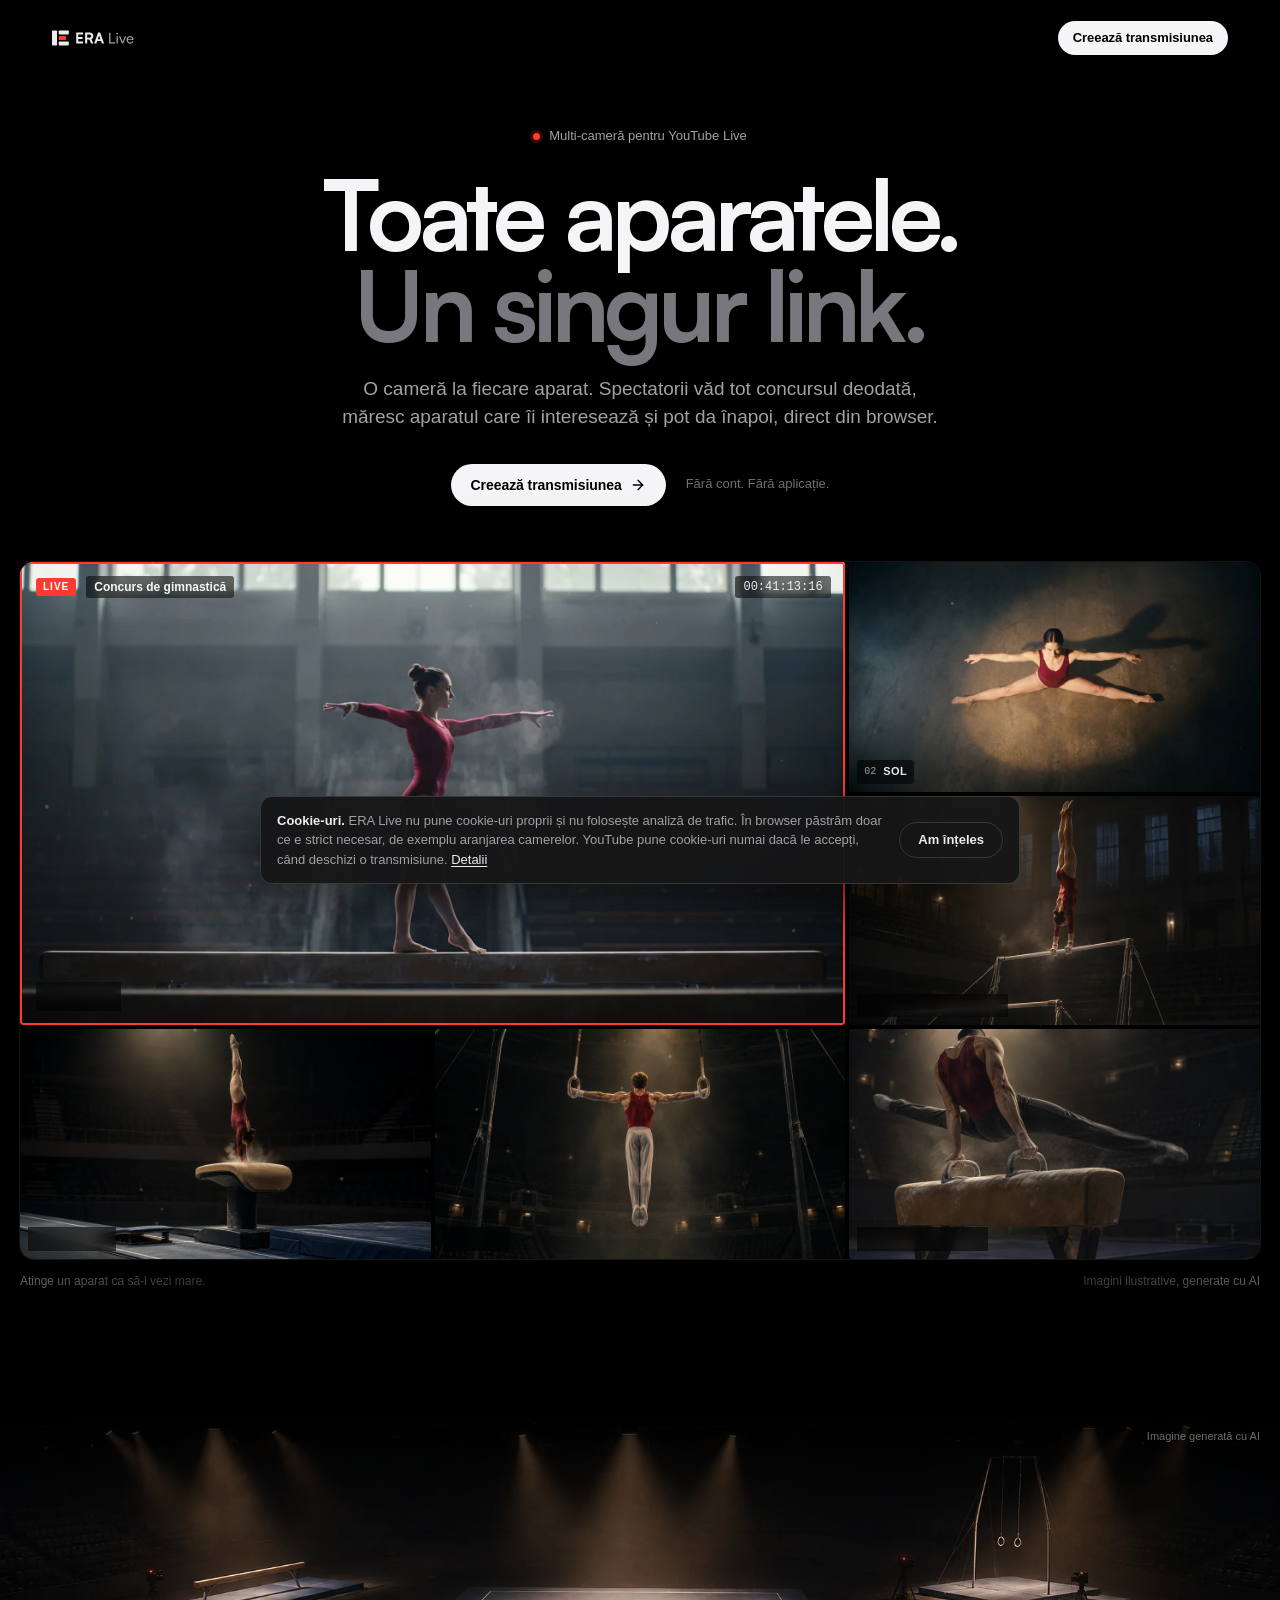
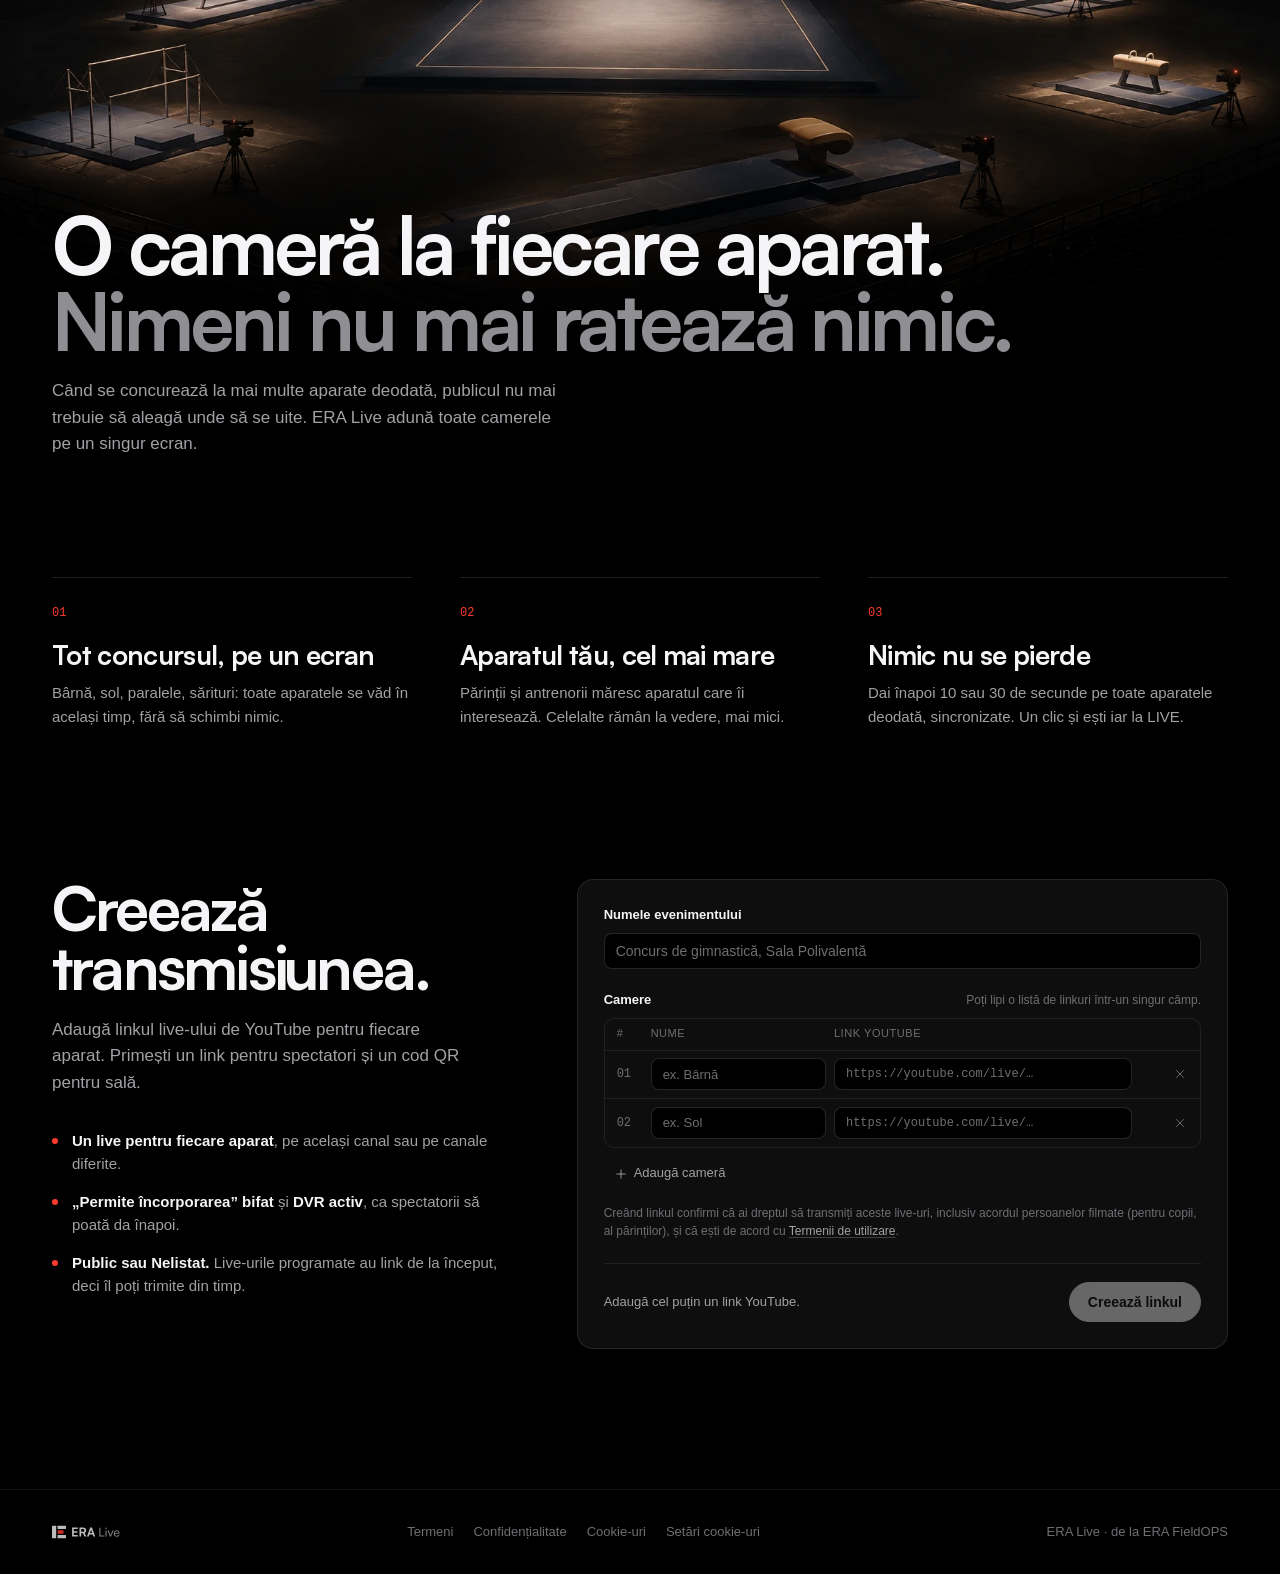
==== commit a70d4ec7: "ERA Live: cookie consent done properly The first version asked one bundled question ("Pornește camer" ====
--- a/live/index.html
+++ b/live/index.html
@@ -36,7 +36,7 @@
       <svg class="ico" viewBox="0 0 24 24" aria-hidden="true"><path d="M12 20h9"/><path d="M16.5 3.5a2.12 2.12 0 0 1 3 3L7 19l-4 1 1-4z"/></svg>
       <span class="lbl">Editează</span>
     </button>
-    <button type="button" class="btn icon" id="info" title="Termeni și confidențialitate" aria-label="Termeni și confidențialitate">
+    <button type="button" class="btn icon" id="info" title="Confidențialitate și cookie-uri" aria-label="Confidențialitate și cookie-uri">
       <svg class="ico" viewBox="0 0 24 24" aria-hidden="true"><circle cx="12" cy="12" r="9.5"/><line x1="12" y1="11" x2="12" y2="16.5"/><line x1="12" y1="7.6" x2="12" y2="7.7"/></svg>
     </button>
     <button type="button" class="btn icon" id="fullscreen" title="Ecran complet" aria-label="Ecran complet">
@@ -84,16 +84,25 @@
   <button type="button" class="tb sound" id="sound"></button>
 </div>
 
-<section class="gate" id="gate" hidden aria-labelledby="gateTitle">
-  <div class="gate-card">
-    <h2 id="gateTitle">Camerele vin de pe YouTube</h2>
-    <p>Ca să le pornească, browserul tău se conectează la YouTube (Google). YouTube primește adresa ta IP și poate salva cookie-uri pe dispozitivul tău.</p>
-    <button type="button" class="btn primary gate-go" id="gateOk">Pornește camerele</button>
-    <p class="fine">Apăsând „Pornește camerele” ești de acord cu <a href="termeni.html" target="_blank" rel="noopener">Termenii ERA Live</a> și cu <a href="https://www.youtube.com/t/terms" target="_blank" rel="noopener noreferrer">Termenii YouTube</a> și accepți cookie-urile YouTube, așa cum arată <a href="confidentialitate.html" target="_blank" rel="noopener">Politica de confidențialitate</a> și <a href="https://policies.google.com/privacy" target="_blank" rel="noopener noreferrer">Politica Google</a>. Alegerea rămâne 6 luni în acest browser și o poți retrage oricând din butonul ⓘ.</p>
-    <details class="gate-alt">
-      <summary>Fără acord: deschide camerele direct pe YouTube</summary>
-      <ul id="gateLinks"></ul>
-    </details>
+<section class="gate" id="gate" hidden>
+  <div class="gate-card" role="dialog" aria-labelledby="gateTitle" aria-describedby="gateText">
+    <p class="gate-kicker">Cookie-uri</p>
+    <h2 id="gateTitle" tabindex="-1">Camerele vin de pe YouTube</h2>
+    <div id="gateAsk">
+      <p id="gateText">Ca să le vezi aici, browserul tău se conectează la YouTube, serviciu al Google Ireland Limited. YouTube primește adresa ta IP și salvează cookie-uri și date similare pe dispozitivul tău, pentru funcționarea playerului, securitate, statistici și reclame. Google poate prelucra datele și în SUA.</p>
+      <p>Fără acordul tău nu se încarcă nimic de la YouTube.</p>
+      <div class="gate-btns">
+        <button type="button" class="gate-btn" id="gateNo">Refuz</button>
+        <button type="button" class="gate-btn" id="gateOk">Accept</button>
+      </div>
+      <p class="fine">Alegerea rămâne 6 luni în acest browser. O schimbi oricând din butonul ⓘ de sus. <a href="cookie-uri.html#youtube" target="_blank" rel="noopener">Ce cookie-uri pune YouTube</a></p>
+    </div>
+    <div id="gateRefused" hidden>
+      <p>Ai refuzat cookie-urile YouTube, așa că nu s-a încărcat nimic de la YouTube. Poți deschide fiecare cameră direct pe youtube.com, unde se aplică regulile YouTube:</p>
+      <ul class="gate-links" id="gateLinks"></ul>
+      <div class="gate-btns"><button type="button" class="gate-btn" id="gateRetry">M-am răzgândit, accept cookie-urile YouTube</button></div>
+    </div>
+    <p class="gate-terms">Folosind ERA Live accepți <a href="termeni.html" target="_blank" rel="noopener">Termenii de utilizare</a> și <a href="https://www.youtube.com/t/terms" target="_blank" rel="noopener noreferrer">Termenii YouTube</a>. Cum sunt folosite datele: <a href="confidentialitate.html" target="_blank" rel="noopener">Politica de confidențialitate</a> și <a href="https://policies.google.com/privacy" target="_blank" rel="noopener noreferrer">Politica Google</a>.</p>
   </div>
 </section>
 
@@ -101,21 +110,25 @@
 
 <dialog class="share" id="infoDlg" aria-labelledby="infoTitle">
   <div class="share-head">
-    <h2 id="infoTitle">Termeni și confidențialitate</h2>
+    <h2 id="infoTitle">Confidențialitate și cookie-uri</h2>
     <button type="button" class="btn icon" id="infoClose" aria-label="Închide">
       <svg class="ico" viewBox="0 0 24 24" aria-hidden="true"><line x1="18" y1="6" x2="6" y2="18"/><line x1="6" y1="6" x2="18" y2="18"/></svg>
     </button>
   </div>
   <p>ERA Live nu are conturi și nu trimite date despre tine către noi. Camerele sunt redate de playerul YouTube.</p>
+  <div class="cs">
+    <p class="cs-title">Cookie-uri YouTube</p>
+    <p class="cs-line" id="csLine"></p>
+    <div class="share-row"><button type="button" class="btn" id="csNo">Refuz</button><button type="button" class="btn" id="csOk">Accept</button></div>
+  </div>
   <ul class="info-links">
+    <li><a href="cookie-uri.html" target="_blank" rel="noopener">Politica de cookie-uri <small>ERA Live</small></a></li>
     <li><a href="termeni.html" target="_blank" rel="noopener">Termeni de utilizare <small>ERA Live</small></a></li>
     <li><a href="confidentialitate.html" target="_blank" rel="noopener">Politica de confidențialitate <small>ERA Live</small></a></li>
-    <li><a href="cookie-uri.html" target="_blank" rel="noopener">Politica de cookie-uri <small>ERA Live</small></a></li>
     <li><a href="https://www.youtube.com/t/terms" target="_blank" rel="noopener noreferrer">Termenii YouTube <small>youtube.com</small></a></li>
     <li><a href="https://policies.google.com/privacy" target="_blank" rel="noopener noreferrer">Politica de confidențialitate Google <small>google.com</small></a></li>
   </ul>
-  <div class="share-row"><button type="button" class="btn" id="revoke">Retrage acordul pentru YouTube</button></div>
-  <p class="info-note" id="revokeNote">Camerele se opresc și YouTube nu se mai încarcă până nu îți dai din nou acordul. Cookie-urile puse deja de YouTube le ștergi din setările browserului.</p>
+  <p class="info-note">Dacă refuzi după ce ai acceptat, camerele se opresc și YouTube nu se mai încarcă. Cookie-urile puse deja de YouTube le ștergi din setările browserului.</p>
 </dialog>
 
 <dialog class="share" id="shareDlg" aria-labelledby="shareTitle">
@@ -229,9 +242,14 @@
 
   <footer class="lfoot"><div class="wrap">
     <img src="logo/era-live-logo-dark.svg" alt="ERA Live" width="68" height="20">
-    <nav aria-label="Informații legale"><a href="termeni.html">Termeni</a><a href="confidentialitate.html">Confidențialitate</a><a href="cookie-uri.html">Cookie-uri</a></nav>
+    <nav aria-label="Informații legale"><a href="termeni.html">Termeni</a><a href="confidentialitate.html">Confidențialitate</a><a href="cookie-uri.html">Cookie-uri</a><a href="cookie-uri.html#acord">Setări cookie-uri</a></nav>
     <span>ERA Live · de la <a href="../">ERA FieldOPS</a></span>
   </div></footer>
+
+  <div class="cnotice" id="cnotice" role="region" aria-label="Informare despre cookie-uri" hidden>
+    <p><b>Cookie-uri.</b> ERA Live nu pune cookie-uri proprii și nu folosește analiză de trafic. În browser păstrăm doar ce e strict necesar, de exemplu aranjarea camerelor. YouTube pune cookie-uri numai dacă le accepți, când deschizi o transmisiune. <a href="cookie-uri.html">Detalii</a></p>
+    <button type="button" class="btn" id="cnoticeOk">Am înțeles</button>
+  </div>
 </div>
 
 <script src="app.js"></script>
--- a/live/app.css
+++ b/live/app.css
@@ -209,20 +209,35 @@
 .info-links small { color: var(--text-3); font-size: 12px; }
 .info-note { margin-top: 8px; font-size: 12px; color: var(--text-3); }
 
-/* ---------- YouTube consent: nothing from YouTube loads before this is accepted ---------- */
+/* ---------- YouTube consent: nothing from YouTube loads before "Accept" ---------- */
 .gate { position: fixed; z-index: 35; inset: 0; display: grid; place-items: center; padding: 104px 16px 24px; overflow-y: auto; background: rgba(11, 11, 12, 0.72); -webkit-backdrop-filter: blur(6px); backdrop-filter: blur(6px); }
-.gate-card { width: min(460px, 100%); padding: 24px; border-radius: 12px; border: 1px solid var(--line-2); background: var(--surface); box-shadow: 0 24px 64px rgba(0, 0, 0, 0.6); }
-.gate-card h2 { font-size: 17px; font-weight: 600; letter-spacing: -0.01em; }
+.gate-card { width: min(480px, 100%); padding: 24px; border-radius: 12px; border: 1px solid var(--line-2); background: var(--surface); box-shadow: 0 24px 64px rgba(0, 0, 0, 0.6); }
+.gate-kicker { font-size: 11px; font-weight: 600; letter-spacing: 0.08em; text-transform: uppercase; color: var(--text-3); }
+.gate-card h2 { margin-top: 4px; font-size: 17px; font-weight: 600; letter-spacing: -0.01em; }
+.gate-card h2:focus { outline: none; }
 .gate-card p { margin-top: 8px; color: var(--text-2); }
 .gate-card .fine { margin-top: 12px; font-size: 12px; color: var(--text-3); }
 .gate-card a { color: var(--text-2); text-decoration: underline; text-decoration-color: var(--line-2); text-underline-offset: 2px; }
 .gate-card a:hover { color: var(--text); }
-.gate-go { margin-top: 18px; width: 100%; height: 40px; justify-content: center; border-radius: 999px; font-size: 14px; }
-.gate-alt { margin-top: 16px; padding-top: 12px; border-top: 1px solid var(--line); color: var(--text-2); font-size: 12px; }
-.gate-alt summary { cursor: pointer; }
-.gate-alt ul { list-style: none; margin-top: 8px; display: grid; gap: 2px; }
-.gate-alt li a { display: flex; gap: 8px; padding: 4px 0; text-decoration: none; color: var(--text); }
-.gate-alt li a span { font: 11px/1.6 var(--mono); color: var(--text-3); }
+/* refusing is exactly as easy and as visible as accepting: same size, colour and weight */
+.gate-btns { display: flex; gap: 8px; margin-top: 18px; }
+.gate-btn { flex: 1; min-height: 42px; padding: 8px 14px; border-radius: 999px; border: 1px solid var(--line-2); background: var(--surface-2); color: var(--text); font-size: 14px; font-weight: 600; transition: background 0.15s, border-color 0.15s; }
+.gate-btn:hover { background: var(--surface-3); border-color: rgba(255, 255, 255, 0.28); }
+.gate-card .gate-links { list-style: none; margin-top: 10px; display: grid; gap: 2px; }
+.gate-card .gate-links a { display: flex; gap: 8px; padding: 4px 0; text-decoration: none; color: var(--text); }
+.gate-card .gate-links a span { font: 11px/1.6 var(--mono); color: var(--text-3); }
+.gate-card .gate-terms { margin-top: 16px; padding-top: 12px; border-top: 1px solid var(--line); font-size: 12px; color: var(--text-3); }
+.cs { margin-top: 14px; padding: 12px 14px; border-radius: 8px; border: 1px solid var(--line-2); background: var(--bg); }
+.cs-title { font-weight: 600; }
+.cs-line { margin-top: 2px; color: var(--text-2); font-size: 12px; }
+.cs .share-row { margin-top: 10px; }
+.cs .btn[aria-pressed="true"] { background: var(--surface-3); border-color: rgba(255, 255, 255, 0.3); }
+/* first visit on the landing: information only, there is nothing to accept here */
+.cnotice { position: fixed; z-index: 70; left: 16px; right: 16px; bottom: 16px; max-width: 760px; margin: 0 auto; display: flex; align-items: center; gap: 16px; padding: 14px 16px; border-radius: 12px; border: 1px solid var(--line-2); background: rgba(22, 22, 23, 0.97); box-shadow: 0 18px 50px rgba(0, 0, 0, 0.6); font-size: 13px; line-height: 1.5; color: var(--text-2); }
+.cnotice b { color: var(--text); }
+.cnotice a { color: var(--text); text-decoration: underline; text-underline-offset: 2px; }
+.cnotice .btn { flex: none; height: 36px; padding: 0 18px; border-radius: 999px; color: var(--text); font-weight: 600; }
+@media (max-width: 560px) { .cnotice { flex-direction: column; align-items: stretch; } .cnotice .btn { justify-content: center; } }
 
 /* ---------- landing (setup) ---------- */
 @font-face {
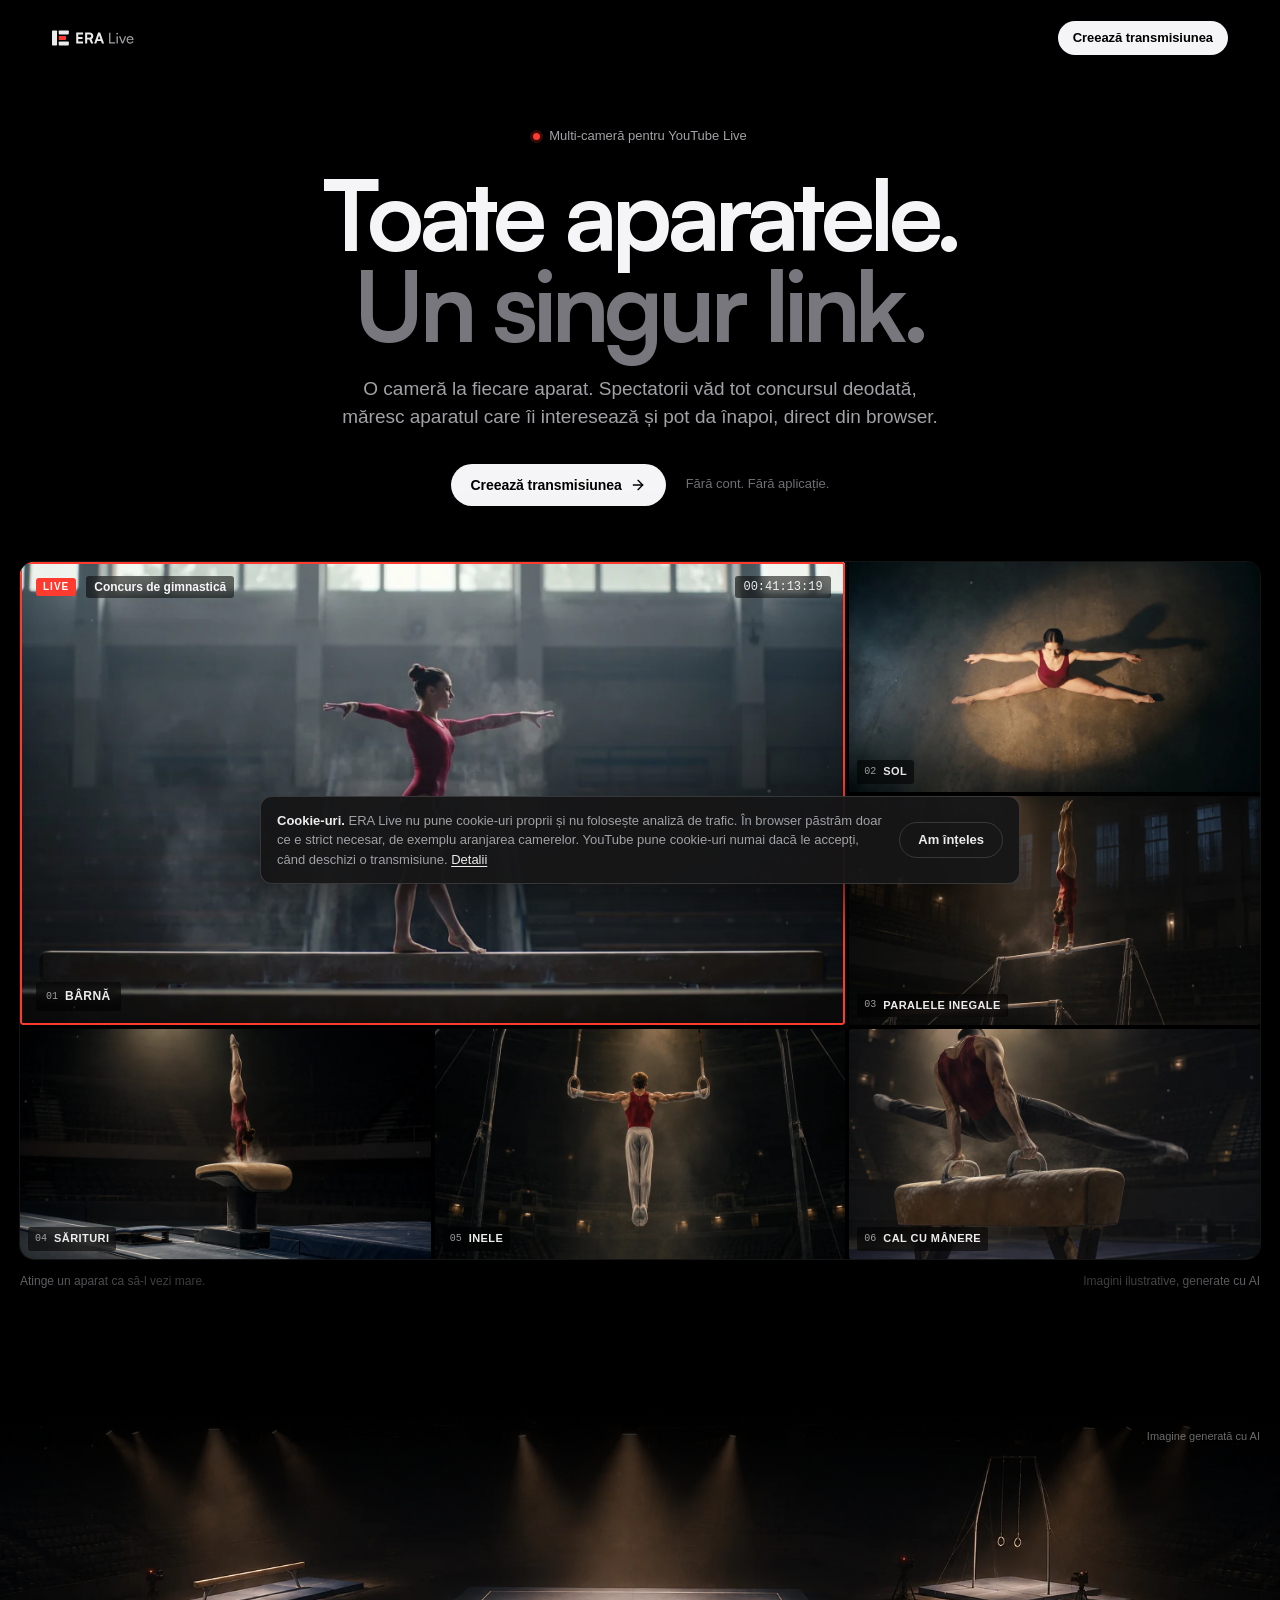
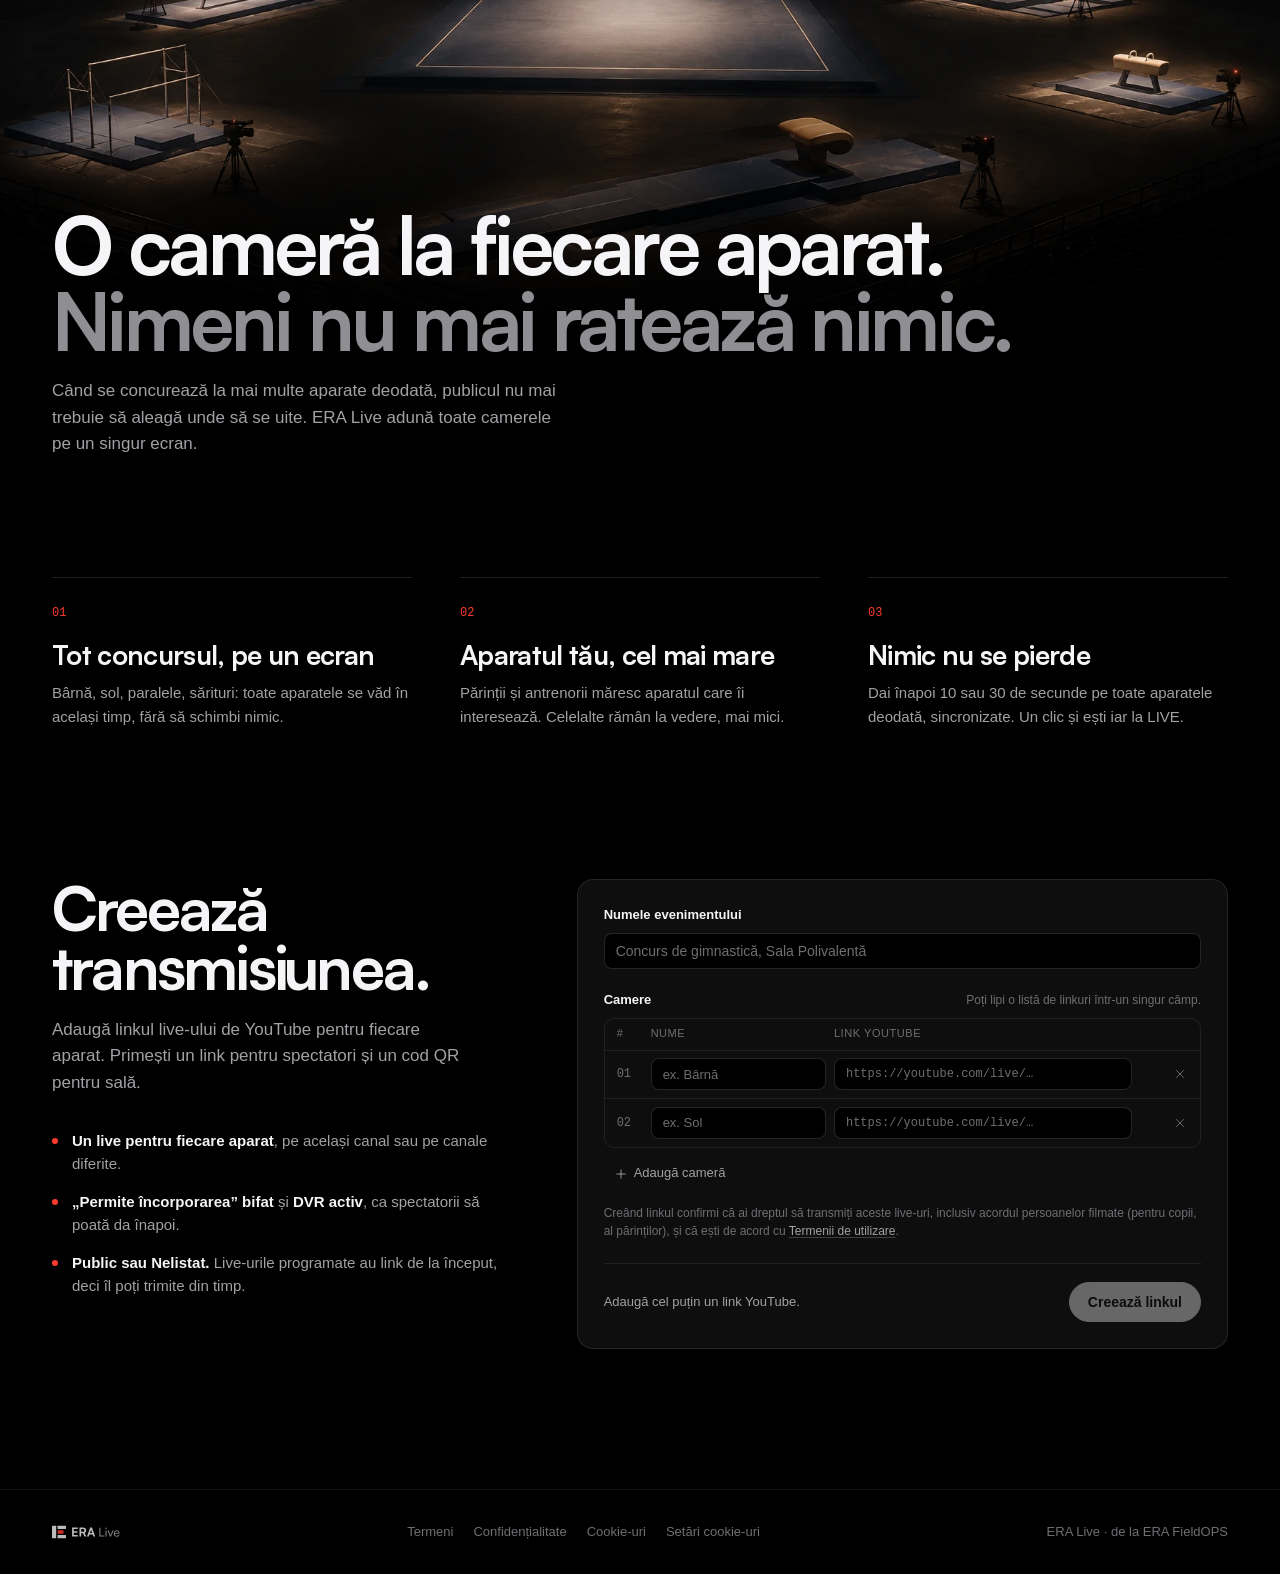
==== commit a37c65a5: "ERA Live: put a camera anywhere in Liber In Liber a camera now stays where it is dropped. Drag it by" ====
--- a/live/index.html
+++ b/live/index.html
@@ -48,8 +48,11 @@
       <button type="button" data-layout="grid" title="Grilă — toate egale (G)" aria-label="Grilă"><svg class="ico" viewBox="0 0 24 24" aria-hidden="true"><rect x="3" y="4" width="8" height="7" rx="1"/><rect x="13" y="4" width="8" height="7" rx="1"/><rect x="3" y="13" width="8" height="7" rx="1"/><rect x="13" y="13" width="8" height="7" rx="1"/></svg></button>
       <button type="button" data-layout="focus" title="Focus — una mare, restul mici (F)" aria-label="Focus"><svg class="ico" viewBox="0 0 24 24" aria-hidden="true"><rect x="3" y="4" width="13" height="16" rx="1"/><rect x="18" y="4" width="3" height="4.5" rx="0.5"/><rect x="18" y="9.75" width="3" height="4.5" rx="0.5"/><rect x="18" y="15.5" width="3" height="4.5" rx="0.5"/></svg></button>
       <button type="button" data-layout="single" title="O singură cameră (U)" aria-label="O singură cameră"><svg class="ico" viewBox="0 0 24 24" aria-hidden="true"><rect x="3" y="5" width="18" height="14" rx="1"/></svg></button>
-      <button type="button" data-layout="free" title="Liber — fiecare cu mărimea ei; trage de colțul unei camere (L)" aria-label="Liber"><svg class="ico" viewBox="0 0 24 24" aria-hidden="true"><rect x="3" y="4" width="11" height="9" rx="1"/><rect x="16" y="4" width="5" height="5" rx="0.5"/><rect x="16" y="11" width="5" height="9" rx="0.5"/><rect x="3" y="15" width="11" height="5" rx="1"/></svg></button>
-    </div>
+      <button type="button" data-layout="free" title="Liber — pune camerele oriunde: trage de bara unei camere ca s-o muți, de colț ca s-o mărești (L)" aria-label="Liber"><svg class="ico" viewBox="0 0 24 24" aria-hidden="true"><rect x="3" y="4" width="11" height="9" rx="1"/><rect x="16" y="4" width="5" height="5" rx="0.5"/><rect x="16" y="11" width="5" height="9" rx="0.5"/><rect x="3" y="15" width="11" height="5" rx="1"/></svg></button>
+    </div>
+    <button type="button" class="btn has-lbl tidy" id="tidy" title="Aranjează camerele una lângă alta, fără goluri (A)" aria-label="Aranjează camerele" hidden>
+      <svg class="ico" viewBox="0 0 24 24" aria-hidden="true"><rect x="3" y="4" width="10" height="7" rx="1"/><rect x="15" y="4" width="6" height="7" rx="1"/><rect x="3" y="13" width="6" height="7" rx="1"/><path d="M13 16.5h8m-3-3 3 3-3 3"/></svg><span class="lbl">Aranjează</span>
+    </button>
     <span class="vr"></span>
     <div class="chips" id="chips" role="group" aria-label="Camere"></div>
   </div>
--- a/live/app.css
+++ b/live/app.css
@@ -125,6 +125,12 @@
 .tile:hover .grip, .tile.resizing .grip { opacity: 1; }
 @media (hover: none) { .grip { opacity: 0.7; } }
 .stage[data-layout="single"] .grip { display: none; }
+/* Liber: where a moving edge lines up with another camera */
+.guide { position: absolute; left: 0; top: 0; z-index: 25; pointer-events: none; background: rgba(255, 255, 255, 0.7); }
+.guide.v { width: 1px; height: 100%; }
+.guide.h { width: 100%; height: 1px; }
+.btn.tidy { height: 26px; padding: 0 8px; font-size: 12px; color: var(--text-2); }
+.btn.tidy:hover { color: var(--text); }
 .size-tag { position: absolute; left: 50%; top: 50%; translate: -50% -50%; z-index: 3; pointer-events: none; padding: 5px 8px; border-radius: 4px; background: rgba(0, 0, 0, 0.82); font: 500 12px/1 var(--mono); }
 
 /* ---------- transport ---------- */
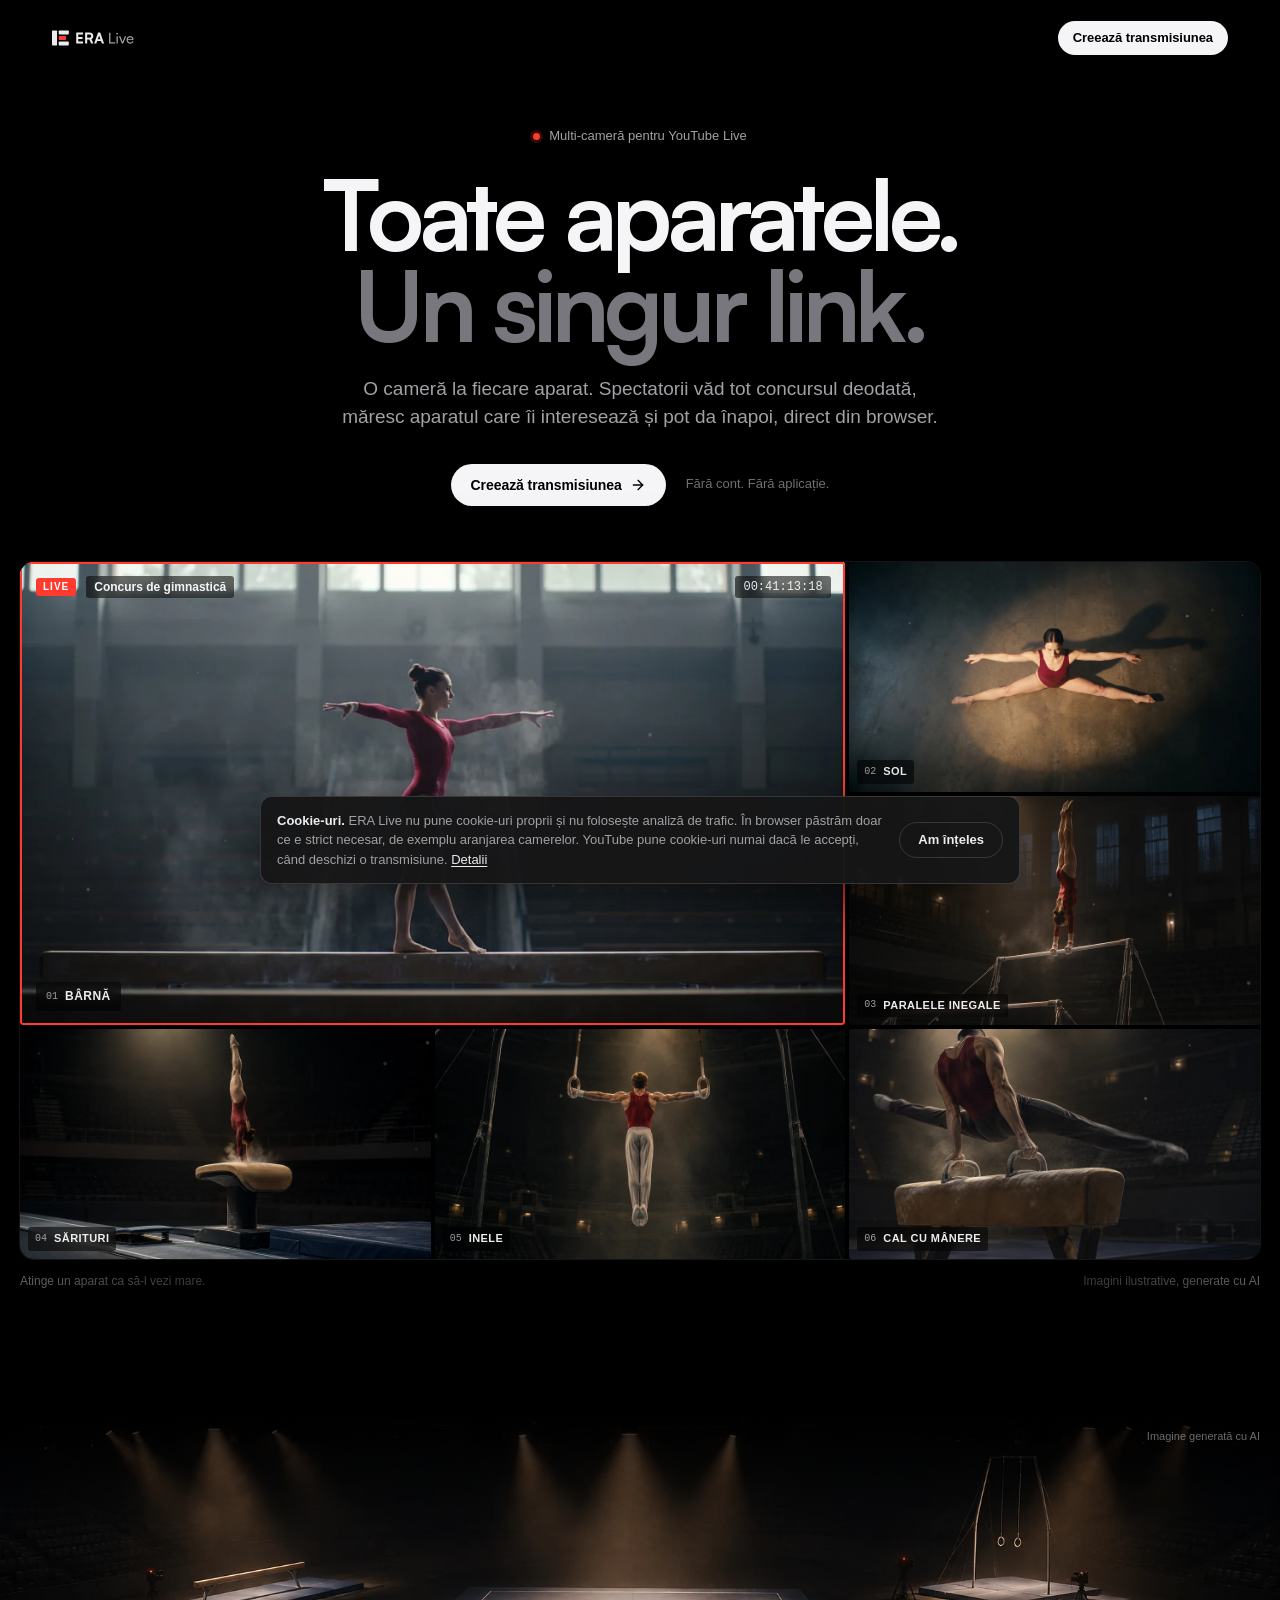
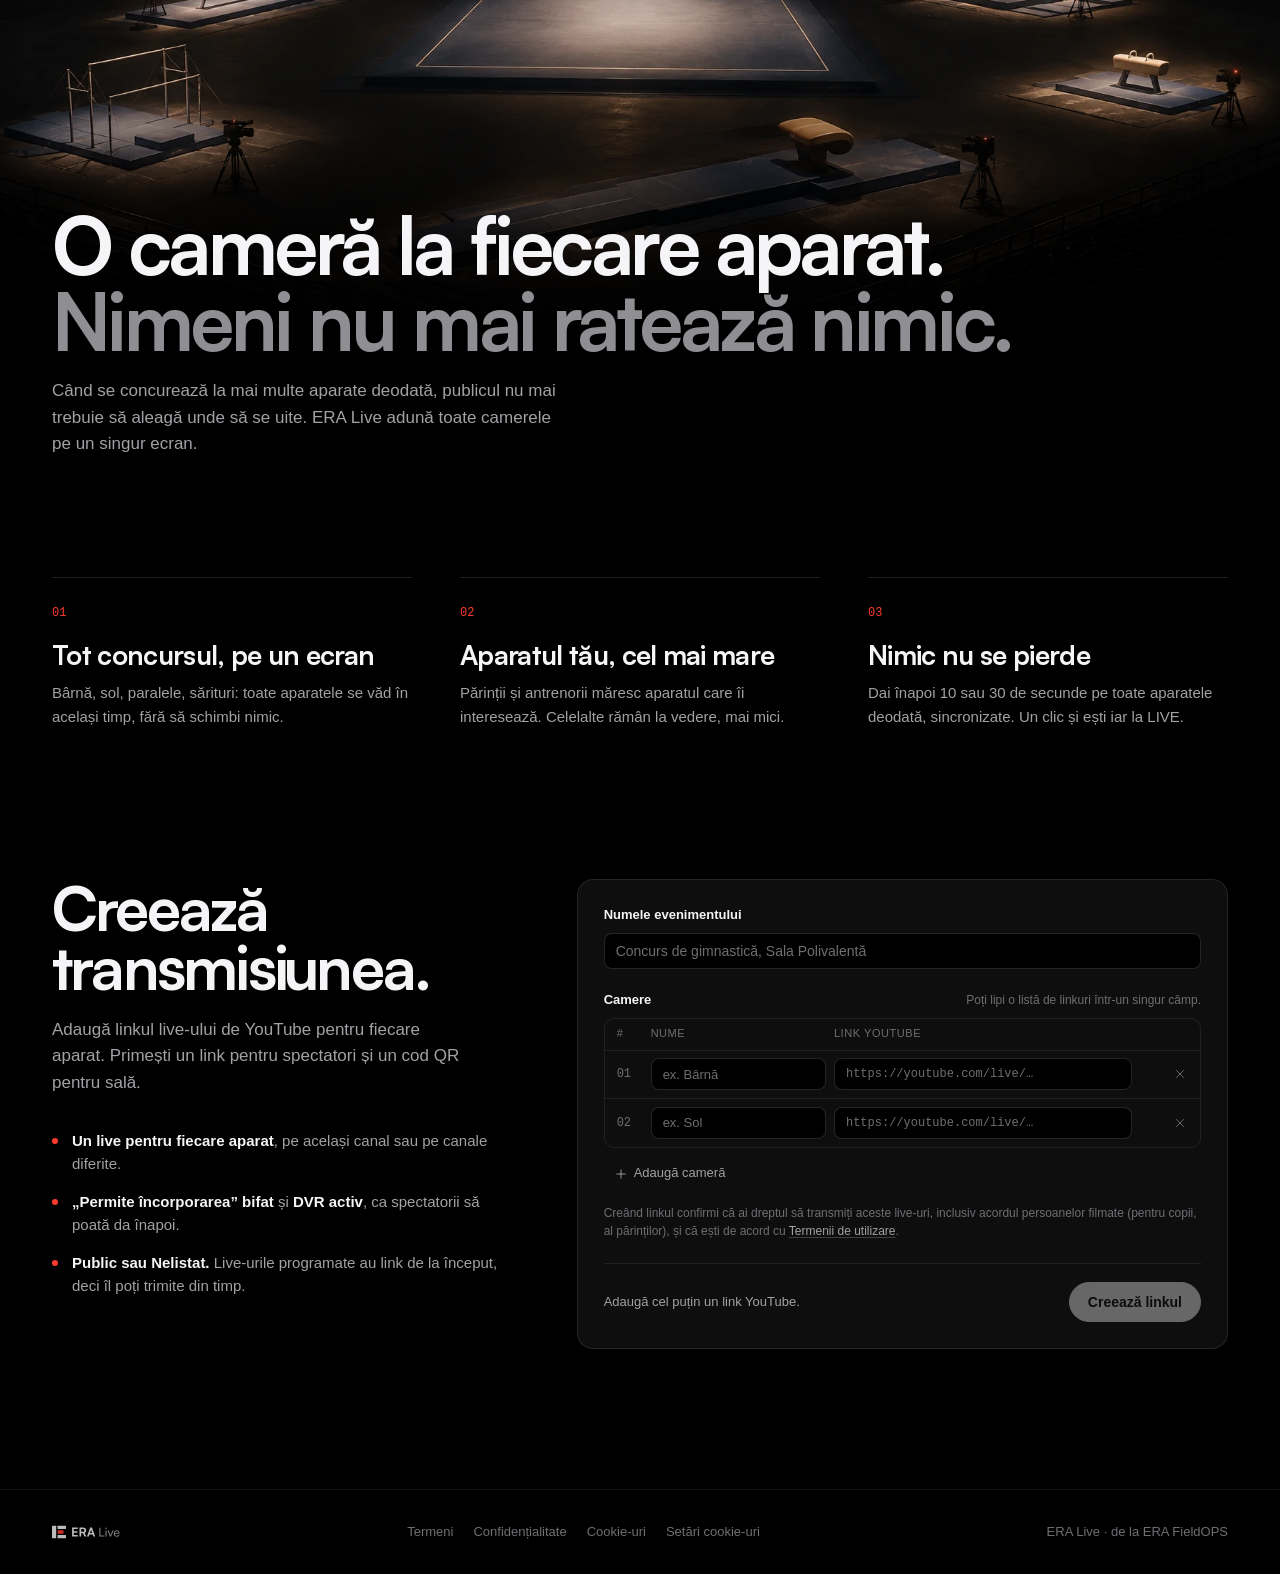
==== commit 9dea82a7: "ERA Live: version the script and stylesheet so fixes reach phones at once The page loaded app.js and" ====
--- a/live/index.html
+++ b/live/index.html
@@ -17,7 +17,7 @@
 <meta property="og:image:width" content="1200">
 <meta property="og:image:height" content="630">
 <meta name="twitter:card" content="summary_large_image">
-<link rel="stylesheet" href="app.css">
+<link rel="stylesheet" href="app.css?v=27">
 </head>
 <body>
 
@@ -255,6 +255,6 @@
   </div>
 </div>
 
-<script src="app.js"></script>
+<script src="app.js?v=27"></script>
 </body>
 </html>
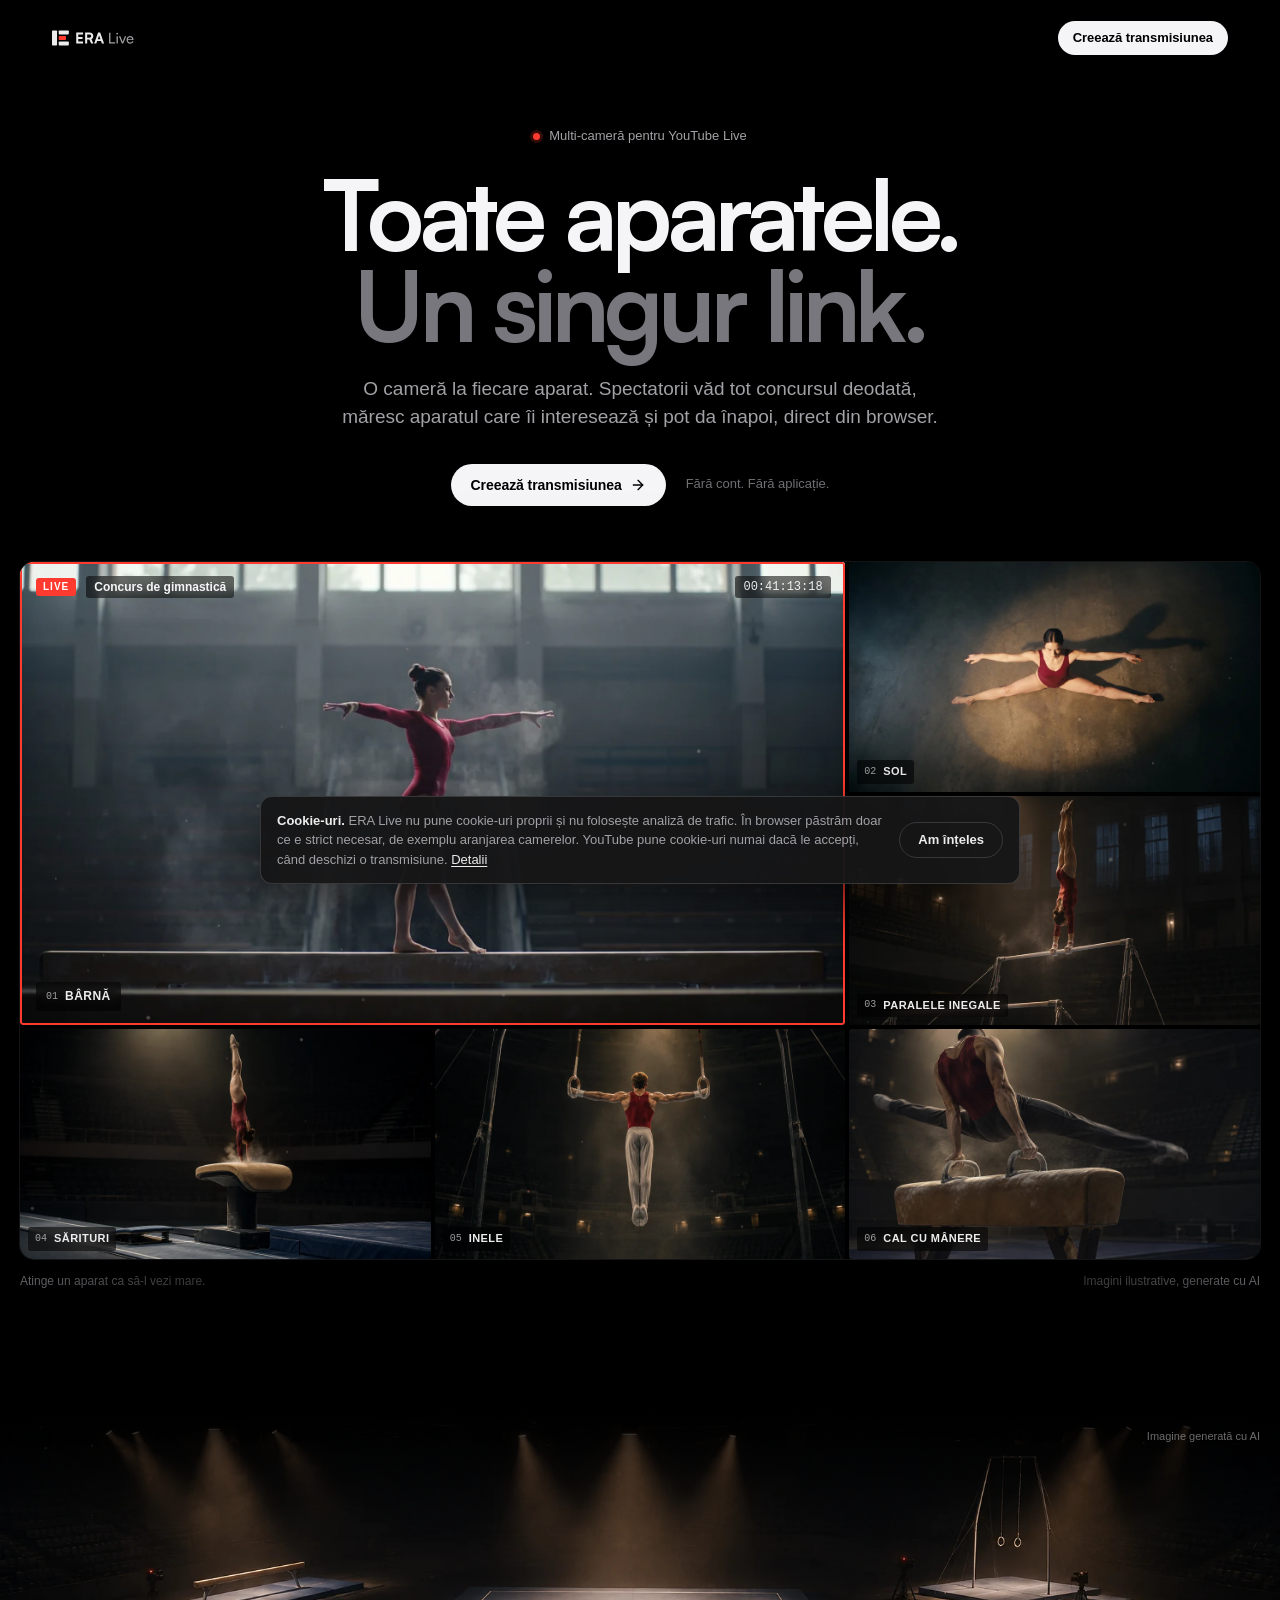
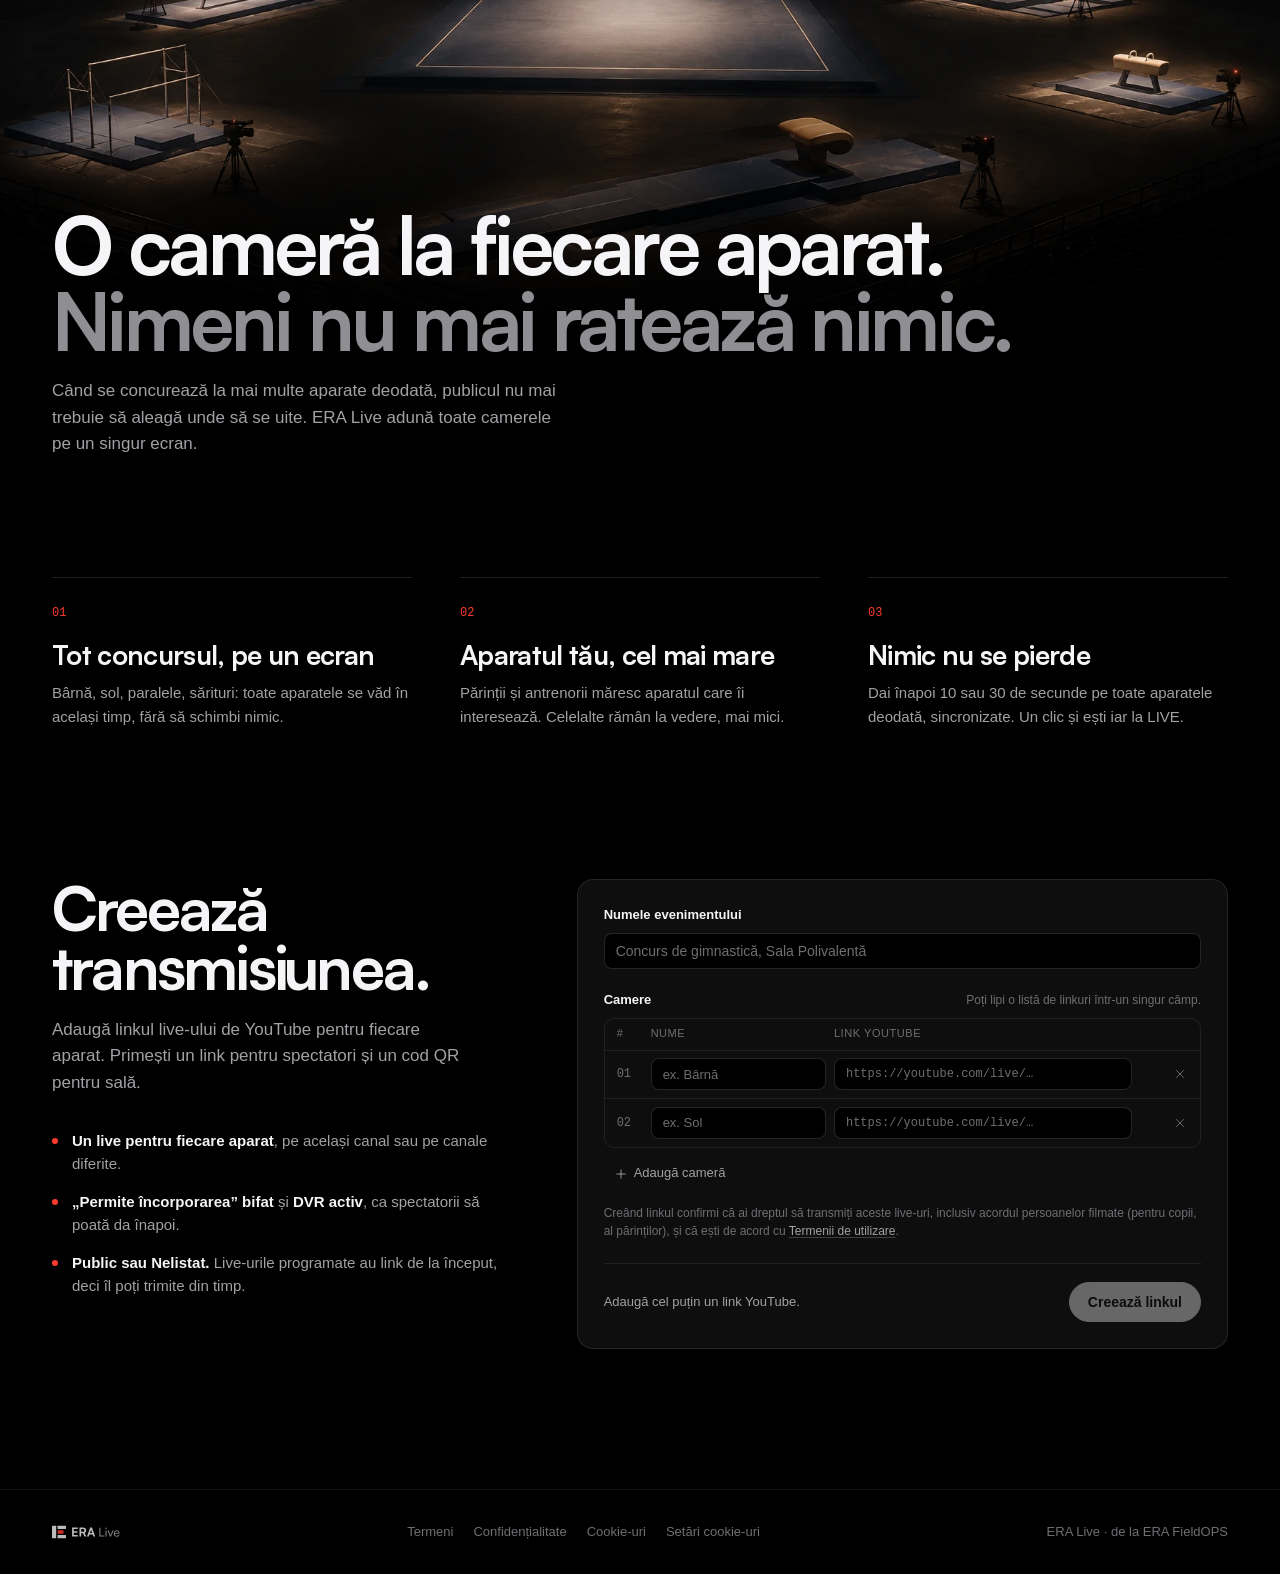
==== commit 1aafb0b1: "ERA Live: only call a camera "at its stream's end" when it really is On a real event the clock sync " ====
--- a/live/index.html
+++ b/live/index.html
@@ -17,7 +17,7 @@
 <meta property="og:image:width" content="1200">
 <meta property="og:image:height" content="630">
 <meta name="twitter:card" content="summary_large_image">
-<link rel="stylesheet" href="app.css?v=27">
+<link rel="stylesheet" href="app.css?v=28">
 </head>
 <body>
 
@@ -255,6 +255,6 @@
   </div>
 </div>
 
-<script src="app.js?v=27"></script>
+<script src="app.js?v=28"></script>
 </body>
 </html>
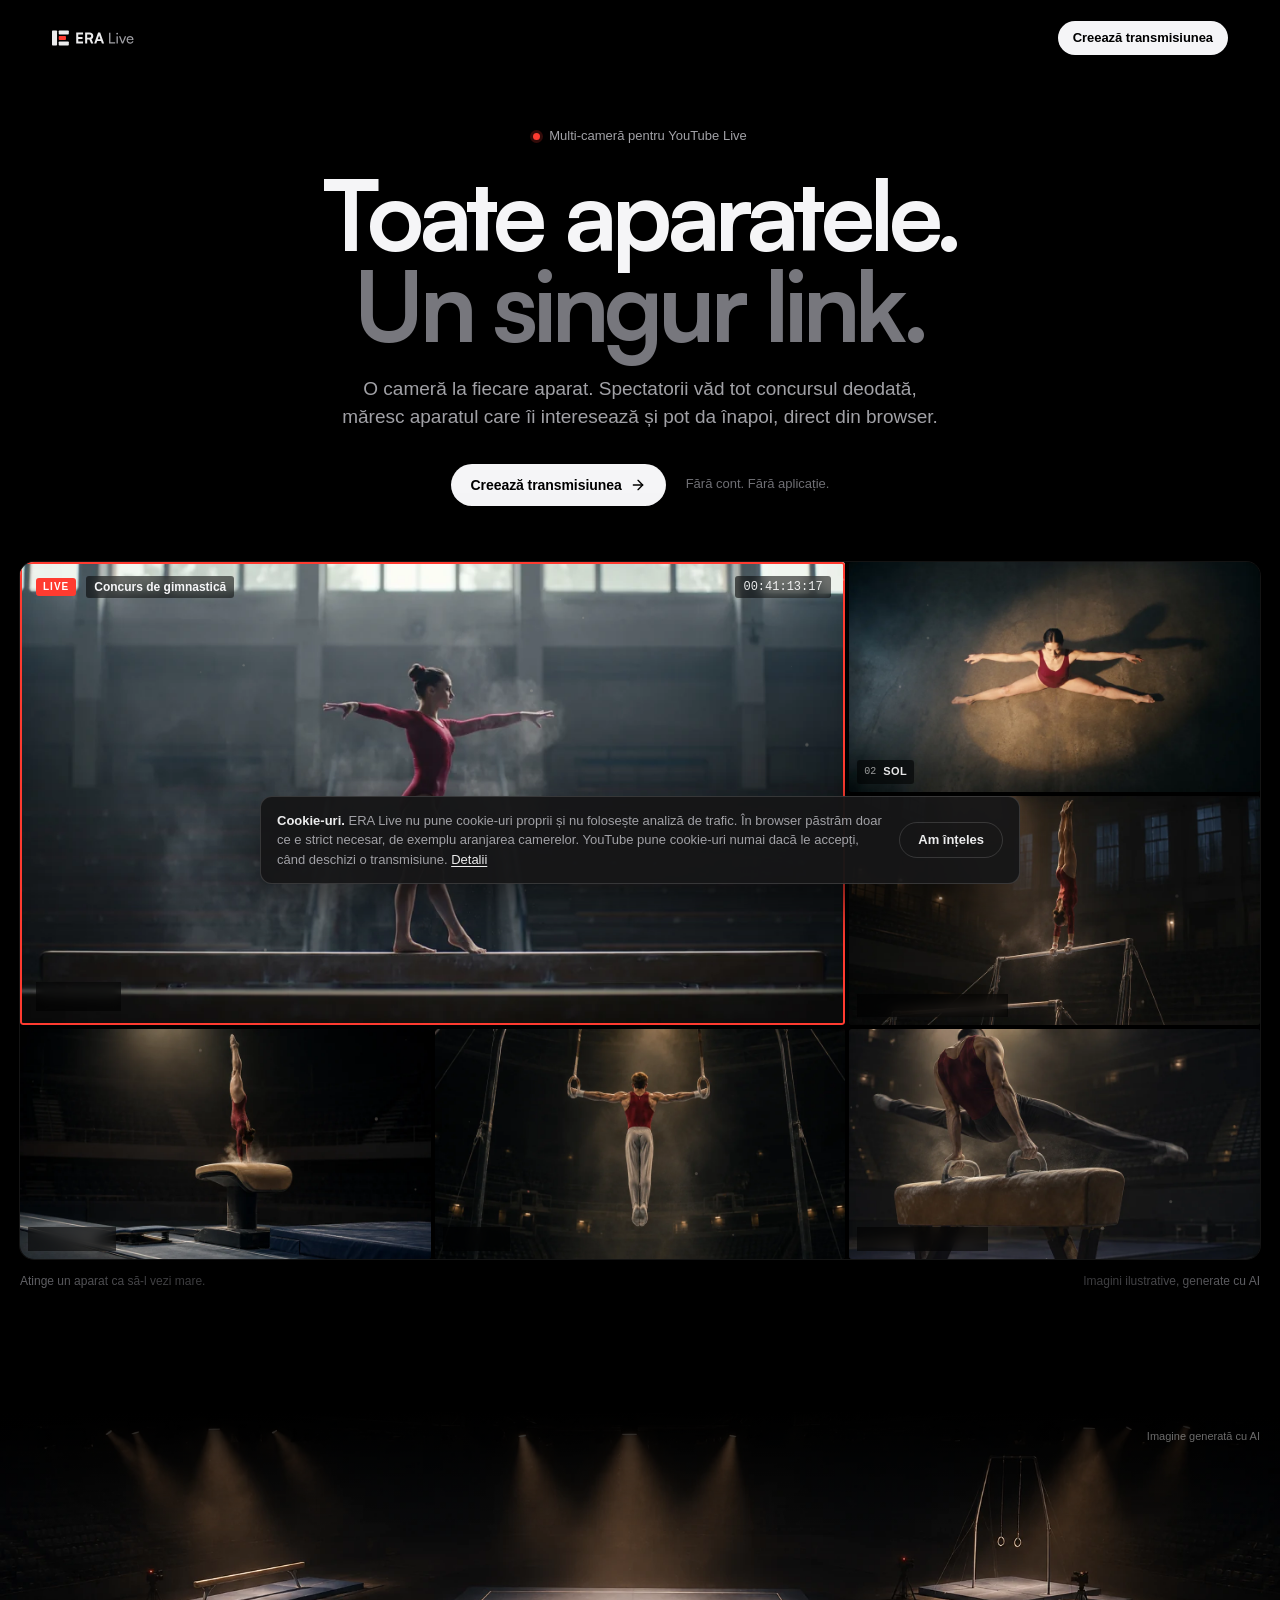
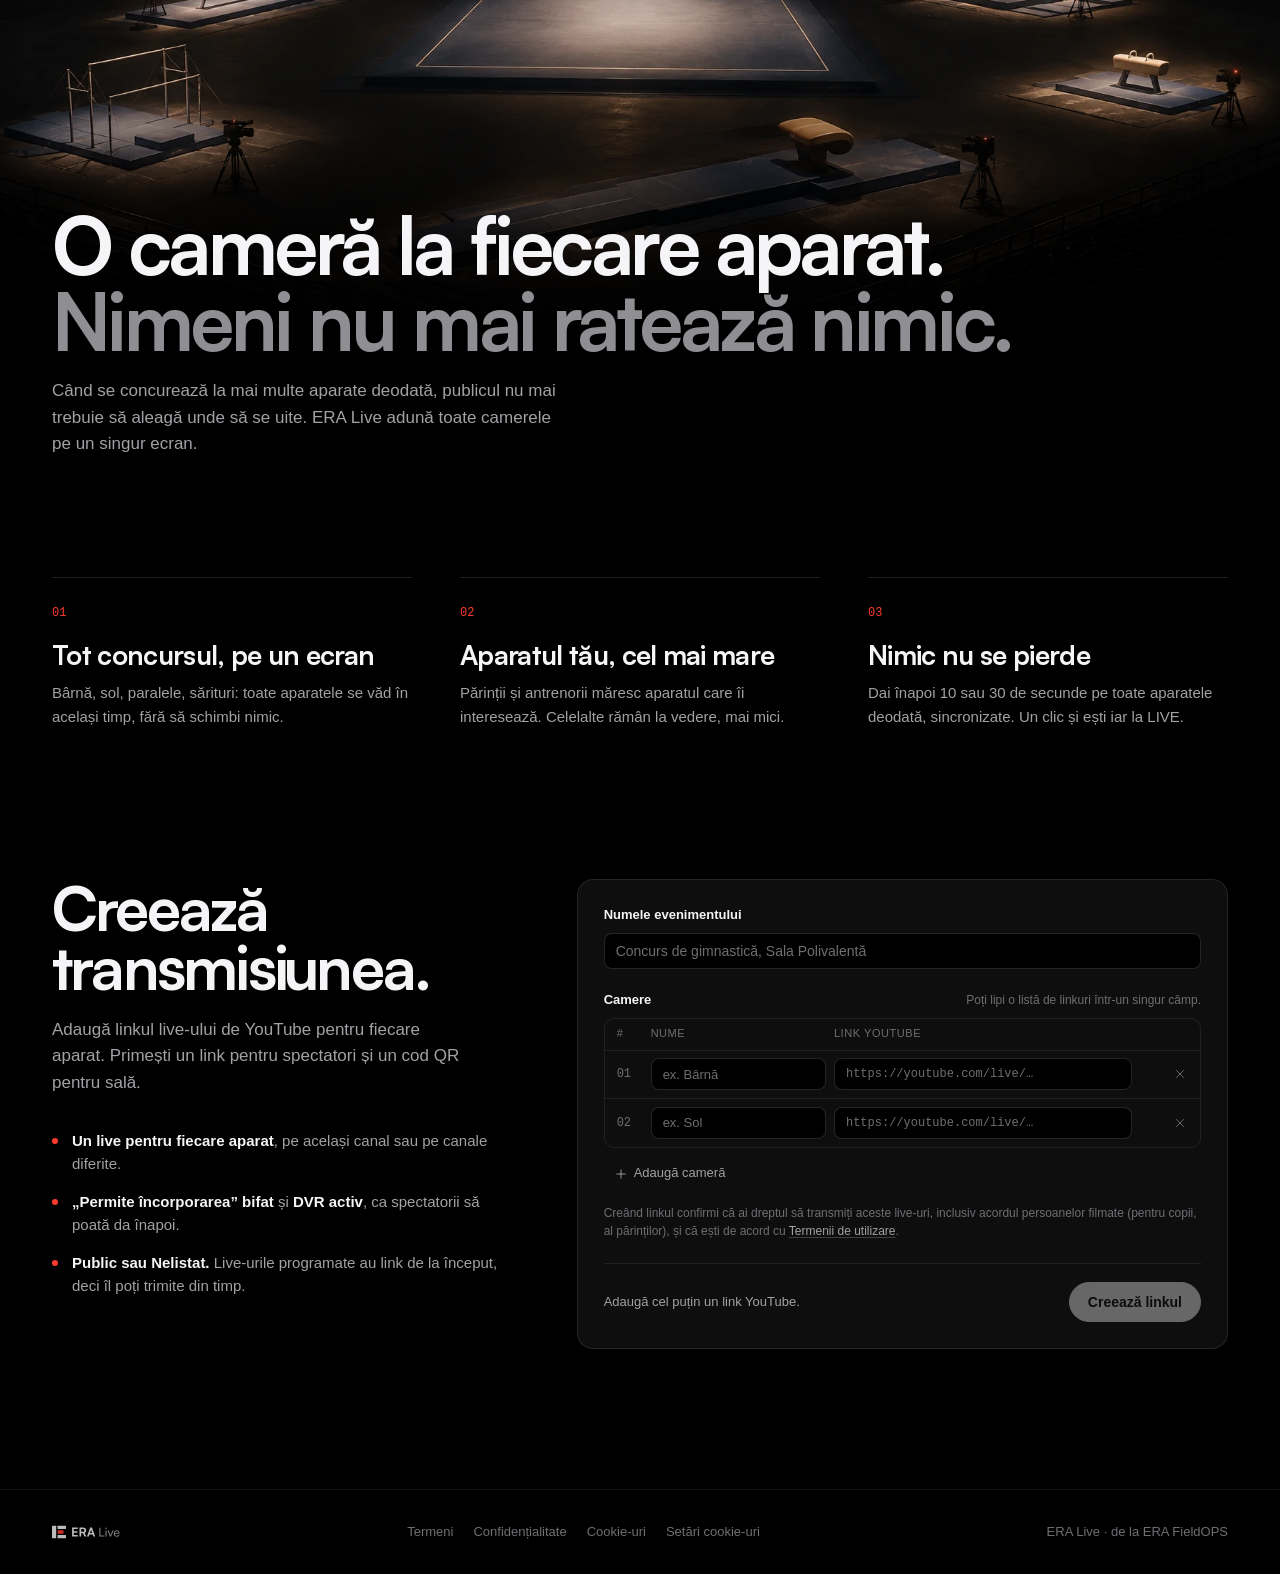
==== commit 0a8aa676: "ERA Live: line up the cameras in replays by the YouTube clock After the event the streams turned int" ====
--- a/live/index.html
+++ b/live/index.html
@@ -17,7 +17,7 @@
 <meta property="og:image:width" content="1200">
 <meta property="og:image:height" content="630">
 <meta name="twitter:card" content="summary_large_image">
-<link rel="stylesheet" href="app.css?v=28">
+<link rel="stylesheet" href="app.css?v=29">
 </head>
 <body>
 
@@ -255,6 +255,6 @@
   </div>
 </div>
 
-<script src="app.js?v=28"></script>
+<script src="app.js?v=29"></script>
 </body>
 </html>
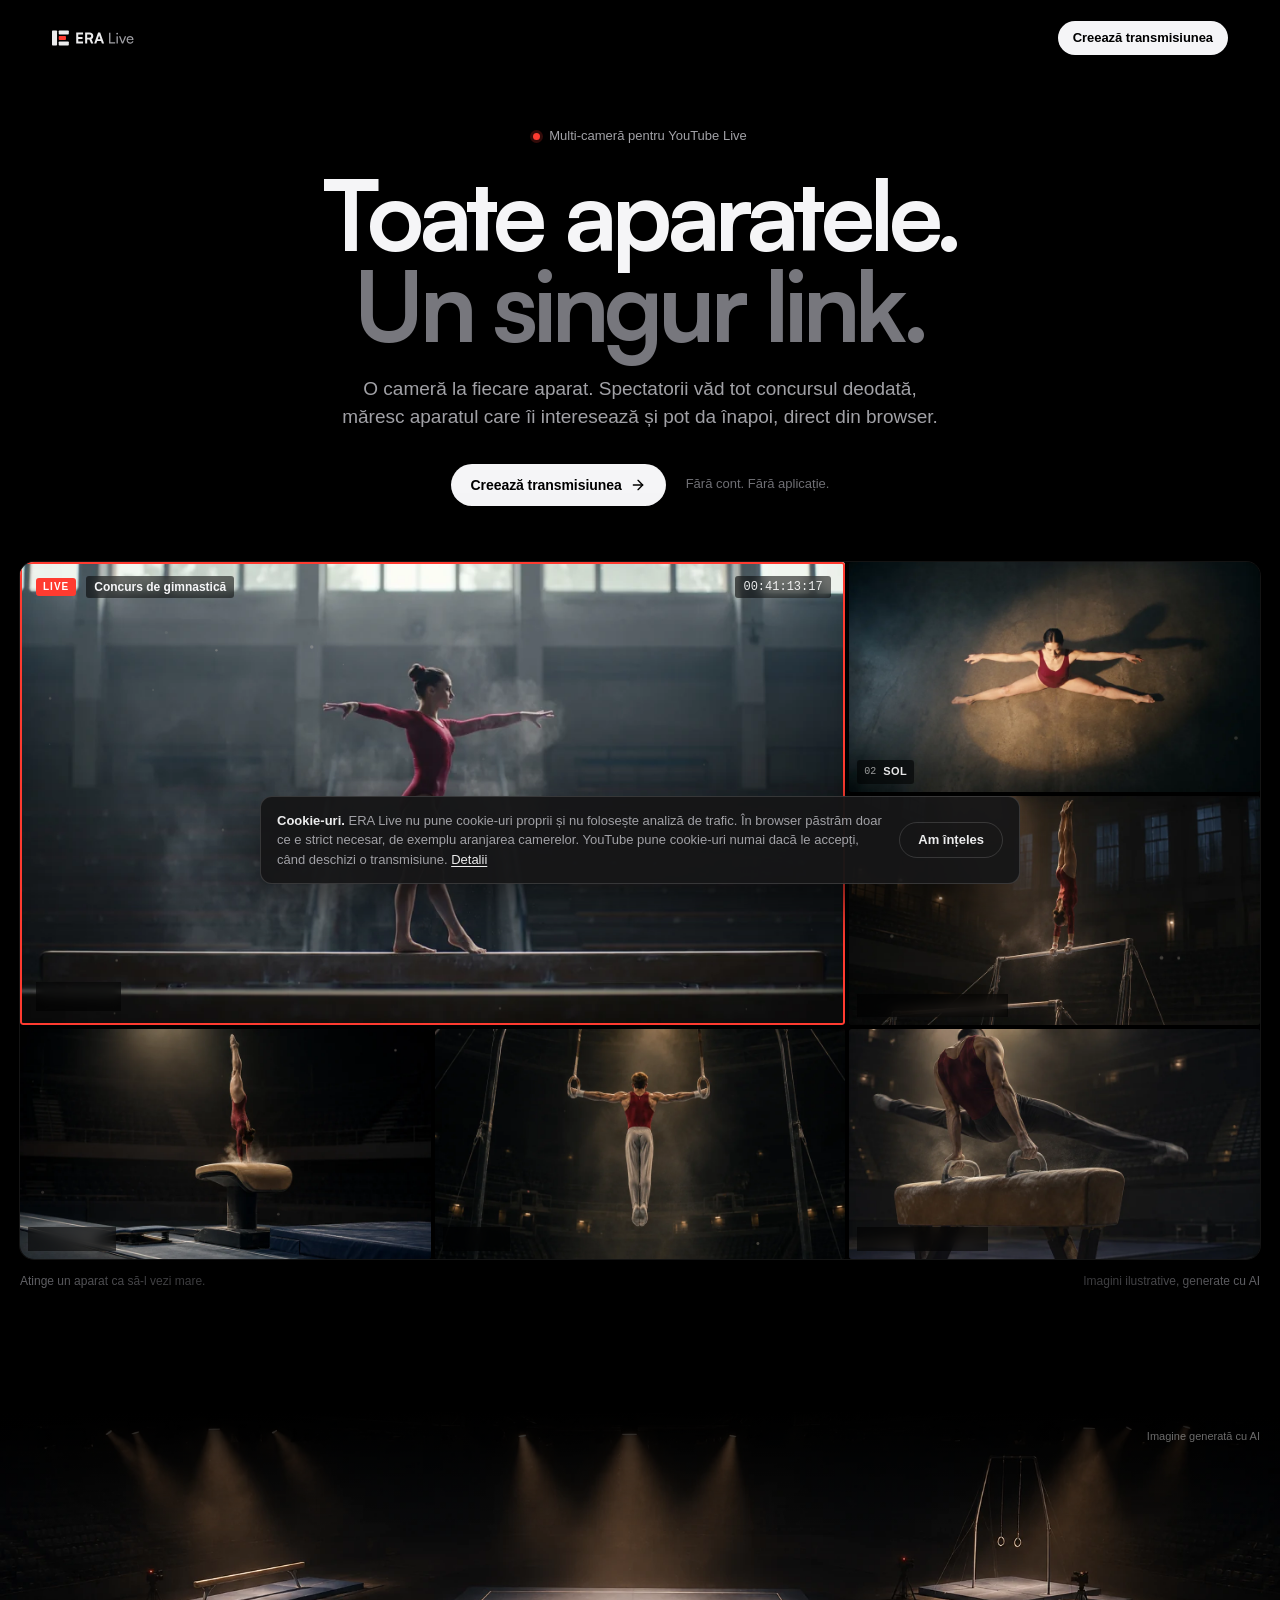
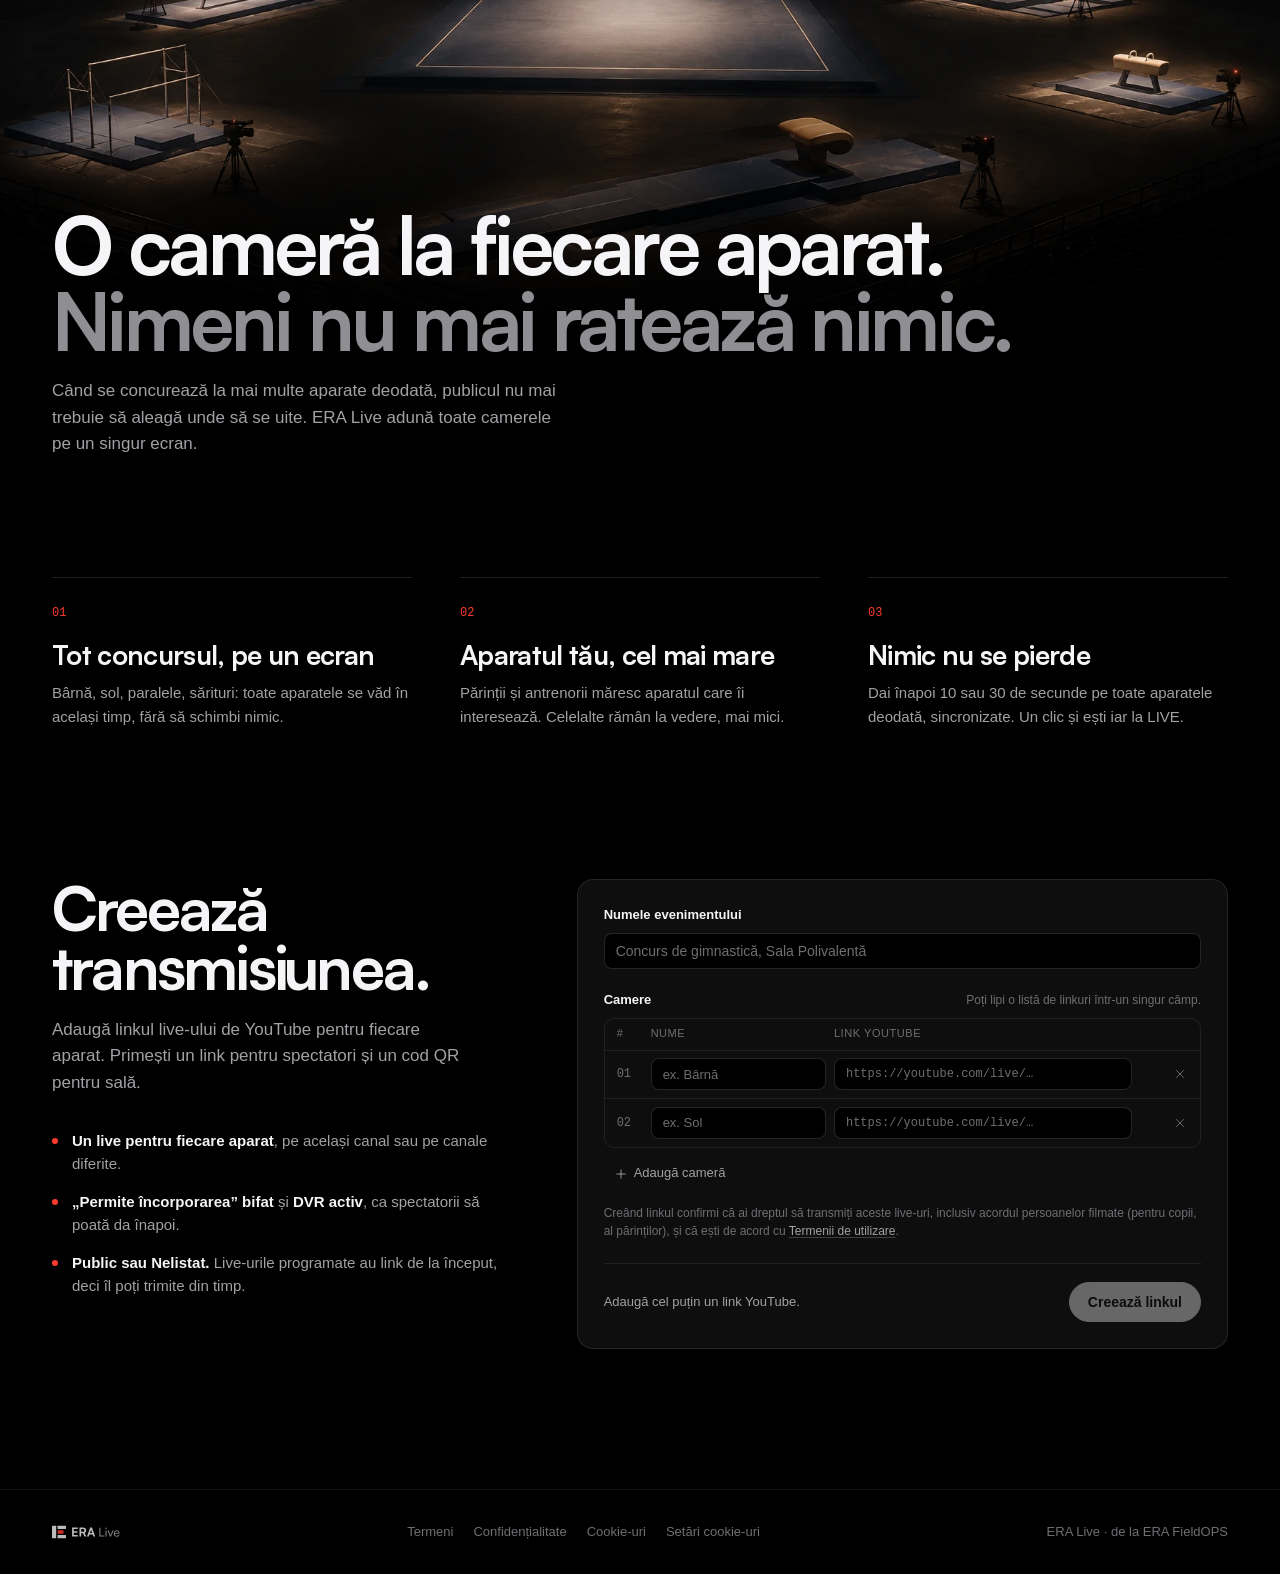
==== commit 6cbde6f9: "ERA Live: align all cameras in one move at start, and say what to fix On the real event the clock sy" ====
--- a/live/index.html
+++ b/live/index.html
@@ -17,7 +17,7 @@
 <meta property="og:image:width" content="1200">
 <meta property="og:image:height" content="630">
 <meta name="twitter:card" content="summary_large_image">
-<link rel="stylesheet" href="app.css?v=29">
+<link rel="stylesheet" href="app.css?v=30">
 </head>
 <body>
 
@@ -255,6 +255,6 @@
   </div>
 </div>
 
-<script src="app.js?v=29"></script>
+<script src="app.js?v=30"></script>
 </body>
 </html>
